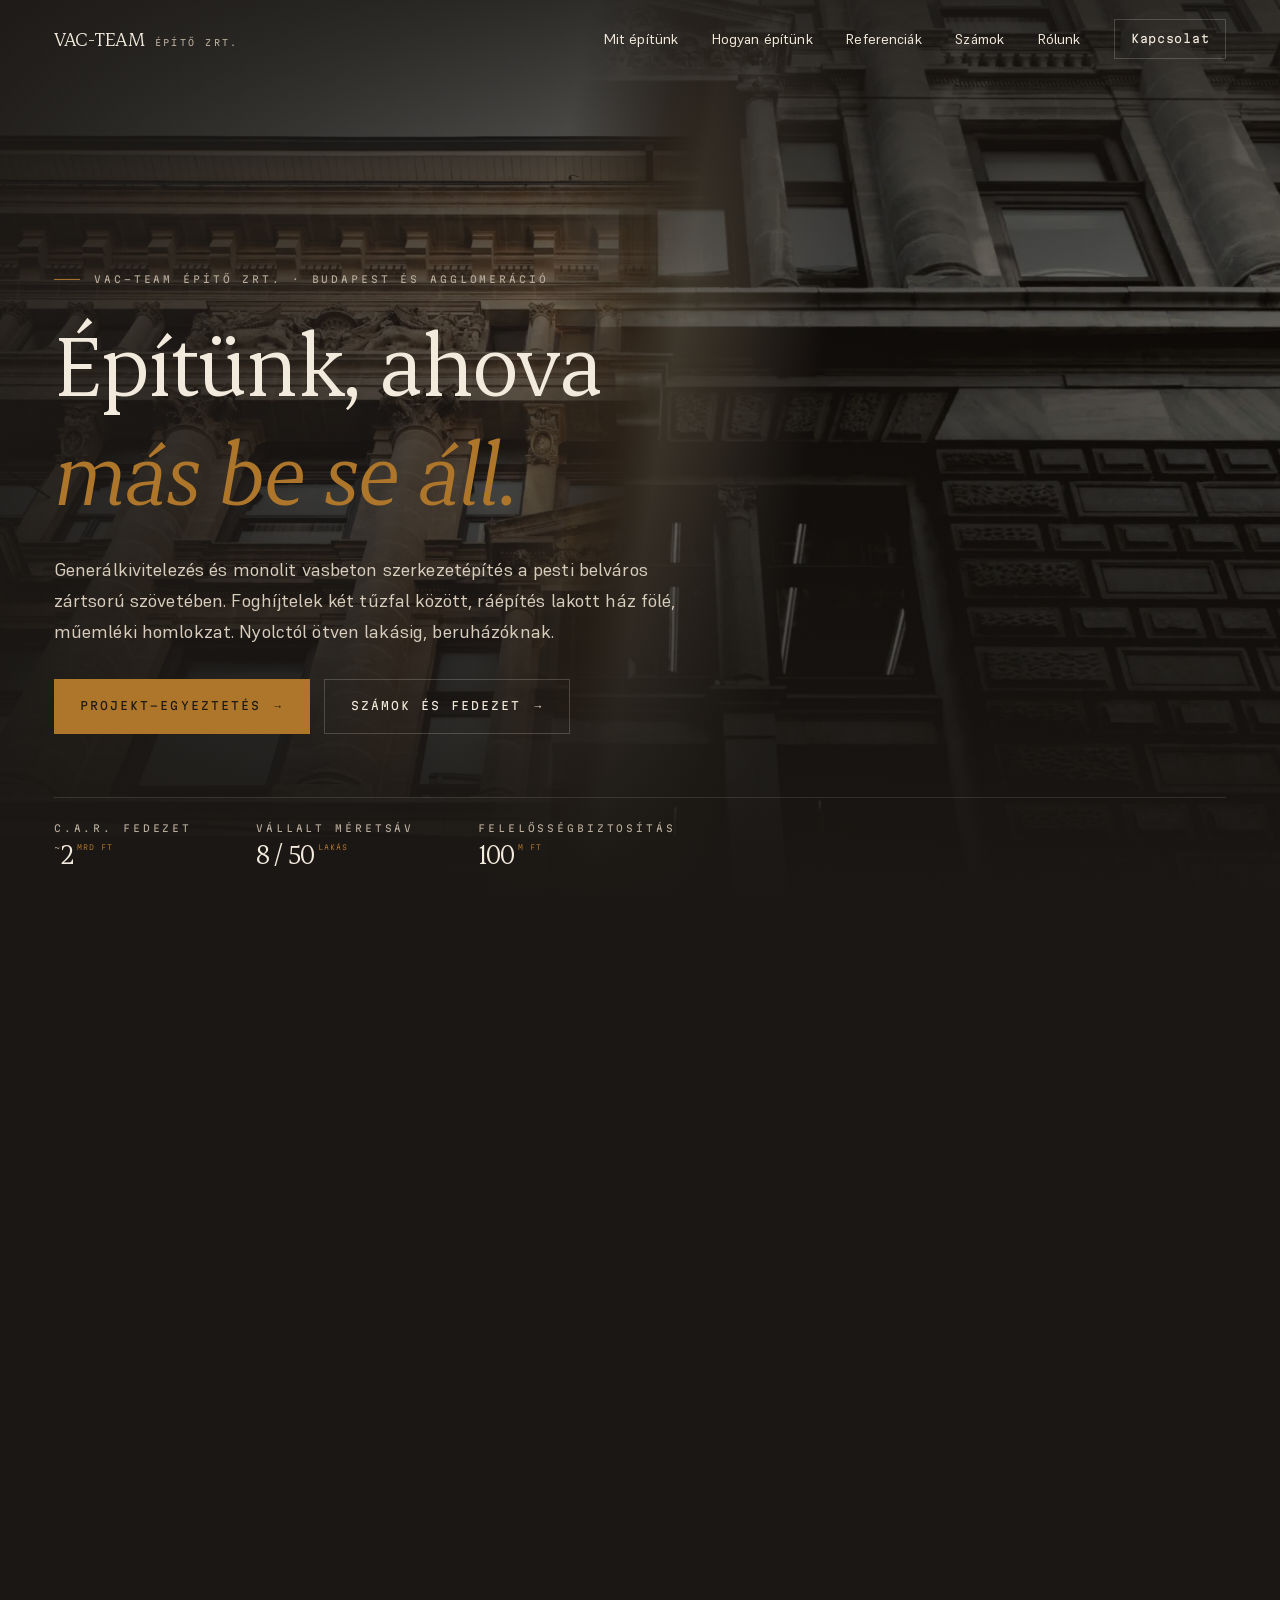
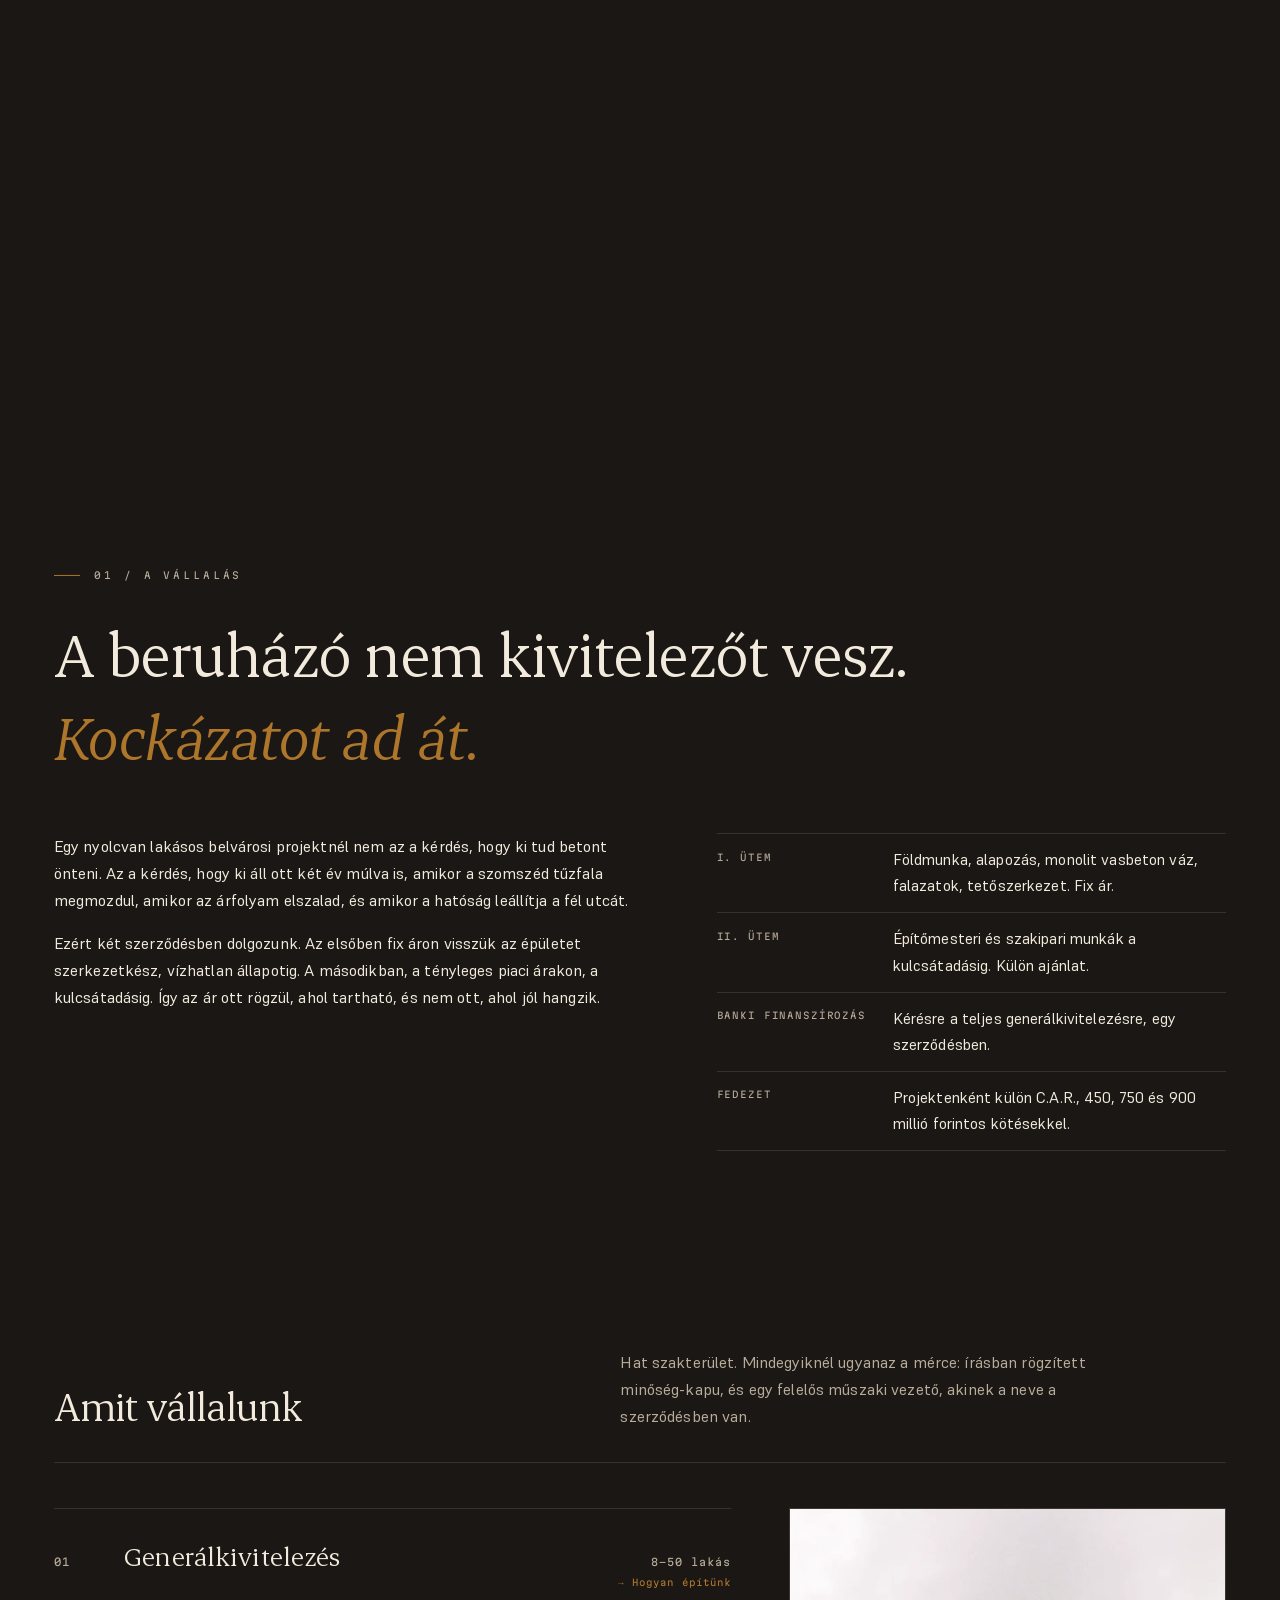
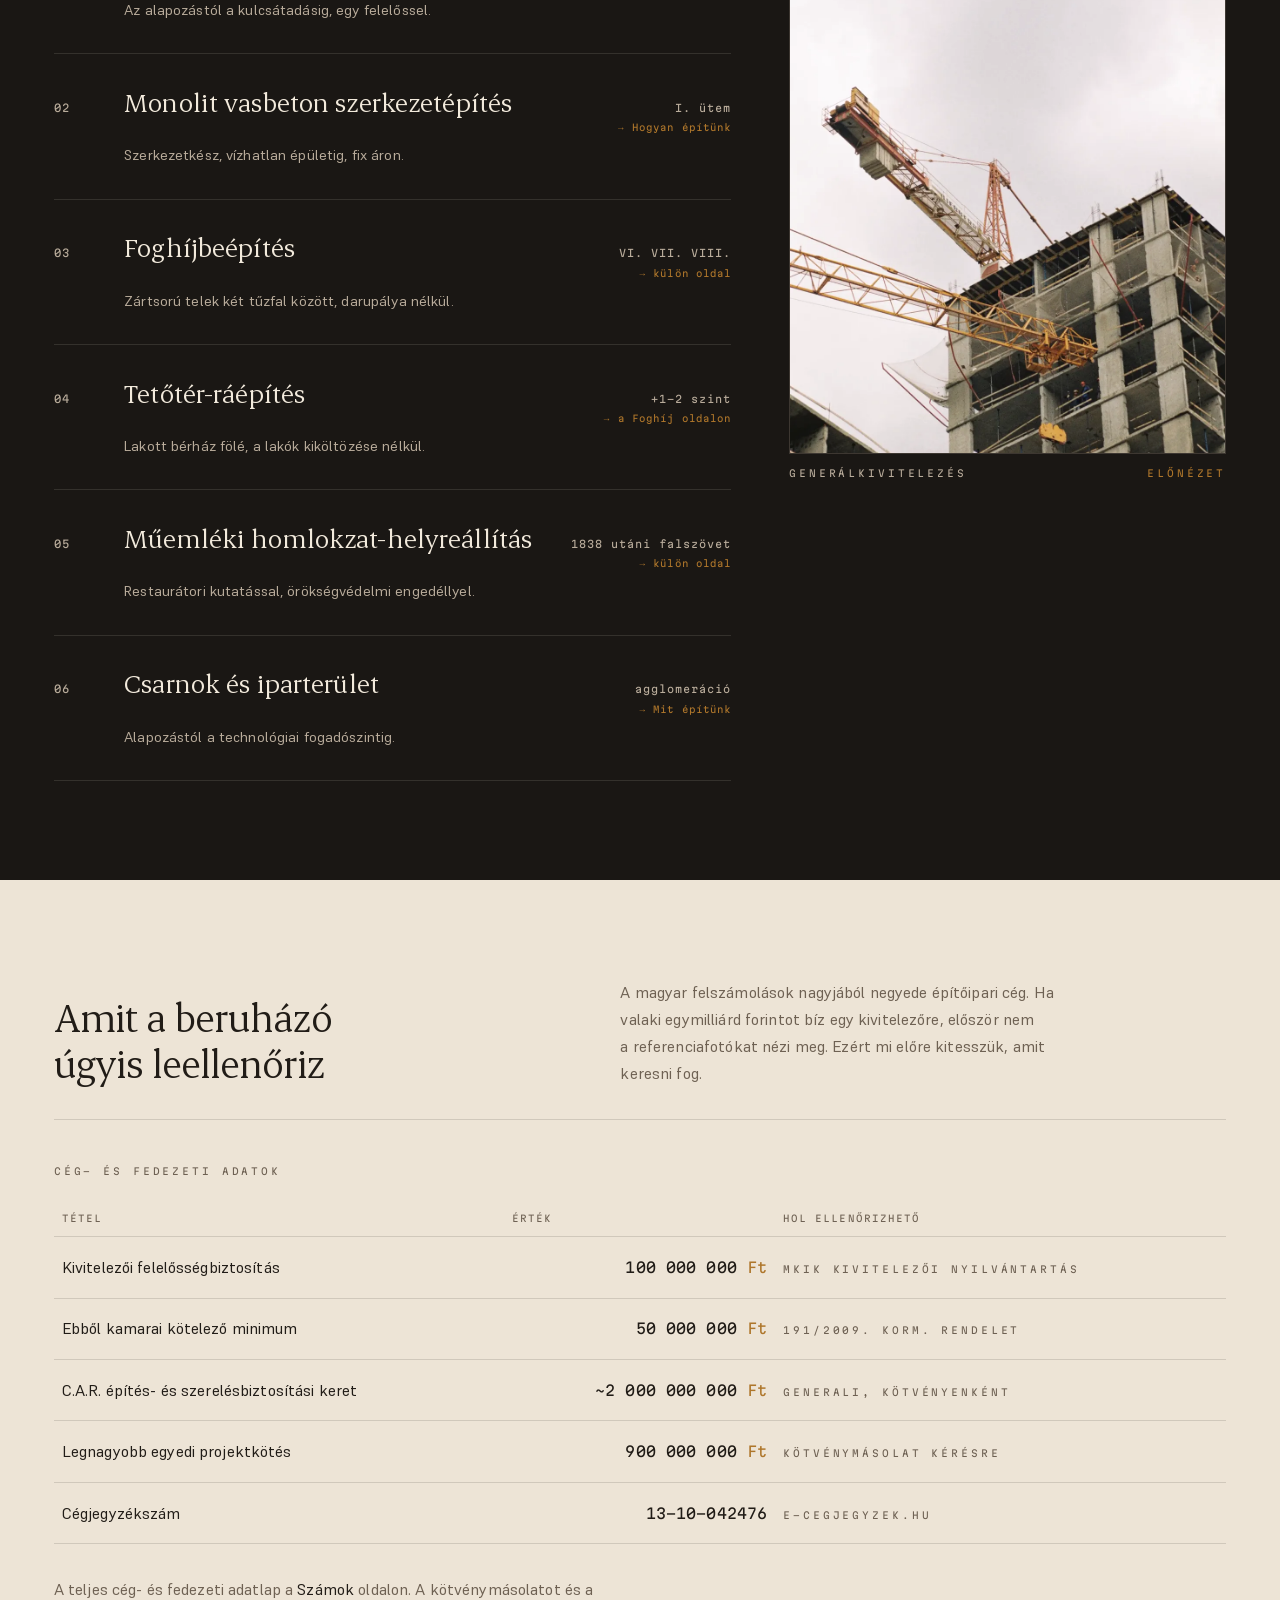
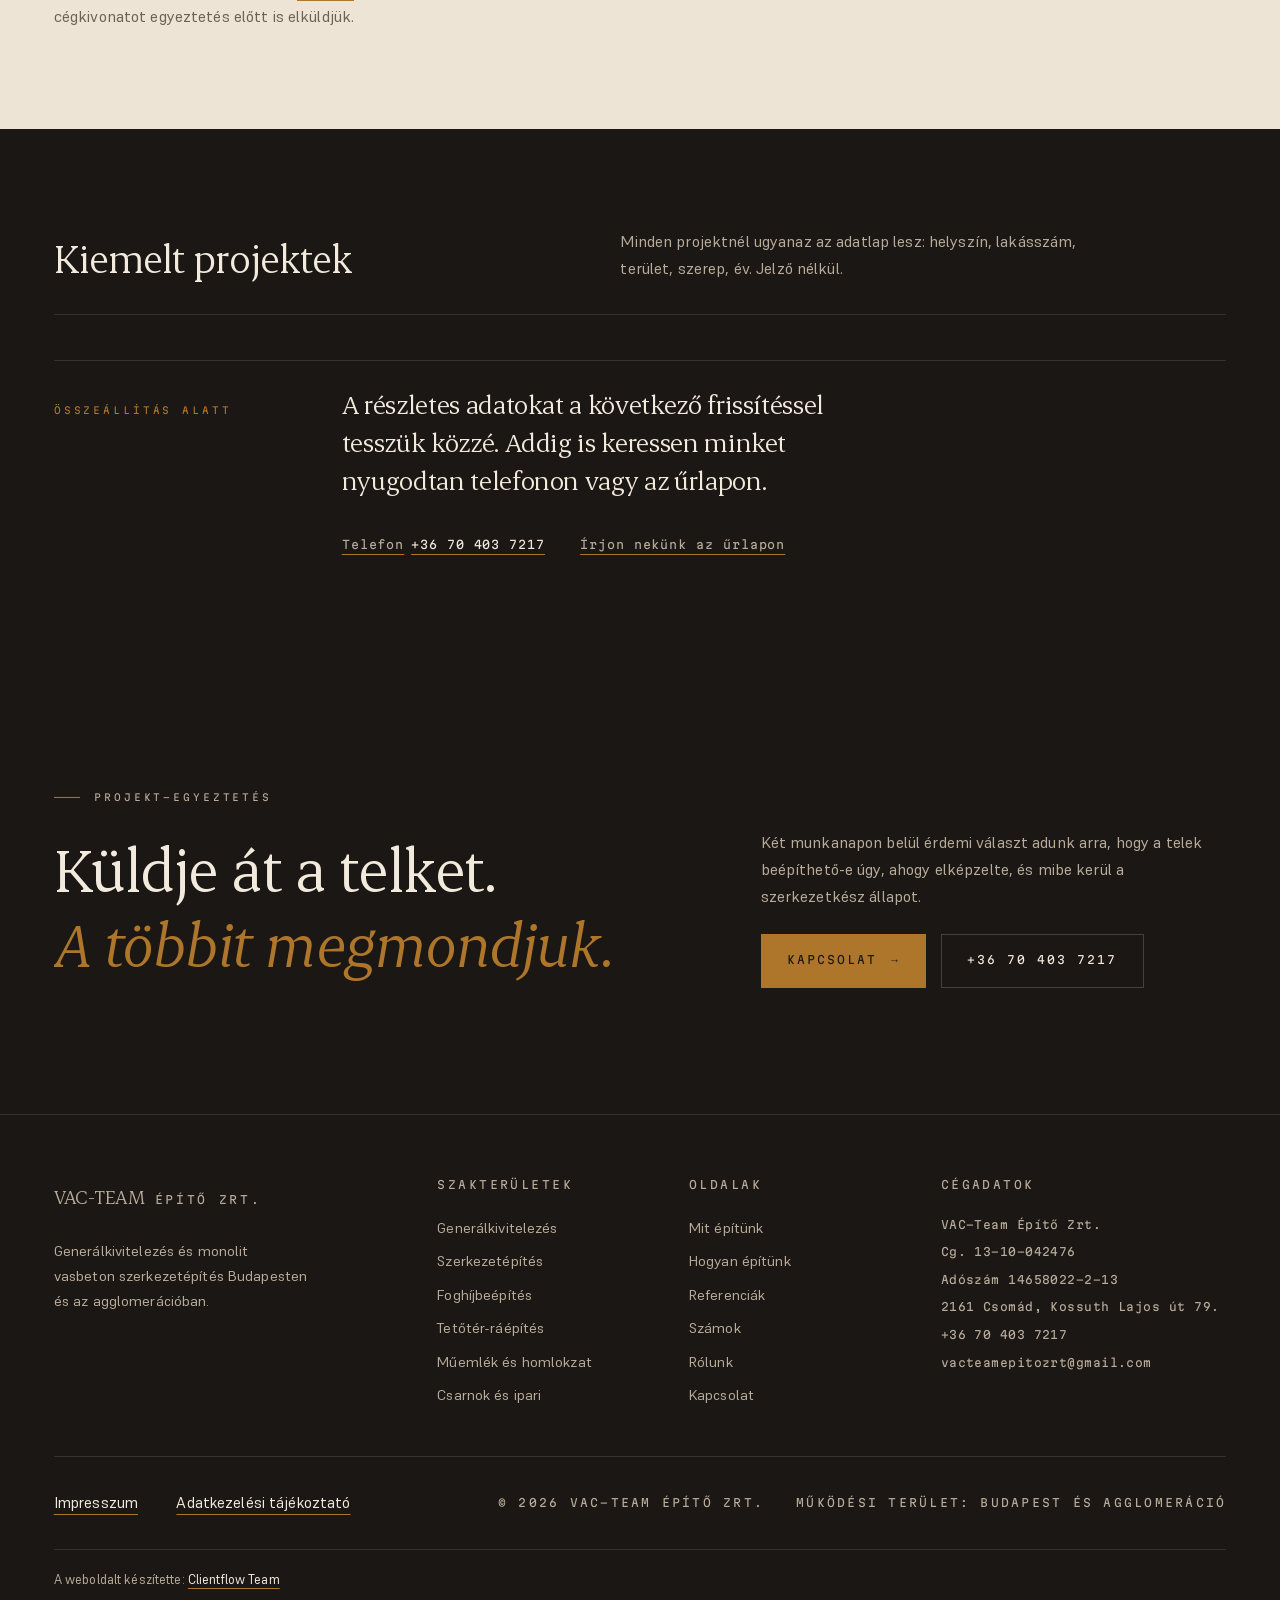
==== index.html @ aec678ba "Impresszum a tájékoztató nyelvén sötét alapon, készítő: Clientflow Team, lábléc készítői sor, CSS/JS" ====
<!DOCTYPE html>
<html lang="hu">
<head>
<meta charset="UTF-8">
<meta name="viewport" content="width=device-width, initial-scale=1.0">
<script>document.documentElement.className += ' js';</script>
<title>Generálkivitelezés és szerkezetépítés Budapesten · VAC-Team</title>
<meta name="description" content="Generálkivitelezés és monolit vasbeton szerkezetépítés a pesti belvárosban: foghíjbeépítés, ráépítés, műemléki homlokzat, 8-50 lakásig.">
<link rel="canonical" href="https://vacteam.hu/">
<link rel="alternate" hreflang="hu" href="https://vacteam.hu/">
<link rel="alternate" hreflang="x-default" href="https://vacteam.hu/">
<meta name="geo.region" content="HU-PE">
<meta name="geo.placename" content="Csomád">
<meta property="og:type" content="website">
<meta property="og:site_name" content="VAC-Team Építő Zrt.">
<meta property="og:locale" content="hu_HU">
<meta property="og:title" content="Generálkivitelezés és szerkezetépítés Budapesten · VAC-Team Építő Zrt.">
<meta property="og:description" content="Építünk, ahova más be se áll. Foghíjtelek, ráépítés, műemléki homlokzat a pesti belvárosban, beruházóknak.">
<meta property="og:url" content="https://vacteam.hu/">
<meta property="og:image" content="https://vacteam.hu/media/og-kep.jpg">
<meta property="og:image:width" content="1200">
<meta property="og:image:height" content="630">
<meta property="og:image:alt" content="VAC-Team Építő Zrt., generálkivitelezés és szerkezetépítés a pesti belvárosban">
<meta name="twitter:card" content="summary_large_image">
<meta name="twitter:title" content="Generálkivitelezés és szerkezetépítés Budapesten · VAC-Team Építő Zrt.">
<meta name="twitter:description" content="Építünk, ahova más be se áll. Foghíjtelek, ráépítés, műemléki homlokzat a pesti belvárosban, beruházóknak.">
<meta name="twitter:image" content="https://vacteam.hu/media/og-kep.jpg">
<meta name="theme-color" content="#1A1714">
<link rel="icon" href="favicon.ico" sizes="32x32">
<link rel="icon" type="image/svg+xml" href="media/favicon.svg">
<link rel="apple-touch-icon" href="media/apple-touch-icon.png">
<link rel="manifest" href="site.webmanifest">
<link rel="stylesheet" href="css/style.css?v=20261014">
<script type="application/ld+json">
{
 "@context": "https://schema.org",
 "@graph": [
  {
   "@type": "GeneralContractor",
   "@id": "https://vacteam.hu/#ceg",
   "name": "VAC-Team Építő Zrt.",
   "legalName": "VAC-Team Építő Zártkörűen Működő Részvénytársaság",
   "url": "https://vacteam.hu/",
   "logo": {
    "@type": "ImageObject",
    "@id": "https://vacteam.hu/#logo",
    "url": "https://vacteam.hu/media/logo-512.png",
    "width": 512,
    "height": 512
   },
   "image": "https://vacteam.hu/media/og-kep.jpg",
   "telephone": "+36 70 403 7217",
   "email": "vacteamepitozrt@gmail.com",
   "vatID": "14658022-2-13",
   "taxID": "14658022-2-13",
   "identifier": {
    "@type": "PropertyValue",
    "propertyID": "Cégjegyzékszám",
    "value": "13-10-042476"
   },
   "foundingDate": "2009",
   "address": {
    "@type": "PostalAddress",
    "streetAddress": "Kossuth Lajos út 79.",
    "addressLocality": "Csomád",
    "postalCode": "2161",
    "addressRegion": "Pest vármegye",
    "addressCountry": "HU"
   },
   "areaServed": [
    {
     "@type": "City",
     "name": "Budapest"
    },
    {
     "@type": "AdministrativeArea",
     "name": "Budapesti agglomeráció"
    }
   ],
   "employee": {
    "@type": "Person",
    "name": "Antal-Köz Csaba",
    "jobTitle": "vezérigazgató"
   },
   "knowsAbout": [
    "generálkivitelezés",
    "monolit vasbeton szerkezetépítés",
    "foghíjbeépítés",
    "tetőtér-ráépítés",
    "műemléki homlokzat-helyreállítás",
    "csarnoképítés"
   ],
   "hasOfferCatalog": {
    "@type": "OfferCatalog",
    "name": "Kivitelezési szakterületek",
    "itemListElement": [
     {
      "@type": "Offer",
      "itemOffered": {
       "@type": "Service",
       "name": "Generálkivitelezés"
      }
     },
     {
      "@type": "Offer",
      "itemOffered": {
       "@type": "Service",
       "name": "Monolit vasbeton szerkezetépítés"
      }
     },
     {
      "@type": "Offer",
      "itemOffered": {
       "@type": "Service",
       "name": "Foghíjbeépítés"
      }
     },
     {
      "@type": "Offer",
      "itemOffered": {
       "@type": "Service",
       "name": "Tetőtér-ráépítés"
      }
     },
     {
      "@type": "Offer",
      "itemOffered": {
       "@type": "Service",
       "name": "Műemléki homlokzat-helyreállítás"
      }
     },
     {
      "@type": "Offer",
      "itemOffered": {
       "@type": "Service",
       "name": "Csarnok és iparterület"
      }
     }
    ]
   }
  },
  {
   "@type": "WebSite",
   "@id": "https://vacteam.hu/#web",
   "url": "https://vacteam.hu/",
   "name": "VAC-Team Építő Zrt.",
   "alternateName": "VAC-Team",
   "inLanguage": "hu",
   "publisher": {
    "@type": "GeneralContractor",
    "@id": "https://vacteam.hu/#ceg",
    "name": "VAC-Team Építő Zrt."
   }
  },
  {
   "@type": "WebPage",
   "@id": "https://vacteam.hu/#oldal",
   "url": "https://vacteam.hu/",
   "name": "Generálkivitelezés és szerkezetépítés Budapesten · VAC-Team",
   "description": "Generálkivitelezés és monolit vasbeton szerkezetépítés a pesti belvárosban: foghíjbeépítés, ráépítés, műemléki homlokzat, 8-50 lakásig.",
   "inLanguage": "hu",
   "isPartOf": {
    "@id": "https://vacteam.hu/#web"
   },
   "about": {
    "@type": "GeneralContractor",
    "@id": "https://vacteam.hu/#ceg",
    "name": "VAC-Team Építő Zrt."
   },
   "dateModified": "2026-10-13"
  }
 ]
}
</script>
</head>
<body class="p-index">

<!-- CHROME:NAV:start -->
<nav class="nav">
  <div class="nav__in">
    <a href="./" class="brand"><b>VAC-TEAM</b><span>Építő Zrt.</span></a>
    <div class="nav__links">
      <a href="mit-epitunk" class="nav__a">Mit építünk</a>
      <a href="hogyan-epitunk" class="nav__a">Hogyan építünk</a>
      <a href="referenciak" class="nav__a">Referenciák</a>
      <a href="szamok" class="nav__a">Számok</a>
      <a href="rolunk" class="nav__a">Rólunk</a>
      <a href="kapcsolat" class="nav__tel">Kapcsolat<b> &middot; +36 70 403 7217</b></a>
    </div>
    <button class="burger" type="button" aria-expanded="false" aria-label="Menü"><i></i><i></i></button>
  </div>
</nav>
<div class="mob">
  <p class="lab">Oldalak</p>
  <a href="./">Főoldal</a>
  <a href="mit-epitunk">Mit építünk</a>
  <a href="foghij" class="mob__sub">Foghíjbeépítés</a>
  <a href="muemlek" class="mob__sub">Műemlék és homlokzat</a>
  <a href="hogyan-epitunk">Hogyan építünk</a>
  <a href="referenciak">Referenciák</a>
  <a href="szamok">Számok</a>
  <a href="rolunk">Rólunk</a>
  <a href="kapcsolat">Kapcsolat</a>
  <p class="lab">Elérhetőség</p>
  <a href="tel:+36704037217">+36 70 403 7217</a>
</div>
<!-- CHROME:NAV:end -->

<!-- ======================= HERO: SÚROLÓFÉNY (pinnelt pálya) ======================= -->
<div class="herotrack" data-rake-track>
<header class="hero">
  <div class="hero__bg">
    <div class="rake" data-rake data-rake-start="0.06">
      <div class="rake__layer">
        <img width="1600" height="2400" src="media/projektek/ba-homlokzat-elotte.webp" srcset="media/projektek/ba-homlokzat-elotte-m.webp 800w, media/projektek/ba-homlokzat-elotte.webp 1600w" sizes="100vw" alt="Eklektikus pesti homlokzat a helyreállítás előtti, megfakult állapotában" fetchpriority="high">
      </div>
      <div class="rake__after">
        <img fetchpriority="high" width="1600" height="2400" src="media/projektek/ba-homlokzat-utana.webp" srcset="media/projektek/ba-homlokzat-utana-m.webp 800w, media/projektek/ba-homlokzat-utana.webp 1600w" sizes="100vw" alt="Ugyanaz a homlokzat a helyreállítás után, esti aranyfényben">
      </div>
      <div class="rake__beam" aria-hidden="true"></div>
    </div>
  </div>
  <div class="hero__veil" aria-hidden="true"></div>

  <div class="wrap hero__in">
    <p class="lab lab-rule" data-in>VAC-Team Építő Zrt. · Budapest és agglomeráció</p>
    <h1 class="hero__t mask">
      <span class="ln"><span>Építünk, ahova</span></span>
      <span class="ln"><span><em>más be se áll.</em></span></span>
    </h1>
    <p class="hero__sub" data-in data-d="1">Generálkivitelezés és monolit vasbeton szerkezetépítés a pesti belváros
      zártsorú szövetében. Foghíjtelek két tűzfal között, ráépítés lakott ház fölé, műemléki homlokzat.
      Nyolctól ötven lakásig, beruházóknak.</p>
    <div class="hero__cta" data-in data-d="2">
      <a class="btn btn--solid" href="kapcsolat">Projekt-egyeztetés <i>&rarr;</i></a>
      <a class="btn" href="szamok">Számok és fedezet <i>&rarr;</i></a>
    </div>

    <div class="hero__foot">
      <div class="hero__stat">
        <span class="lab">C.A.R. fedezet</span>
        <span class="fig"><span class="fig__pre">~</span>2<span class="fig__unit">Mrd Ft</span></span>
      </div>
      <div class="hero__stat">
        <span class="lab">Vállalt méretsáv</span>
        <span class="fig">8&thinsp;/&thinsp;50<span class="fig__unit">lakás</span></span>
      </div>
      <div class="hero__stat">
        <span class="lab">Felelősségbiztosítás</span>
        <span class="fig">100<span class="fig__unit">M Ft</span></span>
      </div>
    </div>
  </div>
</header>
</div>

<!-- ======================= 01 · MANIFESZTUM ======================= -->
<section class="sect wrap s-manifest">
  <p class="lab lab-rule" data-in>01 / A vállalás</p>
  <blockquote class="quote mask">
    <span class="ln"><span>A beruházó nem kivitelezőt vesz.</span></span>
    <span class="ln"><span><em>Kockázatot ad át.</em></span></span>
  </blockquote>
  <div class="s-manifest__cols">
    <div data-in data-d="1">
      <p>Egy nyolcvan lakásos belvárosi projektnél nem az a kérdés, hogy ki tud betont önteni. Az a kérdés,
        hogy ki áll ott két év múlva is, amikor a szomszéd tűzfala megmozdul, amikor az árfolyam elszalad,
        és amikor a hatóság leállítja a fél utcát.</p>
      <p>Ezért két szerződésben dolgozunk. Az elsőben fix áron visszük az épületet szerkezetkész,
        vízhatlan állapotig. A másodikban, a tényleges piaci árakon, a kulcsátadásig. Így az ár ott
        rögzül, ahol tartható, és nem ott, ahol jól hangzik.</p>
    </div>
    <dl class="spec" data-in data-d="2">
      <div><dt>I. ütem</dt><dd>Földmunka, alapozás, monolit vasbeton váz, falazatok, tetőszerkezet. Fix ár.</dd></div>
      <div><dt>II. ütem</dt><dd>Építőmesteri és szakipari munkák a kulcsátadásig. Külön ajánlat.</dd></div>
      <div><dt>Banki finanszírozás</dt><dd>Kérésre a teljes generálkivitelezésre, egy szerződésben.</dd></div>
      <div><dt>Fedezet</dt><dd>Projektenként külön C.A.R., 450, 750 és 900 millió forintos kötésekkel.</dd></div>
    </dl>
  </div>
</section>

<!-- ======================= 02 · AMIT VÁLLALUNK (index + peek) ======================= -->
<section class="sect wrap">
  <div class="shd">
    <h2 class="shd__t" data-in>Amit vállalunk</h2>
    <p class="shd__x" data-in data-d="1">Hat szakterület. Mindegyiknél ugyanaz a mérce: írásban rögzített
      minőség-kapu, és egy felelős műszaki vezető, akinek a neve a szerződésben van.</p>
    <div class="shd__rule"></div>
  </div>

  <div class="idxwrap">
  <div class="idx" data-in>
    <a class="idx__row" href="hogyan-epitunk#general" data-peek="media/szolgaltatasok/vasbeton-vaz.webp">
      <span class="idx__n">01</span>
      <span class="idx__t">Generálkivitelezés</span>
      <span class="idx__x">Az alapozástól a kulcsátadásig, egy felelőssel.</span>
      <span class="idx__m">8-50 lakás<br><span class="idx__go">&rarr; Hogyan építünk</span></span>
    </a>
    <a class="idx__row" href="hogyan-epitunk#szerkezet" data-peek="media/szolgaltatasok/zsalu.webp">
      <span class="idx__n">02</span>
      <span class="idx__t">Monolit vasbeton szerkezetépítés</span>
      <span class="idx__x">Szerkezetkész, vízhatlan épületig, fix áron.</span>
      <span class="idx__m">I. ütem<br><span class="idx__go">&rarr; Hogyan építünk</span></span>
    </a>
    <a class="idx__row" href="foghij" data-peek="media/szolgaltatasok/foghij-tuzfal.webp">
      <span class="idx__n">03</span>
      <span class="idx__t">Foghíjbeépítés</span>
      <span class="idx__x">Zártsorú telek két tűzfal között, darupálya nélkül.</span>
      <span class="idx__m">VI. VII. VIII.<br><span class="idx__go">&rarr; külön oldal</span></span>
    </a>
    <a class="idx__row" href="foghij#tetoter" data-peek="media/projektek/p2.webp">
      <span class="idx__n">04</span>
      <span class="idx__t">Tetőtér-ráépítés</span>
      <span class="idx__x">Lakott bérház fölé, a lakók kiköltözése nélkül.</span>
      <span class="idx__m">+1-2 szint<br><span class="idx__go">&rarr; a Foghíj oldalon</span></span>
    </a>
    <a class="idx__row" href="muemlek" data-peek="media/szolgaltatasok/homlokzat-klasszikus.webp">
      <span class="idx__n">05</span>
      <span class="idx__t">Műemléki homlokzat-helyreállítás</span>
      <span class="idx__x">Restaurátori kutatással, örökségvédelmi engedéllyel.</span>
      <span class="idx__m">1838 utáni falszövet<br><span class="idx__go">&rarr; külön oldal</span></span>
    </a>
    <a class="idx__row" href="mit-epitunk#csarnok" data-peek="media/szolgaltatasok/csarnok.webp">
      <span class="idx__n">06</span>
      <span class="idx__t">Csarnok és iparterület</span>
      <span class="idx__x">Alapozástól a technológiai fogadószintig.</span>
      <span class="idx__m">agglomeráció<br><span class="idx__go">&rarr; Mit építünk</span></span>
    </a>
  </div>
  <aside class="idxview" aria-hidden="true">
    <div class="idxview__frame">
      <img width="1600" height="2352" src="media/szolgaltatasok/vasbeton-vaz.webp" srcset="media/szolgaltatasok/vasbeton-vaz-t.webp 1000w, media/szolgaltatasok/vasbeton-vaz.webp 1600w" sizes="(max-width:860px) 92vw, 46vw" alt="" class="on" loading="lazy">
      <img width="1600" height="1068" src="media/szolgaltatasok/zsalu.webp" srcset="media/szolgaltatasok/zsalu-t.webp 1000w, media/szolgaltatasok/zsalu.webp 1600w" sizes="(max-width:860px) 92vw, 46vw" alt="" loading="lazy">
      <img width="1600" height="1200" src="media/szolgaltatasok/foghij-tuzfal.webp" srcset="media/szolgaltatasok/foghij-tuzfal-t.webp 1000w, media/szolgaltatasok/foghij-tuzfal.webp 1600w" sizes="(max-width:860px) 92vw, 46vw" alt="" loading="lazy">
      <img width="1600" height="1064" src="media/projektek/p2.webp" srcset="media/projektek/p2-t.webp 1000w, media/projektek/p2.webp 1600w" sizes="(max-width:860px) 92vw, 46vw" alt="" loading="lazy">
      <img width="1600" height="2400" src="media/szolgaltatasok/homlokzat-klasszikus.webp" srcset="media/szolgaltatasok/homlokzat-klasszikus-t.webp 1000w, media/szolgaltatasok/homlokzat-klasszikus.webp 1600w" sizes="(max-width:860px) 92vw, 46vw" alt="" loading="lazy">
      <img width="1600" height="2844" src="media/szolgaltatasok/csarnok.webp" srcset="media/szolgaltatasok/csarnok-t.webp 1000w, media/szolgaltatasok/csarnok.webp 1600w" sizes="(max-width:860px) 92vw, 46vw" alt="" loading="lazy">
    </div>
    <p class="lab idxview__cap"><span data-cap>Generálkivitelezés</span><span class="lab--ok">Előnézet</span></p>
  </aside>
  </div>
</section>

<!-- ======================= 03 · A SZÁMOK (világos világ) ======================= -->
<section class="sect light s-num">
  <div class="wrap">
    <div class="shd">
      <h2 class="shd__t" data-in>Amit a beruházó úgyis leellenőriz</h2>
      <p class="shd__x" data-in data-d="1">A magyar felszámolások nagyjából negyede építőipari cég. Ha valaki
        egymilliárd forintot bíz egy kivitelezőre, először nem a referenciafotókat nézi meg. Ezért mi
        előre kitesszük, amit keresni fog.</p>
      <div class="shd__rule"></div>
    </div>

    <table class="dat" data-in>
      <caption class="lab">Cég- és fedezeti adatok</caption>
      <thead>
        <tr><th scope="col">Tétel</th><th scope="col">Érték</th><th scope="col">Hol ellenőrizhető</th></tr>
      </thead>
      <tbody>
        <tr><th scope="row">Kivitelezői felelősségbiztosítás</th>
          <td class="num">100 000 000 <b>Ft</b></td><td class="lab">MKIK kivitelezői nyilvántartás</td></tr>
        <tr><th scope="row">Ebből kamarai kötelező minimum</th>
          <td class="num">50 000 000 <b>Ft</b></td><td class="lab">191/2009. Korm. rendelet</td></tr>
        <tr><th scope="row">C.A.R. építés- és szerelésbiztosítási keret</th>
          <td class="num">~2 000 000 000 <b>Ft</b></td><td class="lab">Generali, kötvényenként</td></tr>
        <tr><th scope="row">Legnagyobb egyedi projektkötés</th>
          <td class="num">900 000 000 <b>Ft</b></td><td class="lab">kötvénymásolat kérésre</td></tr>
        <tr><th scope="row">Cégjegyzékszám</th>
          <td class="num">13-10-042476</td><td class="lab">e-cegjegyzek.hu</td></tr>
      </tbody>
    </table>

    <p class="s-num__foot" data-in data-d="1">A teljes cég- és fedezeti adatlap a <a href="szamok">Számok</a>
      oldalon. A kötvénymásolatot és a cégkivonatot egyeztetés előtt is elküldjük.</p>
  </div>
</section>

<!-- ======================= 04 · KIEMELT PROJEKTEK ======================= -->
<section class="sect wrap s-proj">
  <div class="shd">
    <h2 class="shd__t" data-in>Kiemelt projektek</h2>
    <p class="shd__x" data-in data-d="1">Minden projektnél ugyanaz az adatlap lesz: helyszín, lakásszám,
      terület, szerep, év. Jelző nélkül.</p>
    <div class="shd__rule"></div>
  </div>

  <div class="soon" data-in>
    <p class="lab lab--ok">Összeállítás alatt</p>
    <div>
      <p class="soon__t">A részletes adatokat a következő frissítéssel tesszük közzé. Addig is keressen minket nyugodtan telefonon vagy az űrlapon.</p>
      <p class="soon__ways"><a href="tel:+36704037217">Telefon<b>+36 70 403 7217</b></a><a href="kapcsolat#k-form">Írjon nekünk az űrlapon</a></p>
    </div>
  </div>
</section>

<!-- ======================= 05 · ZÁRÁS ======================= -->
<section class="sect wrap s-cta">
  <p class="lab lab-rule" data-in>Projekt-egyeztetés</p>
  <div class="s-cta__row">
  <h2 class="s-cta__t mask">
    <span class="ln"><span>Küldje át a telket.</span></span>
    <span class="ln"><span><em>A többit megmondjuk.</em></span></span>
  </h2>
  <div>
  <p class="s-cta__x" data-in data-d="1">Két munkanapon belül érdemi választ adunk arra, hogy a telek
    beépíthető-e úgy, ahogy elképzelte, és mibe kerül a szerkezetkész állapot.</p>
  <div class="hero__cta" data-in data-d="2">
    <a class="btn btn--solid" href="kapcsolat">Kapcsolat <i>&rarr;</i></a>
    <a class="btn" href="tel:+36704037217">+36 70 403 7217</a>
  </div>
  </div>
  </div>
</section>

<!-- CHROME:FOOTER:start -->
<footer class="foot">
  <div class="wrap">
    <div class="foot__grid">
      <div class="foot__col">
        <a href="./" class="brand"><b>VAC-TEAM</b><span>Építő Zrt.</span></a>
        <p class="muted foot__about">Generálkivitelezés és monolit vasbeton
          szerkezetépítés Budapesten és az agglomerációban.</p>
      </div>
      <div class="foot__col">
        <h4>Szakterületek</h4>
        <a href="hogyan-epitunk#general">Generálkivitelezés</a>
        <a href="hogyan-epitunk#szerkezet">Szerkezetépítés</a>
        <a href="foghij">Foghíjbeépítés</a>
        <a href="foghij#tetoter">Tetőtér-ráépítés</a>
        <a href="muemlek">Műemlék és homlokzat</a>
        <a href="mit-epitunk#csarnok">Csarnok és ipari</a>
      </div>
      <div class="foot__col">
        <h4>Oldalak</h4>
        <a href="mit-epitunk">Mit építünk</a>
        <a href="hogyan-epitunk">Hogyan építünk</a>
        <a href="referenciak">Referenciák</a>
        <a href="szamok">Számok</a>
        <a href="rolunk">Rólunk</a>
        <a href="kapcsolat">Kapcsolat</a>
      </div>
      <div class="foot__col">
        <h4>Cégadatok</h4>
        <span class="foot__mono">VAC-Team Építő Zrt.</span>
        <span class="foot__mono">Cg. 13-10-042476</span>
        <span class="foot__mono">Adószám 14658022-2-13</span>
        <span class="foot__mono">2161 Csomád, Kossuth Lajos út 79.</span>
        <a class="foot__mono" href="tel:+36704037217">+36 70 403 7217</a>
        <a class="foot__mono" href="mailto:vacteamepitozrt@gmail.com">vacteamepitozrt@gmail.com</a>
      </div>
    </div>
    <div class="foot__bar">
      <nav class="foot__legals" aria-label="Jogi tájékoztatók">
        <a class="foot__legal" href="impresszum">Impresszum</a>
        <a class="foot__legal" href="adatvedelem">Adatkezelési tájékoztató</a>
      </nav>
      <p class="foot__copy">
        <span class="lab">© 2026 VAC-Team Építő Zrt.</span>
        <span class="lab">Működési terület: Budapest és agglomeráció</span>
      </p>
      <p class="foot__made">A weboldalt készítette: <a href="https://clientflow.team" rel="noopener" target="_blank">Clientflow Team</a></p>
    </div>
  </div>
</footer>
<!-- CHROME:FOOTER:end -->

<script src="js/vendor/gsap.min.js" defer></script>
<script src="js/vendor/ScrollTrigger.min.js" defer></script>
<script src="js/vendor/lenis.min.js" defer></script>
<script src="js/app.js?v=20261014" defer></script>
</body>
</html>
---- css/style.css ----
/* ==========================================================================
   VAC-TEAM ÉPÍTŐ ZRT. — „ARANYÓRA" (koncepció 2)
   --------------------------------------------------------------------------
   Az alapszín NEM tervezői ötlet, hanem mérés: a cég saját fotóinak árnyéka
   #1E1C1A (30° meleg), ezért a ground is meleg majdnem-fekete. Az accent a
   képeken már ott lévő budapesti szecessziós okker, nem munkavédelmi sárga.
   Anyagnevek a token-nevekben (kova, vakolat, okker, terrakotta, patina).
   Alfa-értékek előre kevert tokenek, nem opacity a rétegen.
   ZÉRÓ rajzolt SVG. A vizuál: fotó + tipográfia + fény.
   ========================================================================== */

/* Helyi betűk (2026-10-13). Külső betű-kérés nincs.
   Erode, Supreme: Fontshare, ITF Free Font License 2.0, 01. pont: saját weboldalon
   self-host engedélyezett, a fájl változatlan (subset és konverzió nélkül).
   Martian Mono: SIL Open Font License, Google Fonts, változó súly (300-400), latin + latin-ext. */
@font-face{font-family:'Erode';src:url('../fonts/erode-400.woff2') format('woff2');font-weight:400;font-style:normal;font-display:swap}
@font-face{font-family:'Erode';src:url('../fonts/erode-400i.woff2') format('woff2');font-weight:400;font-style:italic;font-display:swap}
@font-face{font-family:'Erode';src:url('../fonts/erode-500.woff2') format('woff2');font-weight:500;font-style:normal;font-display:swap}
@font-face{font-family:'Erode';src:url('../fonts/erode-700.woff2') format('woff2');font-weight:700;font-style:normal;font-display:swap}
@font-face{font-family:'Supreme';src:url('../fonts/supreme-400.woff2') format('woff2');font-weight:400;font-style:normal;font-display:swap}
@font-face{font-family:'Supreme';src:url('../fonts/supreme-400i.woff2') format('woff2');font-weight:400;font-style:italic;font-display:swap}
@font-face{font-family:'Supreme';src:url('../fonts/supreme-500.woff2') format('woff2');font-weight:500;font-style:normal;font-display:swap}
@font-face{font-family:'Martian Mono';src:url('../fonts/martian-mono-latin-ext.woff2') format('woff2');font-weight:300 400;font-style:normal;font-display:swap;unicode-range:U+0100-02BA,U+02BD-02C5,U+02C7-02CC,U+02CE-02D7,U+02DD-02FF,U+0304,U+0308,U+0329,U+1D00-1DBF,U+1E00-1E9F,U+1EF2-1EFF,U+2020,U+20A0-20AB,U+20AD-20C4,U+2113,U+2C60-2C7F,U+A720-A7FF}
@font-face{font-family:'Martian Mono';src:url('../fonts/martian-mono-latin.woff2') format('woff2');font-weight:300 400;font-style:normal;font-display:swap;unicode-range:U+0000-00FF,U+0131,U+0152-0153,U+02BB-02BC,U+02C6,U+02DA,U+02DC,U+0304,U+0308,U+0329,U+2000-206F,U+20AC,U+2122,U+2191,U+2193,U+2212,U+2215,U+FEFF,U+FFFD}

/* ---------- 1. TOKENEK ---------- */
:root{
  /* anyag-alapok */
  --kova:#1A1714;            /* ground: meleg majdnem-fekete, a fotók árnyéka */
  --kova-2:#231E19;          /* emelt felület */
  --kova-3:#2E2721;          /* második emelés */
  --vakolat:#EDE4D6;         /* világos „vakolat" világ */
  --vakolat-2:#E3D8C7;
  --meszko:#D6C9B4;

  /* tinta */
  --ink:#F2EADC;             /* szöveg sötéten */
  --ink-2:#B9AC9B;           /* másodlagos sötéten (meleg, sosem semleges szürke) */
  --ink-dark:#211C17;        /* szöveg világoson */
  --ink-dark-2:#6E6153;

  /* EGY accent + egy vonal-kiegészítő */
  --okker:#AE762B;           /* budapesti szecessziós okker */
  --terrakotta:#BF8764;

  /* előre kevert alfák (nem opacity!) */
  --line:#F2EADC1F;
  --line-2:#F2EADC33;
  --line-dark:#211C1724;
  --line-dark-2:#211C1747;
  --okker-a:#AE762B2E;
  --okker-a2:#AE762B14;
  --scrim:#1A1714D9;

  /* tipó */
  --display:'Erode','Iowan Old Style','Palatino Linotype',Georgia,serif;
  --sans:'Supreme','Helvetica Neue',Helvetica,Arial,sans-serif;
  --mono:'Martian Mono',ui-monospace,'Cascadia Mono',Consolas,monospace;

  /* skála: 1.28 arány, korlátos clamp (max ≈ 2.5× min) */
  --t--2:.7rem;
  --t--1:.8125rem;
  --t-0:1rem;
  --t-1:1.16rem;
  --t-2:clamp(1.35rem,1.1rem + .9vw,1.85rem);
  --t-3:clamp(1.75rem,1.3rem + 1.8vw,2.9rem);
  --t-4:clamp(2.3rem,1.5rem + 3.4vw,4.4rem);
  --t-5:clamp(3rem,1.6rem + 5.6vw,6rem);   /* hero plafon 6rem */

  /* ritmus: minden függőleges érték 8px többszöröse */
  --sp-1:.5rem;  --sp-2:1rem;  --sp-3:1.5rem; --sp-4:2rem;
  --sp-5:3rem;   --sp-6:4rem;  --sp-7:6rem;   --sp-8:9rem;
  --gut:clamp(1.25rem,4.2vw,5rem);
  --maxw:1420px;
  --nav-h:78px;

  /* motion: exponenciális kifutás, nulla pattogás */
  --e-out:cubic-bezier(.16,1,.3,1);
  --e-quart:cubic-bezier(.25,1,.5,1);
  --e-soft:cubic-bezier(.17,.84,.44,1);
}

/* ---------- 2. ALAP ---------- */
*{margin:0;padding:0;box-sizing:border-box}
html{-webkit-font-smoothing:antialiased;text-rendering:optimizeLegibility;
  scroll-behavior:auto;overflow-x:clip}
body{background:var(--kova);color:var(--ink);font-family:var(--sans);
  font-size:var(--t-0);line-height:1.68;letter-spacing:.008em;font-weight:400;
  overflow-x:clip}
/* Lenis hivatalos szabályok */
html.lenis,html.lenis body{height:auto}
.lenis:not(.lenis-autoToggle).lenis-stopped{overflow:clip}
.lenis [data-lenis-prevent]{overscroll-behavior:contain}
.lenis.lenis-smooth iframe{pointer-events:none}

h1,h2,h3,h4{font-family:var(--display);font-weight:400;letter-spacing:-.022em;
  line-height:1.06;text-wrap:balance;color:var(--ink)}
a{color:inherit;text-decoration:none}
img{display:block;max-width:100%;height:auto}
button{font:inherit;color:inherit;background:none;border:0;cursor:pointer}
ul,ol{list-style:none}
p{text-wrap:pretty;max-width:68ch}
::selection{background:var(--okker);color:#1A1714}
:focus-visible{outline:2px solid var(--okker);outline-offset:3px}

.wrap{width:100%;max-width:var(--maxw);margin-inline:auto;padding-inline:var(--gut)}
.sect{padding-block:clamp(4.5rem,11vh,9rem)}
.sr-only{position:absolute;width:1px;height:1px;margin:-1px;padding:0;overflow:hidden;
  clip:rect(0 0 0 0);white-space:nowrap;border:0}

/* világos világ */
.light{background:var(--vakolat);color:var(--ink-dark)}
.light h1,.light h2,.light h3,.light h4{color:var(--ink-dark)}
.light .muted{color:var(--ink-dark-2)}
.muted{color:var(--ink-2)}

/* ---------- 3. MIKRO-TIPOGRÁFIA ---------- */
/* mono címke: kicsi, tágan tördelt, a „mérnöki hitelesség" hordozója */
/* max-width:none kell: a p{max-width:68ch} különben tördeli a mono címkéket */
.lab{font-family:var(--mono);font-size:.6rem;font-weight:400;letter-spacing:.3em;
  text-transform:uppercase;color:var(--ink-2);line-height:1.4;max-width:none;text-wrap:wrap}
.light .lab{color:var(--ink-dark-2)}
.lab--ok{color:var(--okker)}
.lab-rule{display:flex;align-items:baseline;gap:.9rem}
.lab-rule::before{content:'';width:26px;height:1px;background:var(--okker);flex:0 0 auto;
  transform:translateY(-.32em)}

/* szám-tipográfia: saját arc, könnyű súly, külön egység, megtartott jelek */
.fig{font-family:var(--display);font-weight:400;line-height:.9;letter-spacing:-.03em;
  font-variant-numeric:tabular-nums;color:var(--ink)}
.light .fig{color:var(--ink-dark)}
/* a vertical-align em-je a SAJÁT kis fontméretre vonatkozik, ezért nagy szorzó kell */
.fig__pre{font-family:var(--mono);font-size:.3em;font-weight:300;letter-spacing:0;
  vertical-align:1.55em;color:var(--ink-2);margin-right:.18em}
.light .fig__pre{color:var(--ink-dark-2)}
.fig__unit{font-family:var(--mono);font-size:.24em;font-weight:300;letter-spacing:.14em;
  text-transform:uppercase;color:var(--okker);margin-left:.55em;vertical-align:2.05em}

/* ---------- 4. NAV ---------- */
.nav{position:fixed;top:0;left:0;width:100%;z-index:80;
  transition:transform .5s var(--e-out),background-color .4s ease,border-color .4s ease;
  border-bottom:1px solid transparent}
.nav.is-solid{background:#1A1714F2;border-bottom-color:var(--line);
  -webkit-backdrop-filter:saturate(140%) blur(14px);backdrop-filter:saturate(140%) blur(14px)}
@supports not ((backdrop-filter:blur(4px)) or (-webkit-backdrop-filter:blur(4px))){
  .nav.is-solid{background:#1A1714FA}
}
.nav--up{transform:translateY(-102%)}
.nav__in{max-width:var(--maxw);margin-inline:auto;padding-inline:var(--gut);height:var(--nav-h);
  display:flex;align-items:center;justify-content:space-between;gap:var(--sp-4)}
.brand{display:flex;align-items:baseline;gap:.6rem}
.brand b{font-family:var(--display);font-weight:400;font-size:1.32rem;letter-spacing:-.01em}
.brand span{font-family:var(--mono);font-size:.54rem;letter-spacing:.28em;
  text-transform:uppercase;color:var(--ink-2)}
.nav__links{display:flex;align-items:center;gap:2.1rem}
.nav__a{font-size:.9rem;position:relative;padding-block:.3rem;color:var(--ink);
  transition:color .3s ease}
.nav__a::after{content:'';position:absolute;left:0;bottom:0;width:100%;height:1px;
  background:var(--okker);transform:scaleX(0);transform-origin:left;
  transition:transform .55s var(--e-soft) .1s}
.nav__a:hover{color:var(--okker)}
.nav__a:hover::after,.nav__a[aria-current="page"]::after{transform:scaleX(1)}
/* mélyoldalon a szülő-szekció halvány jelölést kap: látszik, hol jár a látogató */
.nav__a--sect::after{transform:scaleX(1);opacity:.4}
.nav__tel{font-family:var(--mono);font-size:.72rem;letter-spacing:.06em;
  padding:.6rem 1rem;border:1px solid var(--line-2);transition:border-color .35s,color .35s;
  white-space:nowrap}
.nav__tel b{font-weight:400;color:var(--ink-2);transition:color .35s}
.nav__tel:hover{border-color:var(--okker);color:var(--okker)}
.nav__tel:hover b{color:var(--okker)}
@media(max-width:1280px){.nav__tel b{display:none}}
.burger{display:none;width:46px;height:46px;position:relative;margin-right:-8px}
.burger i{position:absolute;left:11px;right:11px;height:1px;background:var(--ink);
  transition:transform .45s var(--e-out),opacity .3s}
.burger i:nth-child(1){top:19px}
.burger i:nth-child(2){top:26px}
.burger[aria-expanded="true"] i:nth-child(1){transform:translateY(3.5px) rotate(45deg)}
.burger[aria-expanded="true"] i:nth-child(2){transform:translateY(-3.5px) rotate(-45deg)}
.mob{position:fixed;inset:0;z-index:79;background:var(--kova);
  padding:calc(var(--nav-h) + 5vh) var(--gut) 5vh;overflow-y:auto;
  opacity:0;visibility:hidden;transition:opacity .45s ease,visibility .45s}
.mob.open{opacity:1;visibility:visible}
.mob a{display:block;font-family:var(--display);font-size:clamp(1.7rem,7.5vw,2.6rem);
  padding-block:.62rem;border-bottom:1px solid var(--line)}
/* aloldal a Mit építünk alatt: behúzva, kisebben, hogy a hierarchia látsszon */
.mob a.mob__sub{font-size:clamp(1.15rem,5vw,1.6rem);padding-left:1.6rem;color:var(--ink-2)}
.mob a.mob__sub::before{content:'\2192\00a0';color:var(--okker)}
.mob a[aria-current="page"]{color:var(--okker)}
.mob .lab{margin:2rem 0 .6rem}
@media(max-width:1000px){.nav__links{display:none}.burger{display:block}}

/* ---------- 5. GOMB ---------- */
.btn{display:inline-flex;align-items:center;gap:.85rem;font-family:var(--mono);
  font-size:.7rem;letter-spacing:.18em;text-transform:uppercase;
  padding:1.05rem 1.6rem;border:1px solid var(--line-2);position:relative;overflow:hidden;
  transition:color .4s var(--e-quart),border-color .4s var(--e-quart),transform .16s var(--e-quart);
  isolation:isolate}
.btn::before{content:'';position:absolute;inset:0;background:var(--okker);z-index:-1;
  transform:translateY(101%);transition:transform .55s var(--e-out)}
.btn:hover{color:#1A1714;border-color:var(--okker)}
.btn:hover::before{transform:translateY(0)}
.btn:active{transform:scale(.978)}
.btn i{font-style:normal;transition:transform .45s var(--e-out)}
.btn:hover i{transform:translateX(4px)}
.btn--solid{background:var(--okker);color:#1A1714;border-color:var(--okker)}
.btn--solid::before{background:var(--ink)}
.light .btn{border-color:var(--line-dark-2);color:var(--ink-dark)}
.light .btn:hover{color:#1A1714}

/* ---------- 6. BELÉPŐ ANIMÁCIÓ (végállapot az alap!) ---------- */
/* Az alapértelmezés a KÉSZ állapot. A rejtett kezdet csak .js alatt él,
   így JS nélkül és reduced-motion alatt semmi nem tűnik el. */
.js [data-in]{opacity:0;transform:translateY(22px)}
.js [data-in].on{opacity:1;transform:none;
  transition:opacity .9s var(--e-quart),transform .9s var(--e-out)}
.js [data-in][data-d="1"].on{transition-delay:.08s}
.js [data-in][data-d="2"].on{transition-delay:.16s}
.js [data-in][data-d="3"].on{transition-delay:.24s}
.js [data-in][data-d="4"].on{transition-delay:.32s}
/* soronkénti maszk-felfedés */
.ln{display:block;overflow:hidden;padding-bottom:.06em}
.ln>span{display:block}
.js .mask .ln>span{transform:translateY(106%)}
.js .mask.on .ln>span{transform:translateY(0);transition:transform 1.05s var(--e-out)}
.js .mask.on .ln:nth-child(2)>span{transition-delay:.09s}
.js .mask.on .ln:nth-child(3)>span{transition-delay:.18s}

/* ---------- 7. A SIGNATURE: SÚROLÓFÉNY ---------- */
/* Két fotó egymáson. A felső (utána) maszkja görgetésre söpör végig, és a
   söprés élén egy meleg fénysáv fut. Rajz nincs, csak fény és két valódi kép. */
.rake{position:relative;width:100%;overflow:clip;background:var(--kova-2);
  --sweep:100%}                          /* alap = KÉSZ állapot (végállapot) */
.rake__layer{position:relative;display:block;width:100%}
.rake__layer img{width:100%;height:100%;object-fit:cover;display:block}
.rake__after{position:absolute;inset:0;
  -webkit-mask-image:linear-gradient(100deg,#000 calc(var(--sweep) - 9%),#0000 var(--sweep));
  mask-image:linear-gradient(100deg,#000 calc(var(--sweep) - 9%),#0000 var(--sweep));
  -webkit-mask-repeat:no-repeat;mask-repeat:no-repeat;
  -webkit-mask-size:100% 100%;mask-size:100% 100%}
@supports not (mask-image:linear-gradient(#000,#0000)){
  .rake__after{-webkit-mask-image:none;mask-image:none}   /* maszk nélkül a KÉSZ kép látszik */
}
.rake__beam{position:absolute;top:-12%;bottom:-12%;left:0;width:26vw;max-width:340px;
  pointer-events:none;transform:translateX(-50%) skewX(-9deg);
  background:linear-gradient(90deg,#AE762B00 0%,#D9A05C40 42%,#F0D8A860 55%,#AE762B00 100%);
  mix-blend-mode:screen;opacity:0;transition:opacity .5s ease}
.rake.is-live .rake__beam{opacity:1}
.rake__cap{position:absolute;left:0;right:0;bottom:0;display:flex;
  justify-content:space-between;gap:1rem;padding:1rem var(--gut);
  background:linear-gradient(180deg,#1A171400,#1A1714CC)}
.rake__cap span{font-family:var(--mono);font-size:.6rem;letter-spacing:.22em;
  text-transform:uppercase;color:var(--ink)}

/* ---------- 8. HERO ---------- */
/* Pinnelt pálya: a hero addig áll, amíg a súrolófény végigsöpör. A pálya csak
   .js alatt magas; JS nélkül és reduced-motion alatt sima, egy képernyős hero. */
.js .herotrack{position:relative;height:230svh}
.js .herotrack .hero{position:sticky;top:0;height:100svh;min-height:0}
@media (max-height:600px){
  .js .herotrack{height:auto}
  .js .herotrack .hero{position:relative;height:auto;min-height:100svh}
}
.hero{position:relative;min-height:100svh;display:flex;flex-direction:column;
  justify-content:flex-end;padding-top:calc(var(--nav-h) + 6vh);padding-bottom:var(--sp-4);
  overflow:clip;isolation:isolate}
.hero__bg{position:absolute;inset:0;z-index:-2}
.hero__bg .rake{height:100%}
.hero__bg .rake__layer,.hero__bg .rake__after,.hero__bg .rake__layer img{height:100%}
.hero__veil{position:absolute;inset:0;z-index:-1;background:
  linear-gradient(180deg,#1A1714CC 0%,#1A171438 34%,#1A171499 72%,#1A1714 100%),
  linear-gradient(95deg,#1A1714E0 0%,#1A171459 46%,#1A171400 96%)}
.hero__in{position:relative;width:100%}
.hero__t{font-size:var(--t-5);line-height:1.08;letter-spacing:-.028em;margin-top:var(--sp-3)}
.hero__t em{font-style:italic;color:var(--okker)}
.hero__sub{margin-top:var(--sp-3);max-width:52ch;font-size:var(--t-1);color:#D8CDBD}
.hero__cta{display:flex;flex-wrap:wrap;gap:.9rem;margin-top:var(--sp-4)}
.hero__foot{position:relative;width:100%;margin-top:clamp(2.5rem,7vh,4.5rem);
  padding-top:var(--sp-3);border-top:1px solid var(--line);
  display:flex;flex-wrap:wrap;gap:var(--sp-4) var(--sp-6);align-items:flex-end}
.hero__stat{display:flex;flex-direction:column;gap:.4rem}
.hero__stat .fig{font-size:1.85rem}
@media(max-width:720px){.hero{min-height:94svh}}
/* álló telefonon a pinnelt hero tömörebb, hogy a teljes tartalom beférjen a 100svh-ba */
@media(max-width:700px){
  .hero{padding-top:calc(var(--nav-h) + 1.5vh);padding-bottom:var(--sp-3)}
  .hero__t{margin-top:var(--sp-2)}
  .hero__sub{margin-top:var(--sp-2);font-size:var(--t-0);line-height:1.6}
  .hero__cta{margin-top:var(--sp-3);gap:.6rem}
  .hero__cta .btn{padding:.9rem 1.2rem}
  .hero__foot{margin-top:var(--sp-3);padding-top:var(--sp-2);gap:var(--sp-2) var(--sp-4)}
  .hero__stat .fig{font-size:1.5rem}
}
/* ha a tartalom így sem fér be (alacsony telefon), a JS .is-tall-t tesz a pályára:
   nincs ragadás, a hero sima, görgethető képernyő, a söprés a hero görgetésén fut */
.js .herotrack.is-tall{height:auto}
.js .herotrack.is-tall .hero{position:relative;height:auto;min-height:100svh}

/* ---------- 9. SZEKCIÓ-FEJ ---------- */
.shd{display:grid;gap:var(--sp-2);margin-bottom:clamp(2.2rem,5vh,3.6rem);
  grid-template-columns:minmax(0,1fr) minmax(0,1.1fr);align-items:end}
.shd__t{font-size:var(--t-3)}
.shd__x{max-width:54ch;color:var(--ink-2)}
.light .shd__x{color:var(--ink-dark-2)}
.shd__rule{grid-column:1/-1;height:1px;background:var(--line);margin-top:var(--sp-2)}
.light .shd__rule{background:var(--line-dark)}
@media(max-width:820px){.shd{grid-template-columns:1fr}}

/* ---------- 10. TIPOGRÁFIAI INDEX + KURZOR-ELŐNÉZET ---------- */
.idx{border-top:1px solid var(--line)}
.light .idx{border-color:var(--line-dark)}
.idx__row{display:grid;grid-template-columns:3.6rem minmax(0,1.25fr) minmax(0,1fr) minmax(0,13rem);
  gap:var(--sp-3);align-items:baseline;padding-block:clamp(1.3rem,3.4vh,2.1rem);
  border-bottom:1px solid var(--line);position:relative;isolation:isolate;
  transition:padding-left .6s var(--e-soft),color .4s ease}
.light .idx__row{border-color:var(--line-dark)}
@media (hover:hover) and (pointer:fine){
  .idx__row:hover{padding-left:1.1rem}
  .idx__row:hover .idx__n{color:var(--okker)}
  .idx__row:hover .idx__t{color:var(--okker)}
}
.idx__n{font-family:var(--mono);font-size:.66rem;letter-spacing:.16em;color:var(--ink-2);
  transition:color .4s ease}
.light .idx__n{color:var(--ink-dark-2)}
.idx__t{font-family:var(--display);font-size:var(--t-2);line-height:1.14;
  transition:color .4s ease}
.idx__x{font-size:.92rem;color:var(--ink-2)}
.light .idx__x{color:var(--ink-dark-2)}
.idx__m{font-family:var(--mono);font-size:.64rem;letter-spacing:.1em;color:var(--ink-2);
  text-align:right;line-height:1.9}
/* cél-címke: megmutatja, hova visz a sor. A "mi hol van" tisztázása */
.idx__go{color:var(--okker);font-size:.58rem;letter-spacing:.12em}
.light .idx__m{color:var(--ink-dark-2)}
@media(max-width:900px){
  .idx__row{grid-template-columns:3rem 1fr;gap:.4rem var(--sp-2)}
  .idx__x,.idx__m{grid-column:2;text-align:left}
}
/* dokkolt előnézet: a lista mellett ragadó képkeret, nem takar szöveget.
   JS nélkül is komponált: az első kép alapból .on osztállyal áll benne. */
.idxwrap{display:grid;grid-template-columns:minmax(0,1.55fr) minmax(0,1fr);
  gap:clamp(2rem,4.5vw,4.5rem);align-items:start}
.idxview{position:sticky;top:calc(var(--nav-h) + 1.2rem)}
/* a keret + felirat mindig beférjen a képernyőre: a max-height cap-eli az
   aspect-ratio-ból jövő magasságot, a kép cover-rel tölti ki */
.idxview__frame{position:relative;aspect-ratio:4/5;overflow:clip;
  max-height:calc(100svh - var(--nav-h) - 5rem);
  background:var(--kova-2);border:1px solid var(--line)}
.idxview__frame img{position:absolute;inset:0;width:100%;height:100%;object-fit:cover;
  opacity:0;transform:scale(1.045);
  transition:opacity .55s var(--e-quart),transform 1.1s var(--e-out);
  filter:saturate(.92) contrast(1.04)}
.idxview__frame img.on{opacity:1;transform:scale(1)}
.idxview__cap{margin-top:.8rem;display:flex;justify-content:space-between;gap:1rem}
/* szűkebb listaoszlop: a leírás a cím alá kerül, a meta jobbra marad */
.idxwrap .idx__row{grid-template-columns:2.9rem minmax(0,1fr) auto;
  gap:.35rem var(--sp-3);align-items:baseline}
.idxwrap .idx__x{grid-column:2}
.idxwrap .idx__m{grid-row:1;grid-column:3;text-align:right}
@media(max-width:980px){
  .idxwrap{grid-template-columns:1fr}
  .idxview{display:none}
}
@media(max-width:640px){
  .idxwrap .idx__row{grid-template-columns:2.9rem 1fr}
  .idxwrap .idx__m{grid-row:auto;grid-column:2;text-align:left}
}

/* ---------- 11. FOTÓ-KEZELÉS ---------- */
.shot{position:relative;overflow:clip;background:var(--kova-2)}
.shot img{width:100%;height:auto;display:block;
  filter:saturate(.86) contrast(1.05);transition:filter 1s ease,transform 1.2s var(--e-soft)}
.shot.on img{filter:saturate(1) contrast(1.02)}
@media (hover:hover){.shot:hover img{transform:scale(1.035)}}
.shot--full img{width:100%;height:100%;object-fit:cover}
.shot__cap{margin-top:.85rem}

/* ---------- 12. ADAT-TÁBLA (dossziéh hangnem) ---------- */
.dat{width:100%;border-collapse:collapse;font-variant-numeric:tabular-nums}
.dat caption{text-align:left;padding-bottom:var(--sp-2)}
.dat th,.dat td{text-align:left;padding:1.05rem .5rem;border-bottom:1px solid var(--line);
  vertical-align:baseline}
.light .dat th,.light .dat td{border-color:var(--line-dark)}
.dat thead th{font-family:var(--mono);font-size:.58rem;font-weight:400;letter-spacing:.22em;
  text-transform:uppercase;color:var(--ink-2);padding-bottom:.6rem}
.light .dat thead th{color:var(--ink-dark-2)}
.dat tbody th{font-weight:400;font-size:var(--t-0)}
.dat .num{font-family:var(--mono);font-size:.9rem;text-align:right;white-space:nowrap;
  color:var(--ink)}
.light .dat .num{color:var(--ink-dark)}
.dat .num b{font-weight:400;color:var(--okker)}
@media(max-width:640px){
  .dat thead{position:absolute;width:1px;height:1px;overflow:hidden;clip:rect(0 0 0 0)}
  .dat tbody tr{display:grid;grid-template-columns:1fr auto;gap:.2rem .8rem;
    padding-block:.9rem;border-bottom:1px solid var(--line)}
  .dat th,.dat td{border:0;padding:0}
  .dat .num{text-align:right}
}

/* spec-lista (projekt adatlap) */
.spec{display:grid;gap:0;border-top:1px solid var(--line)}
.light .spec{border-color:var(--line-dark)}
.spec>div{display:grid;grid-template-columns:minmax(0,10rem) minmax(0,1fr);gap:1rem;
  padding-block:.8rem;border-bottom:1px solid var(--line)}
.light .spec>div{border-color:var(--line-dark)}
.spec dt{font-family:var(--mono);font-size:.58rem;letter-spacing:.2em;text-transform:uppercase;
  color:var(--ink-2);padding-top:.28em}
.light .spec dt{color:var(--ink-dark-2)}
.spec dd{font-size:.98rem}

/* ---------- 13. SÁVOK, IDÉZET, LÉPCSŐ ---------- */
.quote{font-family:var(--display);font-size:var(--t-4);line-height:1.16;letter-spacing:-.022em;
  max-width:34ch}
.quote em{font-style:italic;color:var(--okker)}

.stack{display:grid;gap:1px;background:var(--line);border:1px solid var(--line)}
.light .stack{background:var(--line-dark);border-color:var(--line-dark)}
.stack__i{background:var(--kova);padding:clamp(1.4rem,3vw,2.2rem);display:flex;
  flex-direction:column;gap:.9rem}
.light .stack__i{background:var(--vakolat)}
.stack__i h3{font-size:var(--t-2)}
@media(min-width:820px){.stack{grid-template-columns:repeat(auto-fit,minmax(240px,1fr))}}

/* ---------- 13/b. ALOLDALI HERO ---------- */
.phero{padding-top:calc(var(--nav-h) + clamp(4rem,11vh,8rem));padding-bottom:clamp(2.5rem,7vh,5rem)}
.phero__crumb{display:flex;flex-wrap:wrap;gap:.6rem;margin-bottom:var(--sp-3)}
.phero__crumb i{font-style:normal;color:var(--okker)}
.phero__crumb a:hover{color:var(--okker)}
.phero__t{font-size:var(--t-4);max-width:20ch}
.phero__t em{font-style:italic;color:var(--okker)}
.phero__x{margin-top:var(--sp-3);max-width:58ch;font-size:var(--t-1);color:var(--ink-2)}
.light .phero__x{color:var(--ink-dark-2)}
.phero__rule{margin-top:clamp(2rem,5vh,3.5rem);height:1px;background:var(--line)}
.light .phero__rule{background:var(--line-dark)}

/* ---------- 13/c. VÍZSZINTES FOLYOSÓ ---------- */
.corr{position:relative;overflow-x:auto;scrollbar-width:none;-ms-overflow-style:none}
.corr::-webkit-scrollbar{display:none}
.corr__track{display:flex;gap:clamp(1rem,2.4vw,2.2rem);width:max-content;
  padding:clamp(2rem,6vh,4rem) var(--gut);align-items:stretch}
.corr__p{flex:0 0 min(78vw,520px);display:flex;flex-direction:column;gap:var(--sp-2);
  border:1px solid var(--line);padding-bottom:var(--sp-3)}
.light .corr__p{border-color:var(--line-dark)}
/* min-height:0 KELL: flex-elemként a shot min-height:auto-t kap, és az álló kép
   intrinsic magassága felülírná az aspect-ratio-t (panelenként eltérő magasság) */
.corr__p .shot{aspect-ratio:4/3;min-height:0;flex:0 0 auto}
.corr__p .shot img{width:100%;height:100%;object-fit:cover}
.corr__p h3{font-size:var(--t-2);padding-inline:var(--sp-3)}
.corr__p p,.corr__p .spec{padding-inline:var(--sp-3)}
.corr__p .lab{padding-inline:var(--sp-3)}
@media(max-width:900px){.corr__p{flex:0 0 82vw}}

/* ---------- 13/d. STICKY FEJEZET-INDEX ---------- */
.chapx{display:grid;grid-template-columns:minmax(0,15rem) minmax(0,1fr);
  gap:clamp(2rem,6vw,6rem);align-items:start}
.chapx__nav{position:sticky;top:calc(var(--nav-h) + 2rem);display:flex;flex-direction:column;gap:.85rem}
.chapx__nav a{font-family:var(--mono);font-size:.66rem;letter-spacing:.14em;text-transform:uppercase;
  color:var(--ink-2);transition:color .35s ease;display:flex;gap:.7rem}
.chapx__nav a:hover,.chapx__nav a.on{color:var(--okker)}
.chap{padding-block:clamp(2.5rem,7vh,5rem);border-bottom:1px solid var(--line);scroll-margin-top:6rem}
.chap:last-child{border-bottom:0}
.chap h2{font-size:var(--t-3);margin-bottom:var(--sp-2)}
.chap__lead{font-size:var(--t-1);color:var(--ink-2);margin-bottom:var(--sp-3)}
.chap .shot{margin-block:var(--sp-3)}
@media(max-width:900px){
  .chapx{grid-template-columns:1fr}
  .chapx__nav{position:static;flex-direction:row;flex-wrap:wrap;gap:.6rem 1.2rem;
    padding-bottom:var(--sp-3);border-bottom:1px solid var(--line)}
}

/* ---------- 13/e. SZŰRŐ CHIPEK (referenciák) ---------- */
.filt{display:flex;flex-wrap:wrap;gap:.5rem;align-items:center;
  padding-block:var(--sp-3);border-bottom:1px solid var(--line)}
.filt__lab{margin-right:.6rem}
.chip{font-family:var(--mono);font-size:.64rem;letter-spacing:.14em;text-transform:uppercase;
  padding:.52rem .9rem;border:1px solid var(--line-2);color:var(--ink-2);
  transition:color .3s,border-color .3s}
.chip:hover{border-color:var(--okker);color:var(--okker)}
.chip.on{border-color:var(--okker);color:var(--okker)}
.chip.on::before{content:'▪ '}
/* szűrt sor: display felülírás kell, mert a sor grid-elem */
.idx__row.is-hidden{display:none}

/* ---------- 13/f. SÚROLÓFÉNY-PÁLYA (pinnelés nélkül, sticky) ---------- */
.raketrack{position:relative}
/* a pálya csak .js alatt magas; reduced-motion alatt egy képernyő, a KÉSZ homlokzat áll */
.js .raketrack{height:230svh}
.raketrack__stick{position:sticky;top:0;height:100svh;overflow:clip;display:flex;align-items:flex-end}
.raketrack__stick .rake{position:absolute;inset:0}
.raketrack__stick .rake__layer,.raketrack__stick .rake__after,
.raketrack__stick .rake__layer img{height:100%}
.raketrack__cap{position:relative;width:100%;padding:var(--sp-4) 0;
  background:linear-gradient(180deg,#1A171400,#1A1714E6)}

/* ---------- 14. LÁBLÉC ---------- */
.foot{border-top:1px solid var(--line);padding-block:var(--sp-6) var(--sp-4)}
.foot__grid{display:grid;grid-template-columns:1.6fr 1fr 1fr 1.3fr;gap:var(--sp-4)}
.foot__grid h4{font-family:var(--mono);font-size:.7rem;font-weight:400;letter-spacing:.22em;
  text-transform:uppercase;color:var(--ink-2);margin-bottom:var(--sp-2)}
.foot__col{display:flex;flex-direction:column;gap:.55rem;font-size:.92rem}
.foot__col a{color:var(--ink-2);transition:color .3s}
.foot__col a:hover{color:var(--okker)}
.foot__mono{font-family:var(--mono);font-size:.7rem;letter-spacing:.04em;color:var(--ink-2)}
.foot__about{margin-top:1rem;max-width:32ch}
/* lábléc: a legkisebb betű is legalább .7rem (11,2 px), a mono címke-stílus marad */
.foot .brand span{font-size:.7rem;letter-spacing:.24em}
.foot__bar .lab{font-size:.7rem;letter-spacing:.2em}
/* jogi sáv (2026-10-14): a két jogi link saját sor, olvasható méretű, aláhúzott link,
   elválasztva a © sortól. A © és a működési terület csendes mono címke alatta. */
.foot__bar{margin-top:var(--sp-5);padding-top:var(--sp-3);border-top:1px solid var(--line);
  display:flex;flex-wrap:wrap;align-items:center;justify-content:space-between;gap:var(--sp-2) var(--sp-4)}
.foot__legals{display:flex;flex-wrap:wrap;gap:.2rem clamp(1.5rem,3vw,2.75rem)}
.foot__legal{display:inline-flex;align-items:center;min-height:44px;font-size:.95rem;color:var(--ink);
  text-decoration:underline;text-decoration-color:var(--okker);text-decoration-thickness:1px;
  text-underline-offset:.4em;transition:color .3s ease,text-decoration-thickness .3s ease}
.foot__legal:hover{color:var(--okker);text-decoration-thickness:2px}
.foot__legal[aria-current="page"]{color:var(--okker)}
.foot__copy{display:flex;flex-wrap:wrap;gap:.4rem var(--sp-4);max-width:none}
/* készítői sor (2026-10-14): saját harmadik réteg a jogi sáv alatt. Folyó betű, nem mono
   (a © sortól elválik), kisebb és halkabb a jogi linkeknél (azoktól is elválik). */
.foot__made{flex:1 0 100%;max-width:none;margin-top:var(--sp-1);padding-top:var(--sp-1);
  border-top:1px solid var(--line);font-size:.8rem;line-height:1.5;color:var(--ink-2)}
.foot__made a{display:inline-flex;align-items:center;min-height:44px;color:var(--ink);
  text-decoration:underline;text-decoration-color:var(--okker);text-decoration-thickness:1px;
  text-underline-offset:.35em;transition:color .3s ease}
.foot__made a:hover{color:var(--okker)}
@media(max-width:640px){
  .foot__bar{flex-direction:column;align-items:flex-start}
  .foot__legals{flex-direction:column;gap:0}
  .foot__copy{flex-direction:column;gap:.35rem}
  .foot__bar{gap:var(--sp-3)}
  .foot__made{flex:none;align-self:stretch;margin-top:0}
}
@media(max-width:900px){.foot__grid{grid-template-columns:1fr 1fr}}
@media(max-width:560px){.foot__grid{grid-template-columns:1fr}}

/* ---------- 14/b. FŐOLDAL SZEKCIÓK ---------- */
.s-manifest .quote{margin-top:var(--sp-4)}
.s-manifest__cols{display:grid;grid-template-columns:minmax(0,1.15fr) minmax(0,1fr);
  gap:var(--sp-4) clamp(2rem,6vw,6rem);margin-top:clamp(2.5rem,6vh,4.5rem);align-items:start}
.s-manifest__cols p + p{margin-top:var(--sp-2)}
@media(max-width:900px){.s-manifest__cols{grid-template-columns:1fr}}

.s-num__foot{margin-top:var(--sp-4);max-width:62ch;color:var(--ink-dark-2)}
.s-num__foot a{color:var(--ink-dark);border-bottom:1px solid var(--okker);padding-bottom:1px}
.s-num__foot a:hover{color:var(--okker)}

/* projekt-tábla: aszimmetrikus, nem kártyarács */
.plate{display:grid;grid-template-columns:minmax(0,1.35fr) minmax(0,1fr);
  gap:clamp(1.5rem,4vw,4rem);align-items:center;margin-bottom:clamp(3rem,8vh,6rem)}
.plate--rev .plate__img{order:2}
.plate__img{overflow:clip;aspect-ratio:4/3}
.plate__img img{width:100%;height:112%;object-fit:cover}
.plate__body{display:flex;flex-direction:column;gap:var(--sp-2);align-items:flex-start}
.plate__t{font-size:var(--t-3);line-height:1.08}
.plate__t a{transition:color .35s ease}
.plate__t a:hover{color:var(--okker)}
.plate__body .spec{width:100%;margin-top:.4rem}
.plate__body .btn{margin-top:.6rem}
.s-proj__more{margin-top:var(--sp-2)}
@media(max-width:860px){
  .plate{grid-template-columns:1fr}
  .plate--rev .plate__img{order:0}
}

.s-cta{padding-block:clamp(5rem,14vh,11rem)}
.s-cta__t{font-size:var(--t-4);margin-top:var(--sp-3)}
.s-cta__t em{font-style:italic;color:var(--okker)}
.s-cta__x{margin-top:var(--sp-3);max-width:54ch;color:var(--ink-2)}
/* záró CTA két hasábban: cím balra, szöveg + gombok jobbra. Nincs üres jobb fél */
.s-cta__row{display:grid;grid-template-columns:minmax(0,1.15fr) minmax(0,.85fr);
  gap:var(--sp-4) clamp(2.5rem,6vw,6rem);align-items:center;margin-top:var(--sp-3)}
.s-cta__row .s-cta__t{margin-top:0}
.s-cta__row .s-cta__x{margin-top:0}
.s-cta__row .hero__cta{margin-top:var(--sp-3)}
@media(max-width:900px){.s-cta__row{grid-template-columns:1fr}}

/* ---------- 14/c. ÖSSZEÁLLÍTÁS ALATT (ahol még nincs valós adat) ----------
   Egy szöveg mindenhol, alatta két csendes kapcsolati út szövegként, nem
   gombsorként. Hajszálvonal fent, okker címke, a mondat a display arccal. */
.soon{display:grid;grid-template-columns:minmax(0,14rem) minmax(0,1fr);
  gap:var(--sp-2) clamp(2rem,5vw,5rem);padding-top:var(--sp-3);
  border-top:1px solid var(--line);align-items:baseline}
.light .soon{border-color:var(--line-dark)}
.soon__t{font-family:var(--display);font-size:var(--t-2);line-height:1.3;
  letter-spacing:-.012em;max-width:34ch;color:var(--ink)}
.light .soon__t{color:var(--ink-dark)}
.soon__ways{display:flex;flex-wrap:wrap;gap:.2rem 2.2rem;margin-top:var(--sp-3)}
.soon__ways a{display:inline-flex;align-items:center;min-height:44px;
  font-family:var(--mono);font-size:.72rem;letter-spacing:.08em;color:var(--ink-2);
  text-decoration:underline;text-decoration-color:var(--okker);text-underline-offset:.45em;
  text-decoration-thickness:1px;transition:color .3s ease}
.soon__ways a:hover{color:var(--okker)}
.light .soon__ways a{color:var(--ink-dark-2)}
.light .soon__ways a:hover{color:var(--okker)}
.soon__ways b{font-weight:400;color:var(--ink);margin-left:.6em}
.light .soon__ways b{color:var(--ink-dark)}
@media(max-width:760px){.soon{grid-template-columns:1fr}}
/* az összeállítás alatt blokk közvetlenül az oldal-fej vonala alatt ül: a fej már adott térközt */
.sect--soon{padding-top:0;padding-bottom:clamp(3.5rem,9vh,6.5rem)}
.sect--soon .soon{border-top:0;padding-top:0}
.p-soon .phero{padding-bottom:clamp(2rem,5vh,3rem)}
/* saját helyszíni fotók sora: a 443 px-es FB-képek sosem nőnek nagyobbra */
.own{display:grid;grid-template-columns:repeat(auto-fill,minmax(min(100%,13rem),1fr));
  gap:var(--sp-3);margin-top:var(--sp-5)}
.own figure{max-width:440px}
.own .shot img{aspect-ratio:3/4;object-fit:cover}

/* ---------- 14/e. JOGI OLDALAK (impresszum, adatkezelési tájékoztató) ----------
   A szöveget a Claude tesztelés\vacteam-jogi-beepites-2026-10-13\jogi-build.py írja
   a JOGI markerek közé, szó szerint Aphelios .md-jéből. Kézzel ne szerkeszd.
   Két különböző szerkezet (2026-10-14):
   - impresszum (2026-10-14 óta) = a tájékoztató szerkezete, kisebb: ragadó
     tartalomjegyzék, számozott pontok, okker mono címke | világos érték sorok;
   - tájékoztató = ragadó tartalomjegyzék balra, olvasóhasáb jobbra, pontonként
     tagolva: alpontok saját felületen, jogok és címzettek listaként, a rövid
     pontok kiemelt állításként. */
.lg-head__row{display:grid;grid-template-columns:minmax(0,1.1fr) minmax(0,1fr);
  gap:var(--sp-4) clamp(2rem,6vw,6rem);align-items:end}
.lg-head__row .phero__t{max-width:none}
.lg-head .lg-meta{font-size:.72rem;letter-spacing:.2em}
.lg-head .lg-lead{margin-top:var(--sp-2);font-size:var(--t-1);line-height:1.6;max-width:42ch}
@media(max-width:900px){.lg-head__row,.lg-head--imp .lg-head__row{grid-template-columns:1fr;align-items:start}}

.lg-body{font-size:1rem;line-height:1.72;color:var(--ink)}
.lg-body>*+*{margin-top:var(--sp-2)}
.lg-body p{max-width:34em}
.lg-body a{text-decoration:underline;text-decoration-color:var(--okker);text-decoration-thickness:1px;
  text-underline-offset:.28em;overflow-wrap:anywhere;transition:color .3s ease}
.lg-body a:hover{color:var(--okker)}
.lg-dl{display:grid;border-top:1px solid var(--line);max-width:44em}
.lg-dl>div{display:grid;grid-template-columns:minmax(0,9rem) minmax(0,1fr);gap:.3rem 1.4rem;
  padding-block:.9rem;border-bottom:1px solid var(--line)}
.lg-dl dt{font-family:var(--mono);font-size:.7rem;letter-spacing:.16em;text-transform:uppercase;
  color:var(--okker);padding-top:.32em;line-height:1.5}
@media(max-width:560px){.lg-dl>div{grid-template-columns:1fr}}

/* ===== impresszum: a tájékoztató nyelvén (2026-10-14, t_9f961d85) =====
   Ugyanaz a ragadó tartalomjegyzék + számozott pontok, mint a tájékoztatóban, sötét
   kova alapon. Világos lap NINCS: élesben a cache-ből jövő régi CSS mellett a krém
   szöveg krém lapra került (1,05:1). Az impresszum minden szövege kova alapon ül. */
.lg-adat--imp .lg-dl{max-width:50em}
.lg-adat--imp .lg-dl>div{grid-template-columns:minmax(0,19.5rem) minmax(0,1fr)}
/* azonosítók: mono, táblázatos számjegy, egy kattintással kijelölhető (másolásra) */
.lg-id{font-family:var(--mono);font-size:.95rem;letter-spacing:.03em;font-variant-numeric:tabular-nums;
  user-select:all;-webkit-user-select:all}
@media(max-width:560px){.lg-adat--imp .lg-dl>div{grid-template-columns:1fr}}

/* ===== tájékoztató: ragadó tartalomjegyzék + tagolt olvasóhasáb ===== */
.lg-adat{display:grid;grid-template-columns:minmax(0,15rem) minmax(0,1fr);
  gap:var(--sp-4) clamp(2.5rem,6vw,6.5rem);align-items:start;padding-bottom:clamp(4rem,10vh,7.5rem)}
.lg-toc{position:sticky;top:calc(var(--nav-h) + 1.5rem);
  max-height:calc(100svh - var(--nav-h) - 3rem);overflow:auto;overscroll-behavior:contain;
  padding-top:clamp(2.5rem,6vh,4rem)}
.lg-toc .lab{font-size:.7rem;letter-spacing:.24em;margin-bottom:.4rem}
.lg-toc .lg-toc__list{position:static;display:block;gap:0;padding:0;border:0}
.lg-toc .lg-toc__list a{display:flex;gap:.8rem;align-items:center;min-height:42px;
  font-family:var(--sans);font-size:.9rem;letter-spacing:0;text-transform:none;line-height:1.3;
  color:var(--ink-2);border-bottom:1px solid var(--line);transition:color .3s ease}
.lg-toc .lg-toc__list a:hover,.lg-toc .lg-toc__list a.on{color:var(--ink)}
.lg-toc .lg-toc__list a.on i{color:var(--okker)}
.lg-toc i{font-style:normal;font-family:var(--mono);font-size:.7rem;color:var(--ink-2);
  flex:0 0 1.6rem;transition:color .3s ease}
.lg-toc .lg-toc__list a:hover i{color:var(--okker)}

.lg-sec{padding-block:clamp(2.5rem,6vh,4rem);border-bottom:1px solid var(--line);
  scroll-margin-top:calc(var(--nav-h) + 1rem)}
.lg-sec:last-child{border-bottom:0}
/* cím: a szám a margóban, a cím mellette egy alapvonalon */
.lg-sec h2{display:grid;grid-template-columns:3.6rem minmax(0,1fr);align-items:baseline;
  font-size:var(--t-3);line-height:1.12}
.lg-sec h2 .lg-num{font-size:var(--t-3);letter-spacing:-.03em;color:var(--okker);
  font-variant-numeric:tabular-nums}
.lg-sec h2 .lg-ttl{max-width:24ch}
.lg-sec .lg-body{margin-top:var(--sp-3);padding-left:3.6rem}
.lg-ent{font-family:var(--display);font-size:var(--t-2);line-height:1.25;letter-spacing:-.012em}
.lg-ent+.lg-dl{margin-top:var(--sp-2)}

/* rövid, egybekezdéses pont: kiemelt állítás a display arccal */
.lg-sec--stmt .lg-body p{font-family:var(--display);font-size:clamp(1.18rem,1rem + .55vw,1.5rem);
  line-height:1.45;letter-spacing:-.008em;max-width:34em}

/* alpont: saját, kissé emelt felület, tömör adatlappal */
.lg-subblk{background:var(--kova-2);padding:clamp(1.25rem,3vw,2.25rem)}
.lg-subblk+.lg-subblk{margin-top:var(--sp-2)}
.lg-subblk>*+*{margin-top:var(--sp-2)}
.lg-subblk h3{display:grid;grid-template-columns:auto minmax(0,1fr);gap:.9rem;align-items:baseline;
  font-size:var(--t-2);line-height:1.22;max-width:none;scroll-margin-top:calc(var(--nav-h) + 1rem)}
.lg-sub{font-family:var(--mono);font-size:.78rem;letter-spacing:.06em;color:var(--okker)}
.lg-subblk .lg-dl{max-width:none;border-top-color:var(--line-2)}
.lg-subblk .lg-dl>div{border-bottom-color:var(--line-2)}
.lg-subblk .lg-dl>div:last-child{border-bottom:0;padding-bottom:0}
.lg-subblk>p:last-child{color:var(--ink-2)}

/* felsorolás */
.lg-ul{display:grid;gap:.75rem;max-width:36em}
.lg-ul li{position:relative;padding-left:1.6rem}
.lg-ul li::before{content:'';position:absolute;left:0;top:.86em;width:.75rem;height:1px;
  background:var(--okker)}
/* címzettek: név félkövéren saját sorban, alatta a leírás */
.lg-ul .lg-whoitem{padding-left:0;padding-block:1rem;border-top:1px solid var(--line)}
.lg-ul .lg-whoitem::before{display:none}
.lg-ul:has(.lg-whoitem){gap:0}
/* a címzett-lista zárósora (név és leírás nélkül) ugyanabban a ritmusban */
.lg-ul:has(.lg-whoitem)>li:not(.lg-whoitem){padding-left:0;padding-block:1rem;border-top:1px solid var(--line);
  font-family:var(--display);font-size:var(--t-1);font-weight:500;line-height:1.35}
.lg-ul:has(.lg-whoitem)>li:not(.lg-whoitem)::before{display:none}
.lg-who{display:block;font-family:var(--display);font-size:var(--t-1);font-weight:500;line-height:1.35;
  margin-bottom:.35rem}
.lg-what{display:block;color:var(--ink-2)}
/* jogok: a jog megnevezése és cikke mono jegyzetként a mondat alatt */
.lg-ul--rights{gap:1.1rem}
.lg-right__t{display:block}
.lg-right__k{display:block;margin-top:.2rem;font-family:var(--mono);font-size:.74rem;letter-spacing:.04em;
  color:var(--okker)}
.lg-right__p{color:var(--ink-2)}

@media(max-width:1000px){
  .lg-adat{grid-template-columns:1fr;gap:0}
  .lg-toc{position:static;max-height:none;overflow:visible;padding-top:0;padding-bottom:var(--sp-4);
    border-bottom:1px solid var(--line)}
  .lg-toc .lg-toc__list{columns:2;column-gap:var(--sp-4)}
  .lg-toc .lg-toc__list li{break-inside:avoid}
}
@media(max-width:640px){
  .lg-toc .lg-toc__list{columns:1}
  .lg-sec h2{grid-template-columns:2.6rem minmax(0,1fr)}
  .lg-sec h2 .lg-num{font-size:var(--t-2)}
  .lg-sec .lg-body{padding-left:0}
  .lg-subblk{margin-inline:calc(var(--gut) * -.5)}
}

/* ---------- 14/d. ÉRINTŐS ESZKÖZ: olvasható címke, 44 px-es érintési cél ----------
   Csak durva mutatón (telefon, tablet) él, az asztali kompozíció változatlan. */
@media (pointer:coarse){
  .lab{font-size:.68rem;letter-spacing:.24em}
  .spec dt{font-size:.64rem}
  .dat thead th{font-size:.64rem}
  .foot__col a,.phero__crumb a,.chapx__nav a,.k-mail{
    display:inline-flex;align-items:center;min-height:44px}
  .foot__col{gap:0}
  .chapx__nav{gap:0 1.2rem}
  .brand span{font-size:.64rem}
  .idx__go{font-size:.66rem}
  .fig__unit{font-size:.3em}
}

/* ---------- 15. REDUCED MOTION: MINDIG KOMPONÁLT VÉGÁLLAPOT ---------- */
@media (prefers-reduced-motion:reduce){
  .js [data-in]{opacity:1;transform:none;transition:none}
  .js .mask .ln>span{transform:none;transition:none}
  .rake{--sweep:100%}
  .rake__beam{display:none}
  .js .raketrack{height:auto}
  .shot img{filter:saturate(1) contrast(1.02);transition:none}
  .js .herotrack{height:auto}
  .js .herotrack .hero{position:relative;height:auto;min-height:100svh}
  .idxview__frame img{transition:none}
  *{scroll-behavior:auto!important}
}
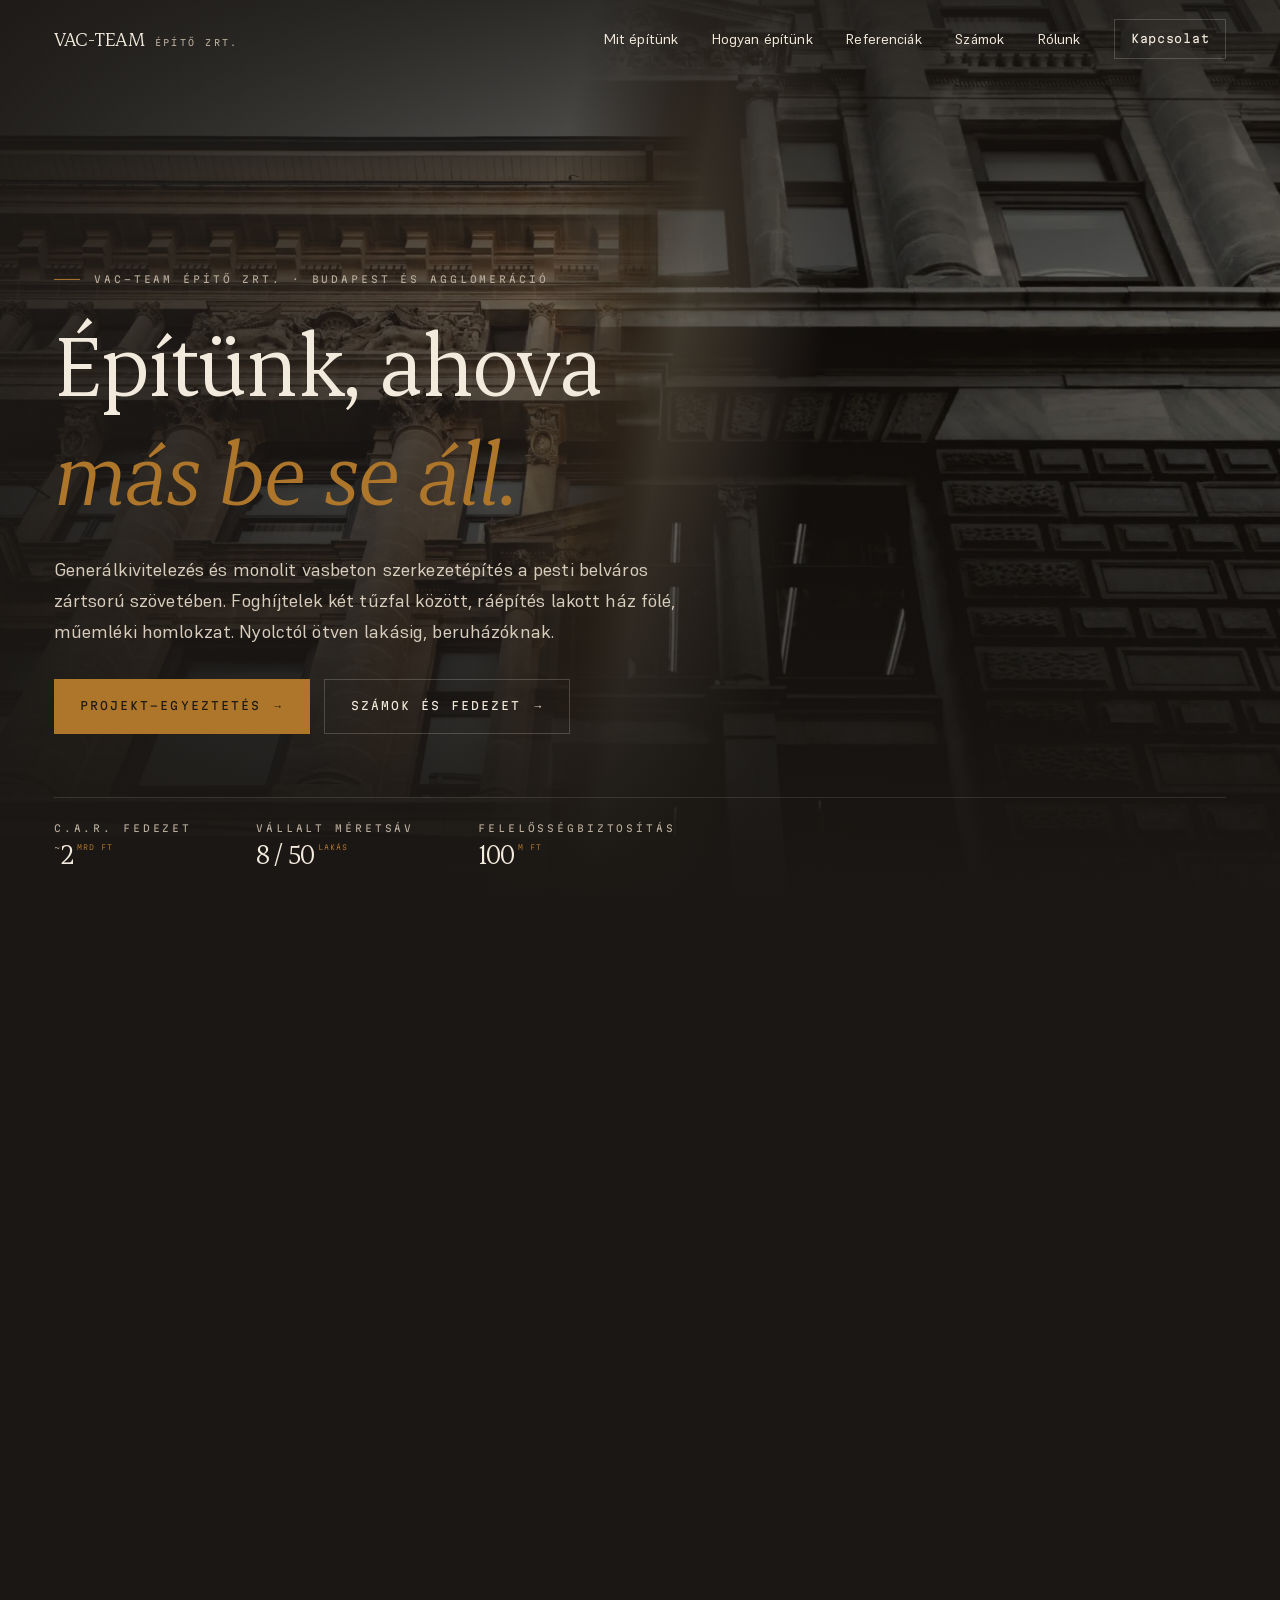
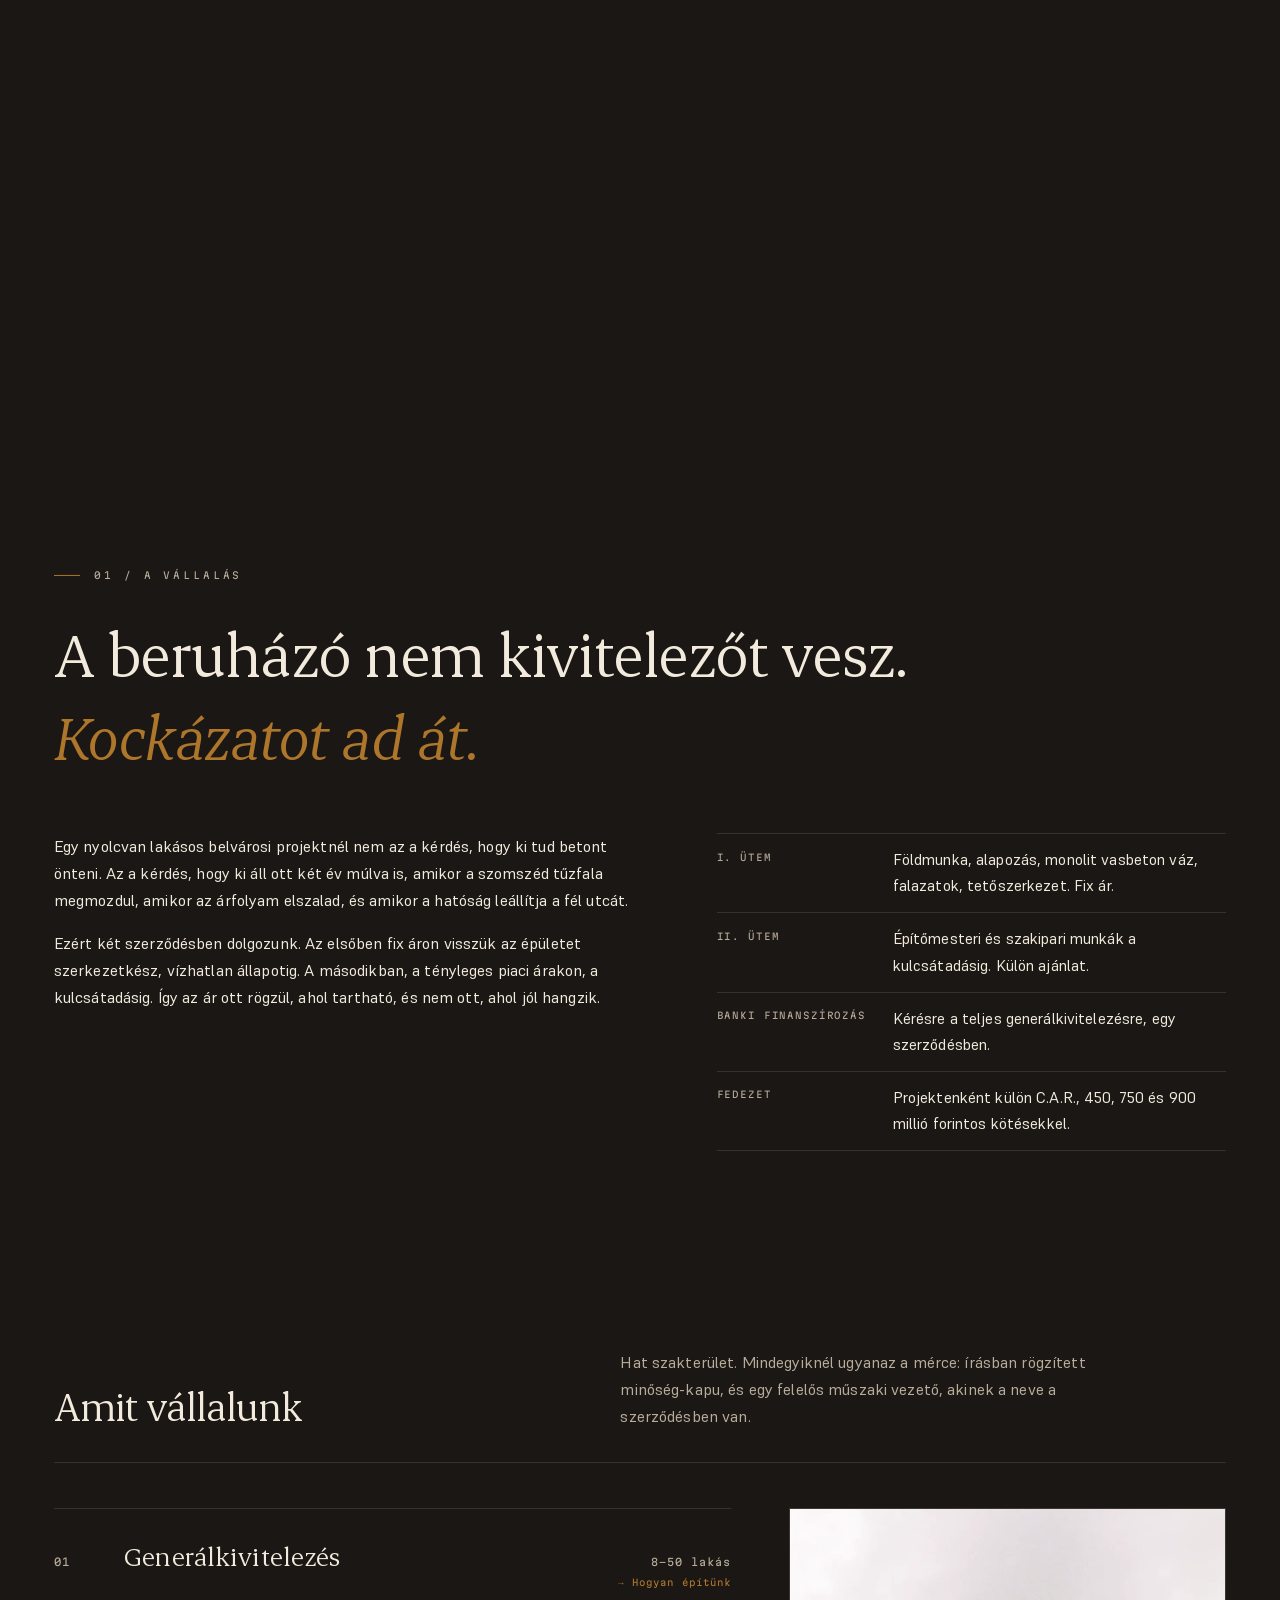
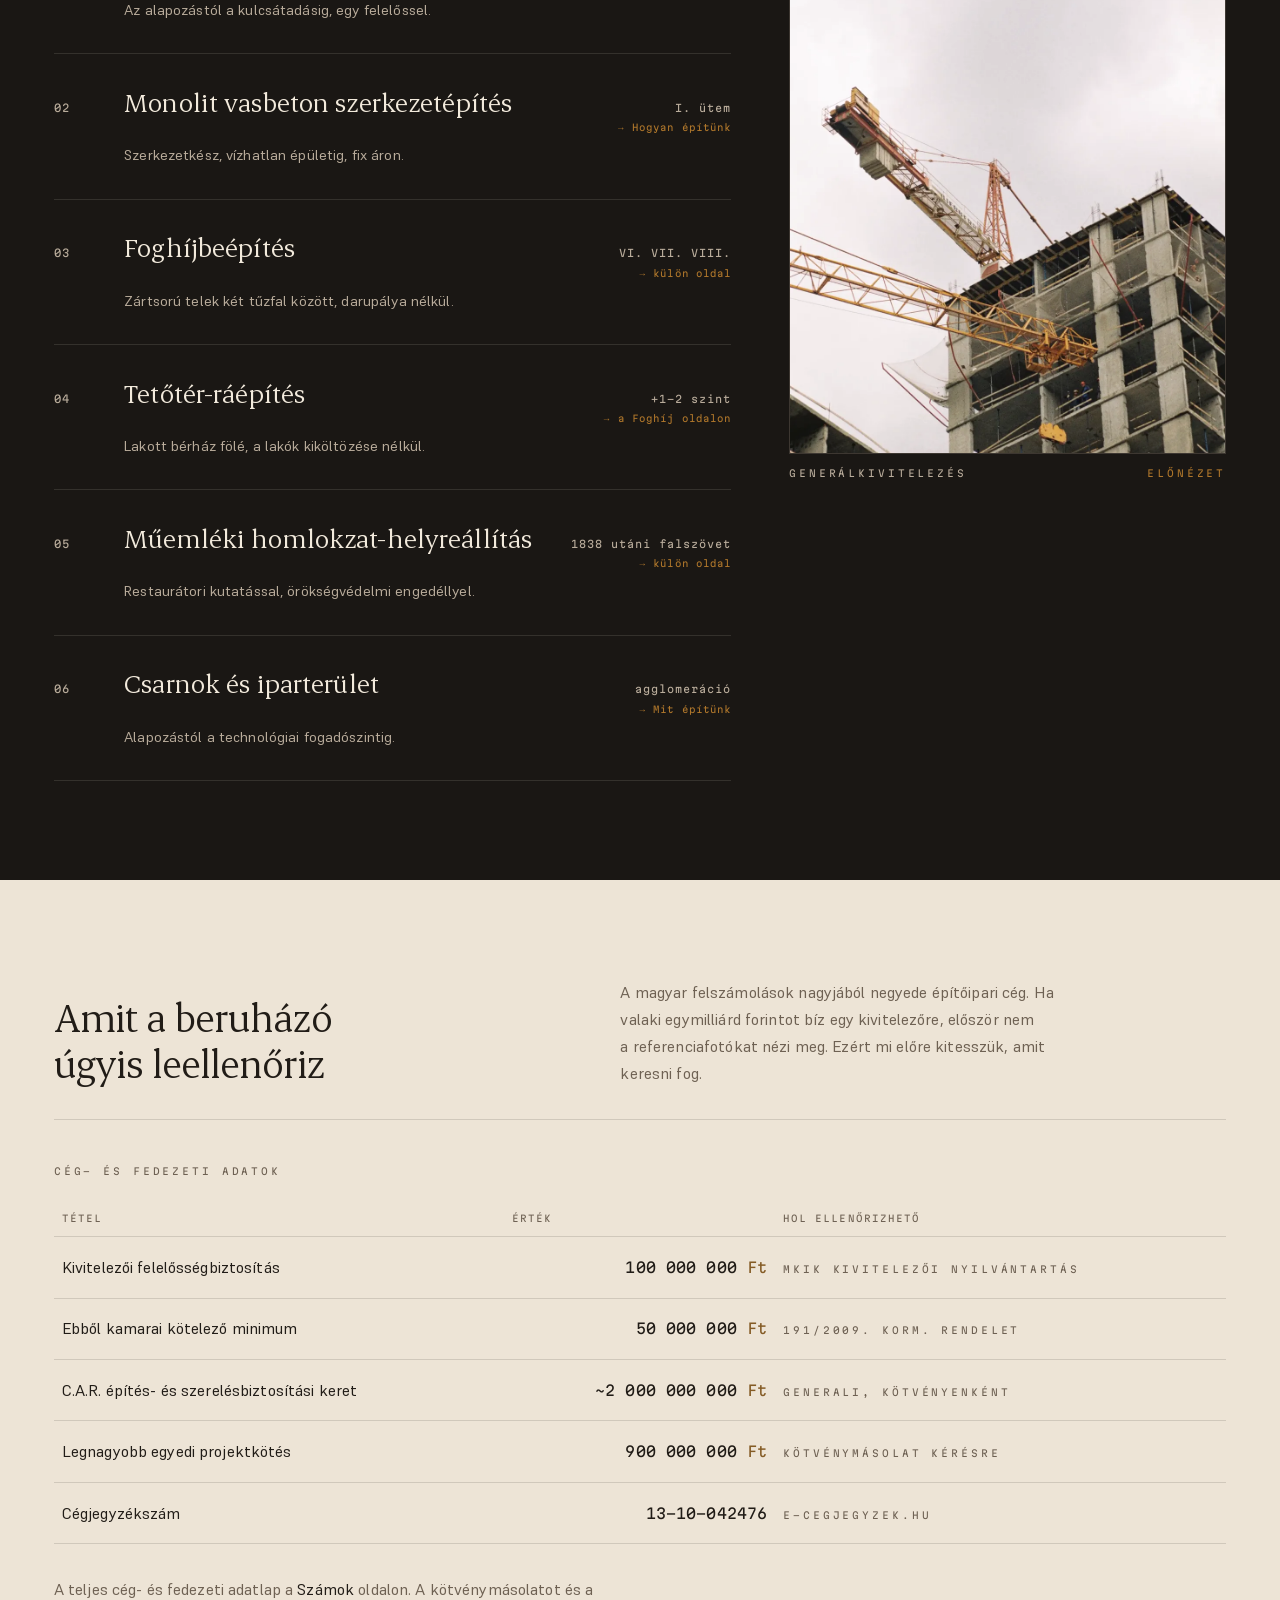
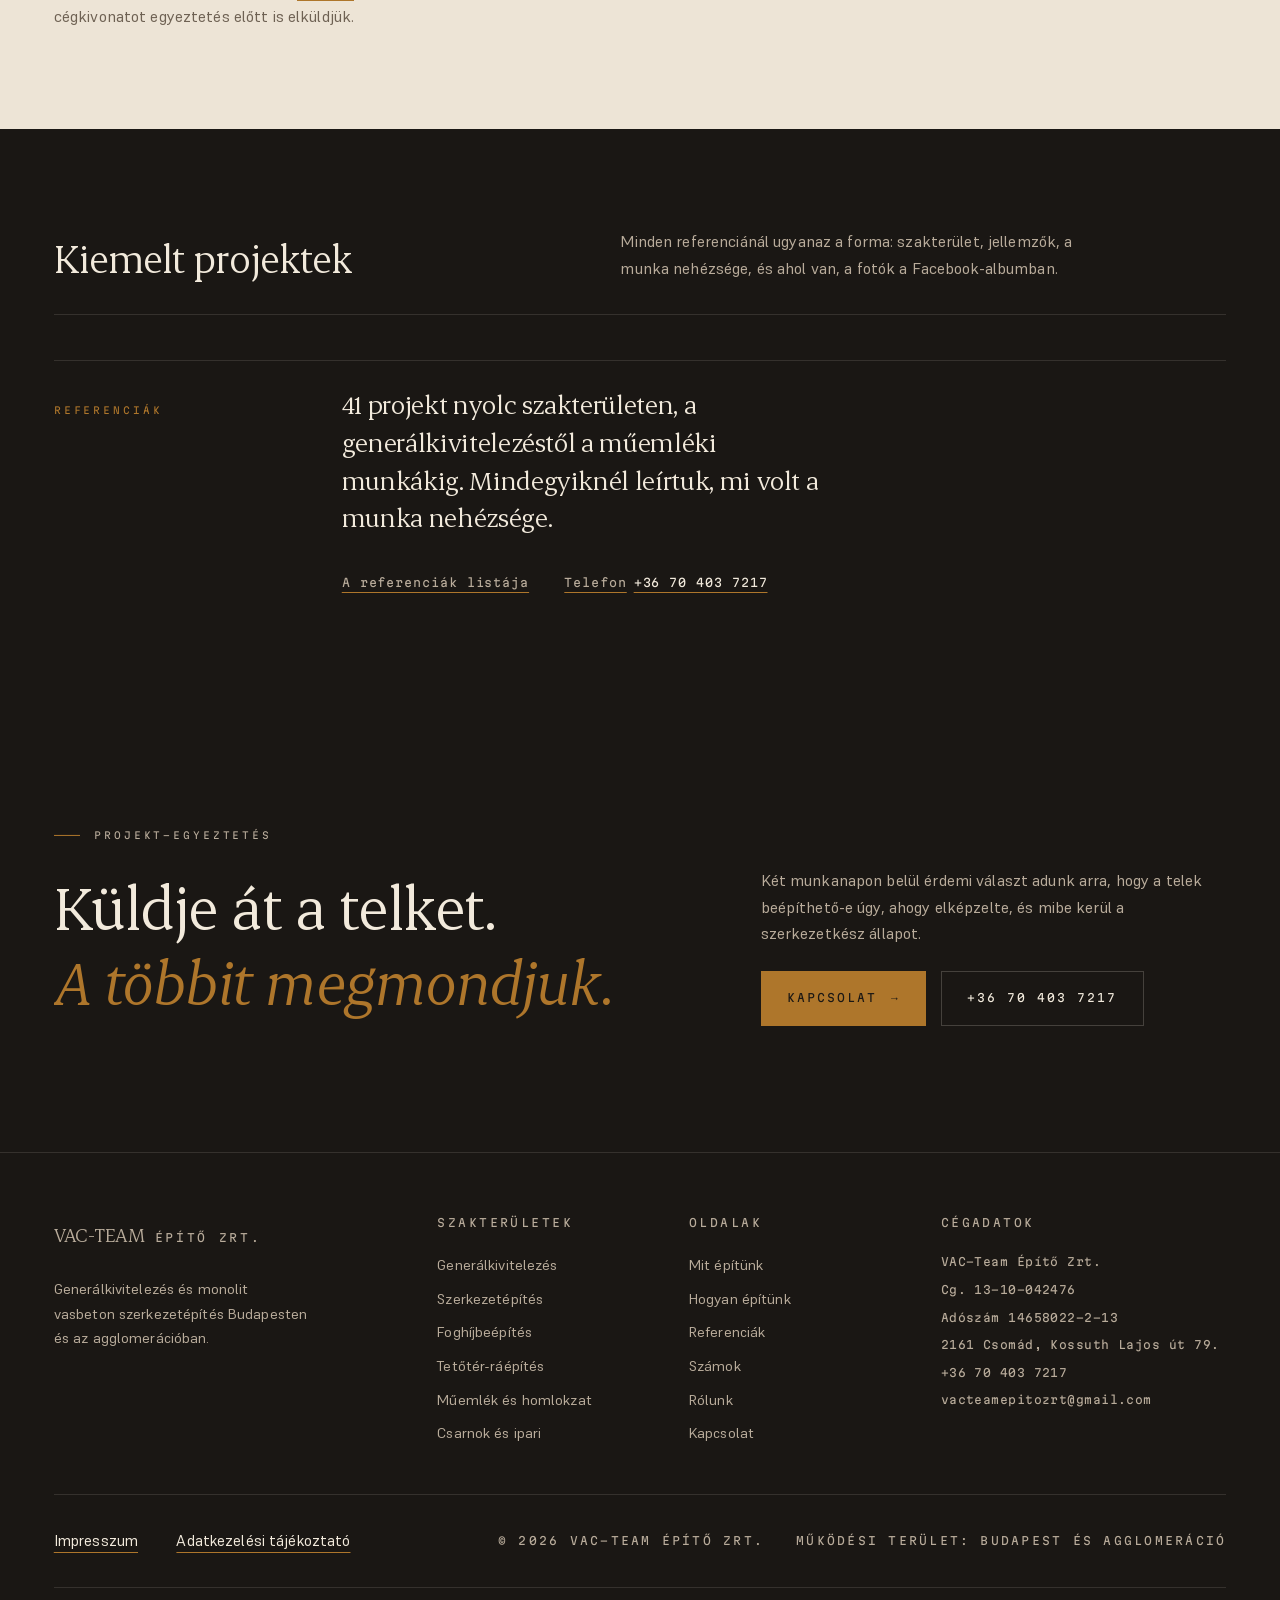
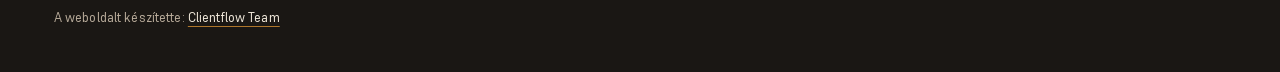
==== commit a18f12ee: "Referenciák: Csaba 41 valódi referenciája 8 szakterületen, chip és legördülő szűrők, Facebook-album " ====
--- a/index.html
+++ b/index.html
@@ -30,7 +30,7 @@
 <link rel="icon" type="image/svg+xml" href="media/favicon.svg">
 <link rel="apple-touch-icon" href="media/apple-touch-icon.png">
 <link rel="manifest" href="site.webmanifest">
-<link rel="stylesheet" href="css/style.css?v=20261014">
+<link rel="stylesheet" href="css/style.css?v=20261102">
 <script type="application/ld+json">
 {
  "@context": "https://schema.org",
@@ -380,17 +380,19 @@
 <section class="sect wrap s-proj">
   <div class="shd">
     <h2 class="shd__t" data-in>Kiemelt projektek</h2>
-    <p class="shd__x" data-in data-d="1">Minden projektnél ugyanaz az adatlap lesz: helyszín, lakásszám,
-      terület, szerep, év. Jelző nélkül.</p>
+    <p class="shd__x" data-in data-d="1">Minden referenciánál ugyanaz a forma: szakterület, jellemzők,
+      a munka nehézsége, és ahol van, a fotók a Facebook-albumban.</p>
     <div class="shd__rule"></div>
   </div>
 
   <div class="soon" data-in>
-    <p class="lab lab--ok">Összeállítás alatt</p>
+<!-- REF:BLOKK:start -->
+    <p class="lab lab--ok">Referenciák</p>
     <div>
-      <p class="soon__t">A részletes adatokat a következő frissítéssel tesszük közzé. Addig is keressen minket nyugodtan telefonon vagy az űrlapon.</p>
-      <p class="soon__ways"><a href="tel:+36704037217">Telefon<b>+36 70 403 7217</b></a><a href="kapcsolat#k-form">Írjon nekünk az űrlapon</a></p>
-    </div>
+      <p class="soon__t">41 projekt nyolc szakterületen, a generálkivitelezéstől a műemléki munkákig. Mindegyiknél leírtuk, mi volt a munka nehézsége.</p>
+      <p class="soon__ways"><a href="referenciak#lista">A referenciák listája</a><a href="tel:+36704037217">Telefon<b>+36 70 403 7217</b></a></p>
+    </div>
+<!-- REF:BLOKK:end -->
   </div>
 </section>
 
@@ -468,6 +470,6 @@
 <script src="js/vendor/gsap.min.js" defer></script>
 <script src="js/vendor/ScrollTrigger.min.js" defer></script>
 <script src="js/vendor/lenis.min.js" defer></script>
-<script src="js/app.js?v=20261014" defer></script>
+<script src="js/app.js?v=20261102" defer></script>
 </body>
 </html>
--- a/css/style.css
+++ b/css/style.css
@@ -387,6 +387,8 @@
   color:var(--ink)}
 .light .dat .num{color:var(--ink-dark)}
 .dat .num b{font-weight:400;color:var(--okker)}
+/* világos alapon az okker egység 3:1 alatt marad: a tinta felé sötétített okker 4,7:1 */
+.light .dat .num b{color:var(--ink-dark-2);color:color-mix(in srgb,var(--okker) 70%,var(--ink-dark))}
 @media(max-width:640px){
   .dat thead{position:absolute;width:1px;height:1px;overflow:hidden;clip:rect(0 0 0 0)}
   .dat tbody tr{display:grid;grid-template-columns:1fr auto;gap:.2rem .8rem;
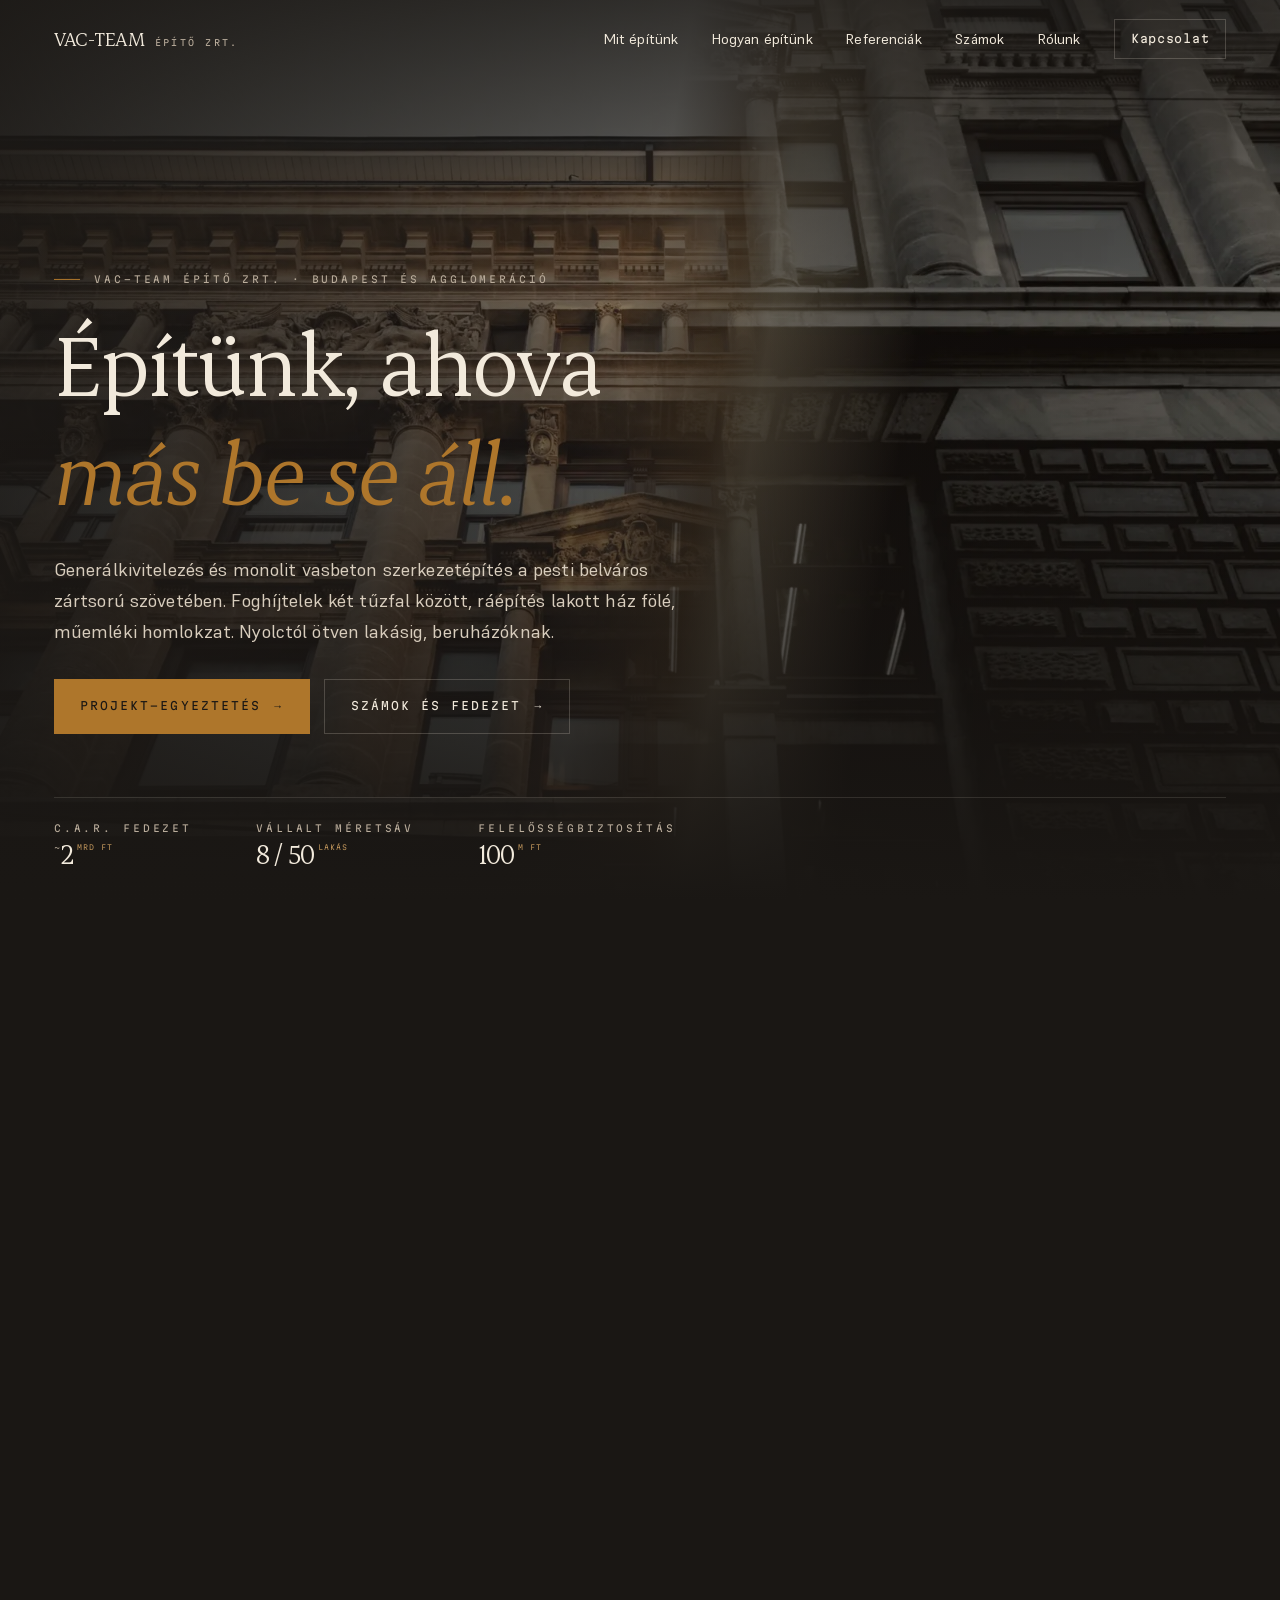
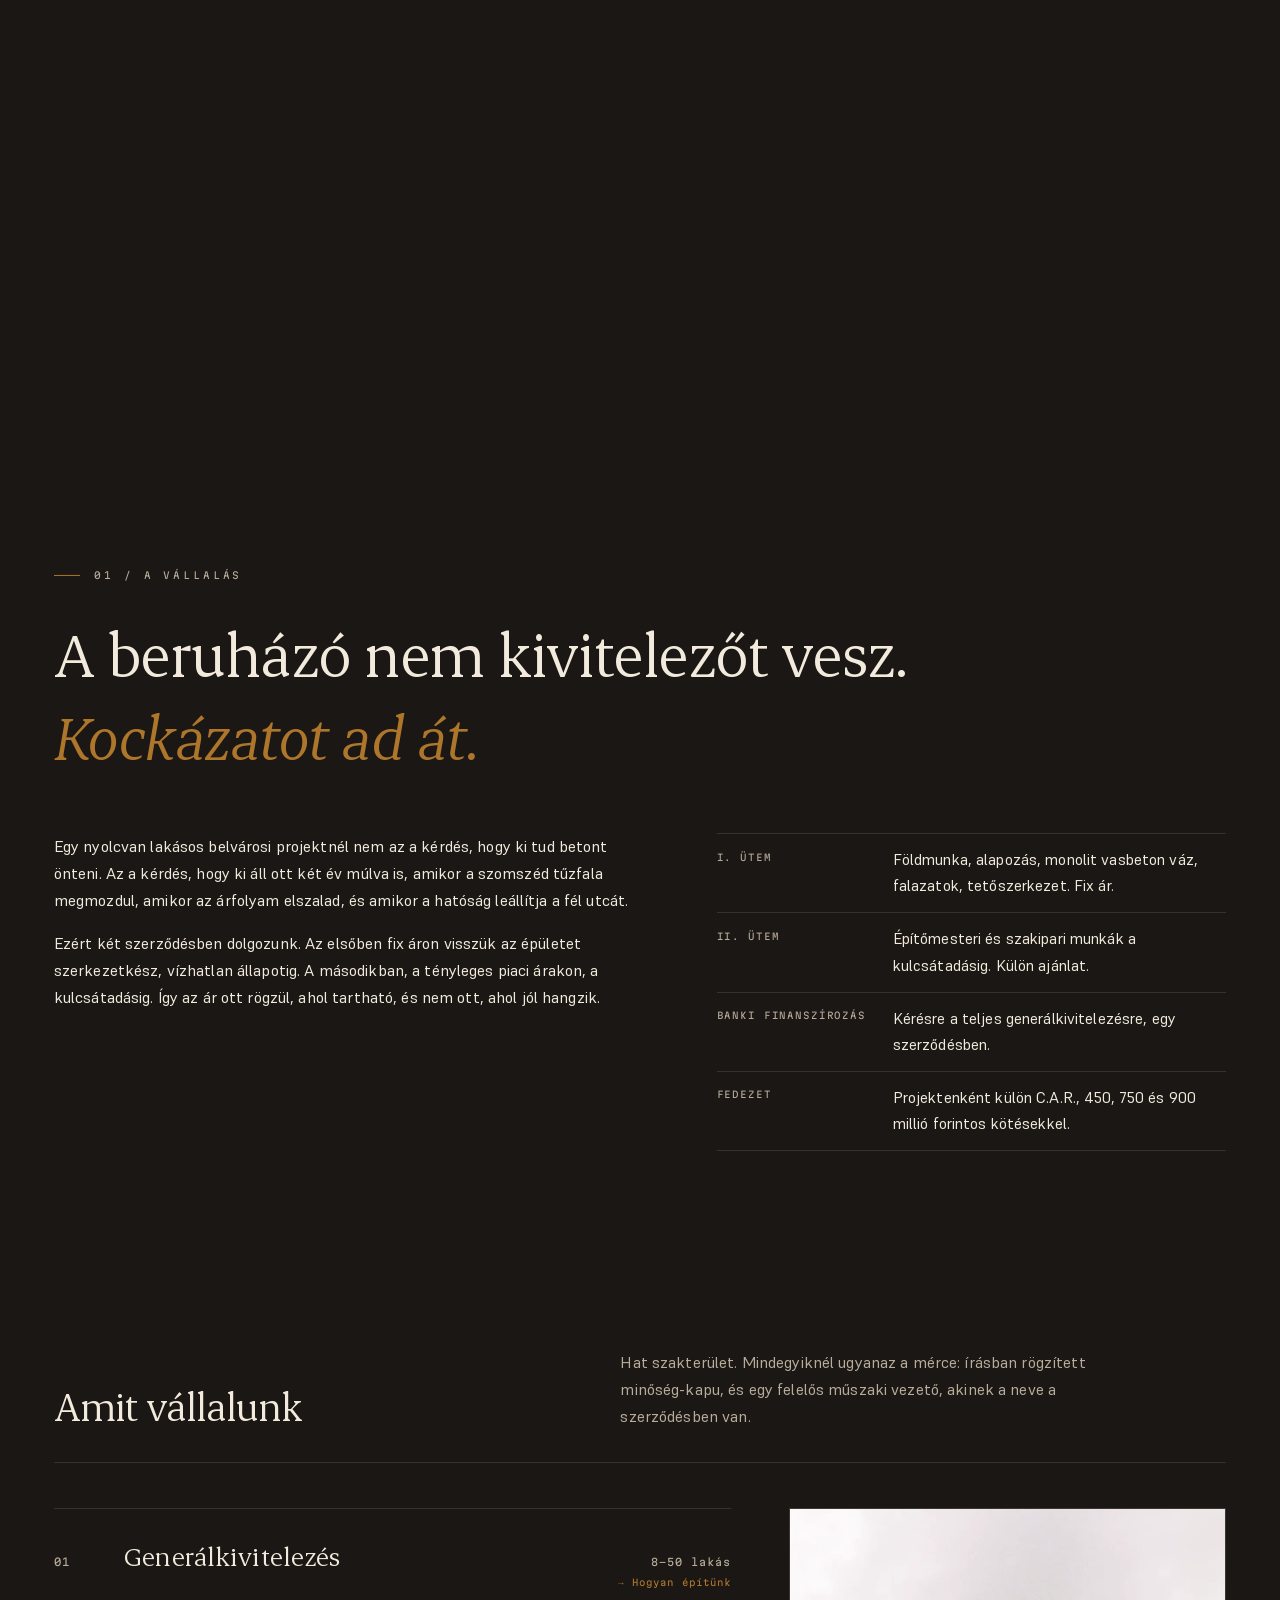
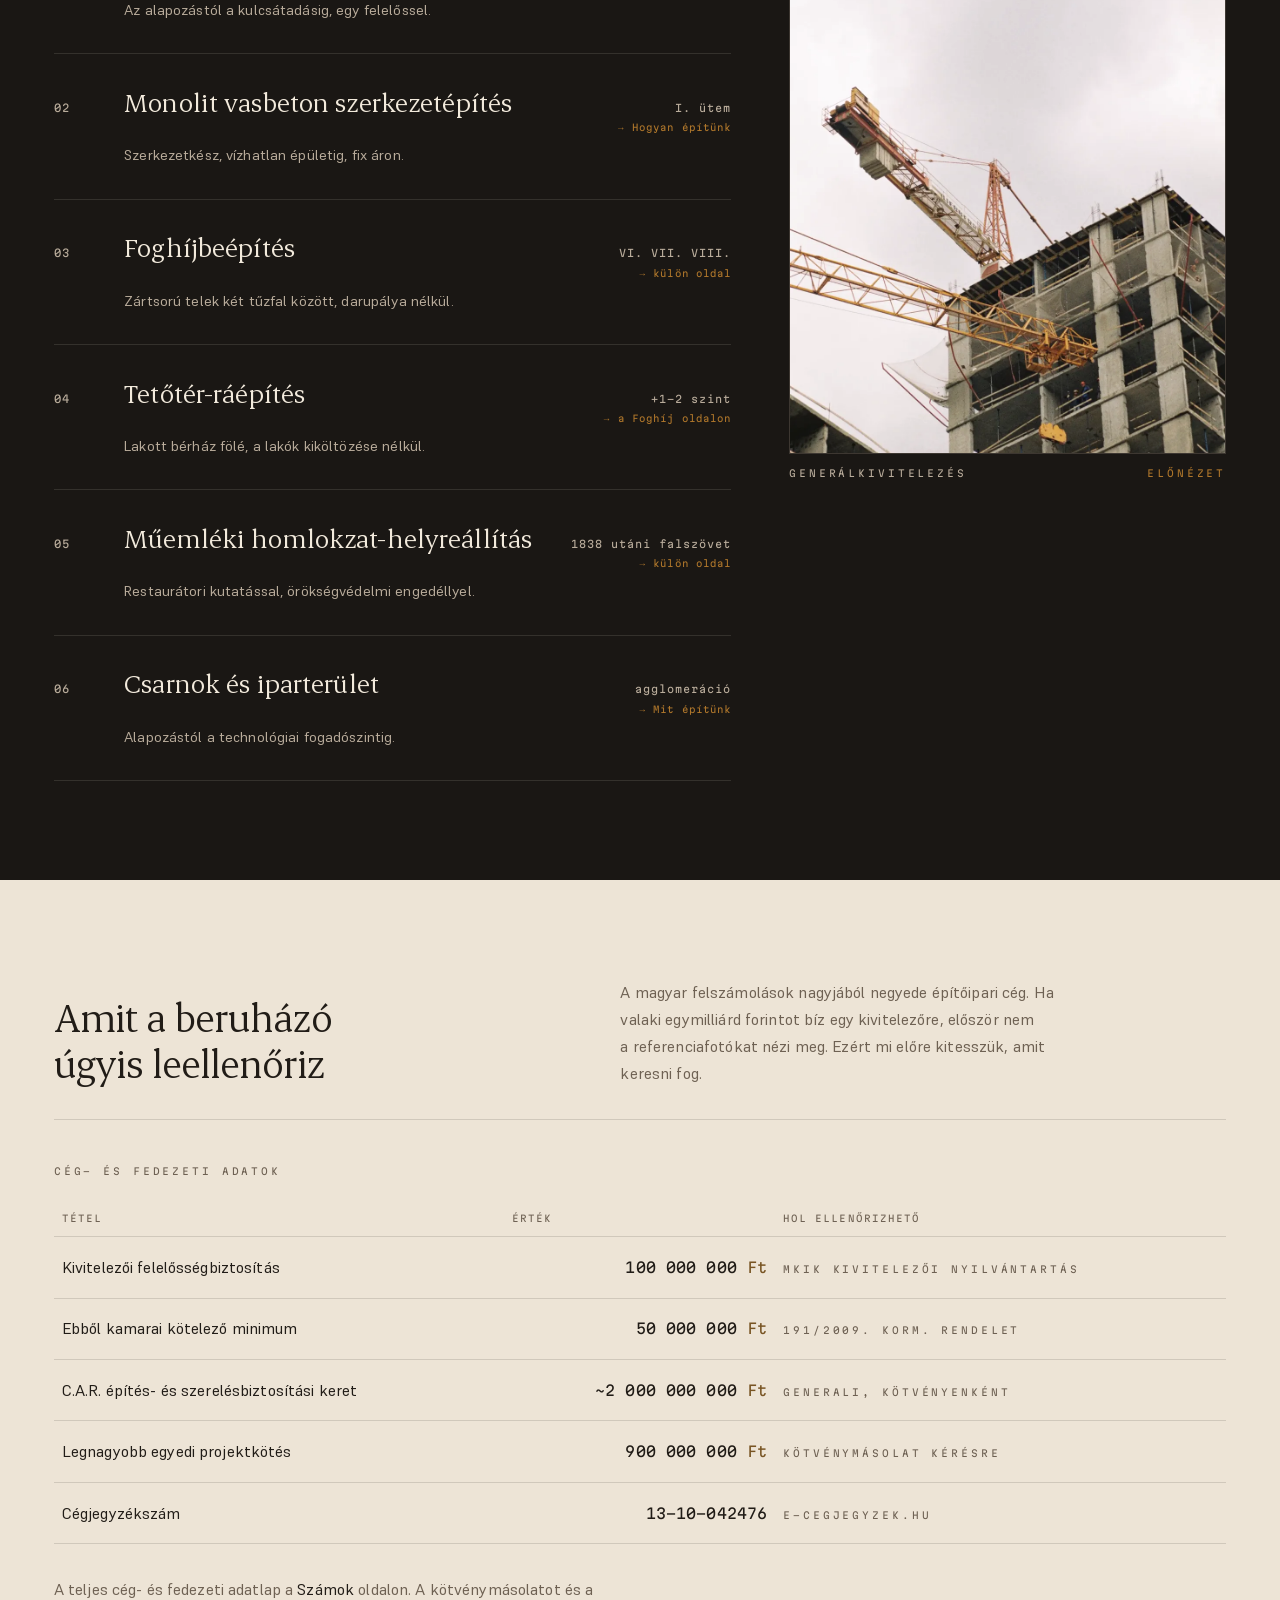
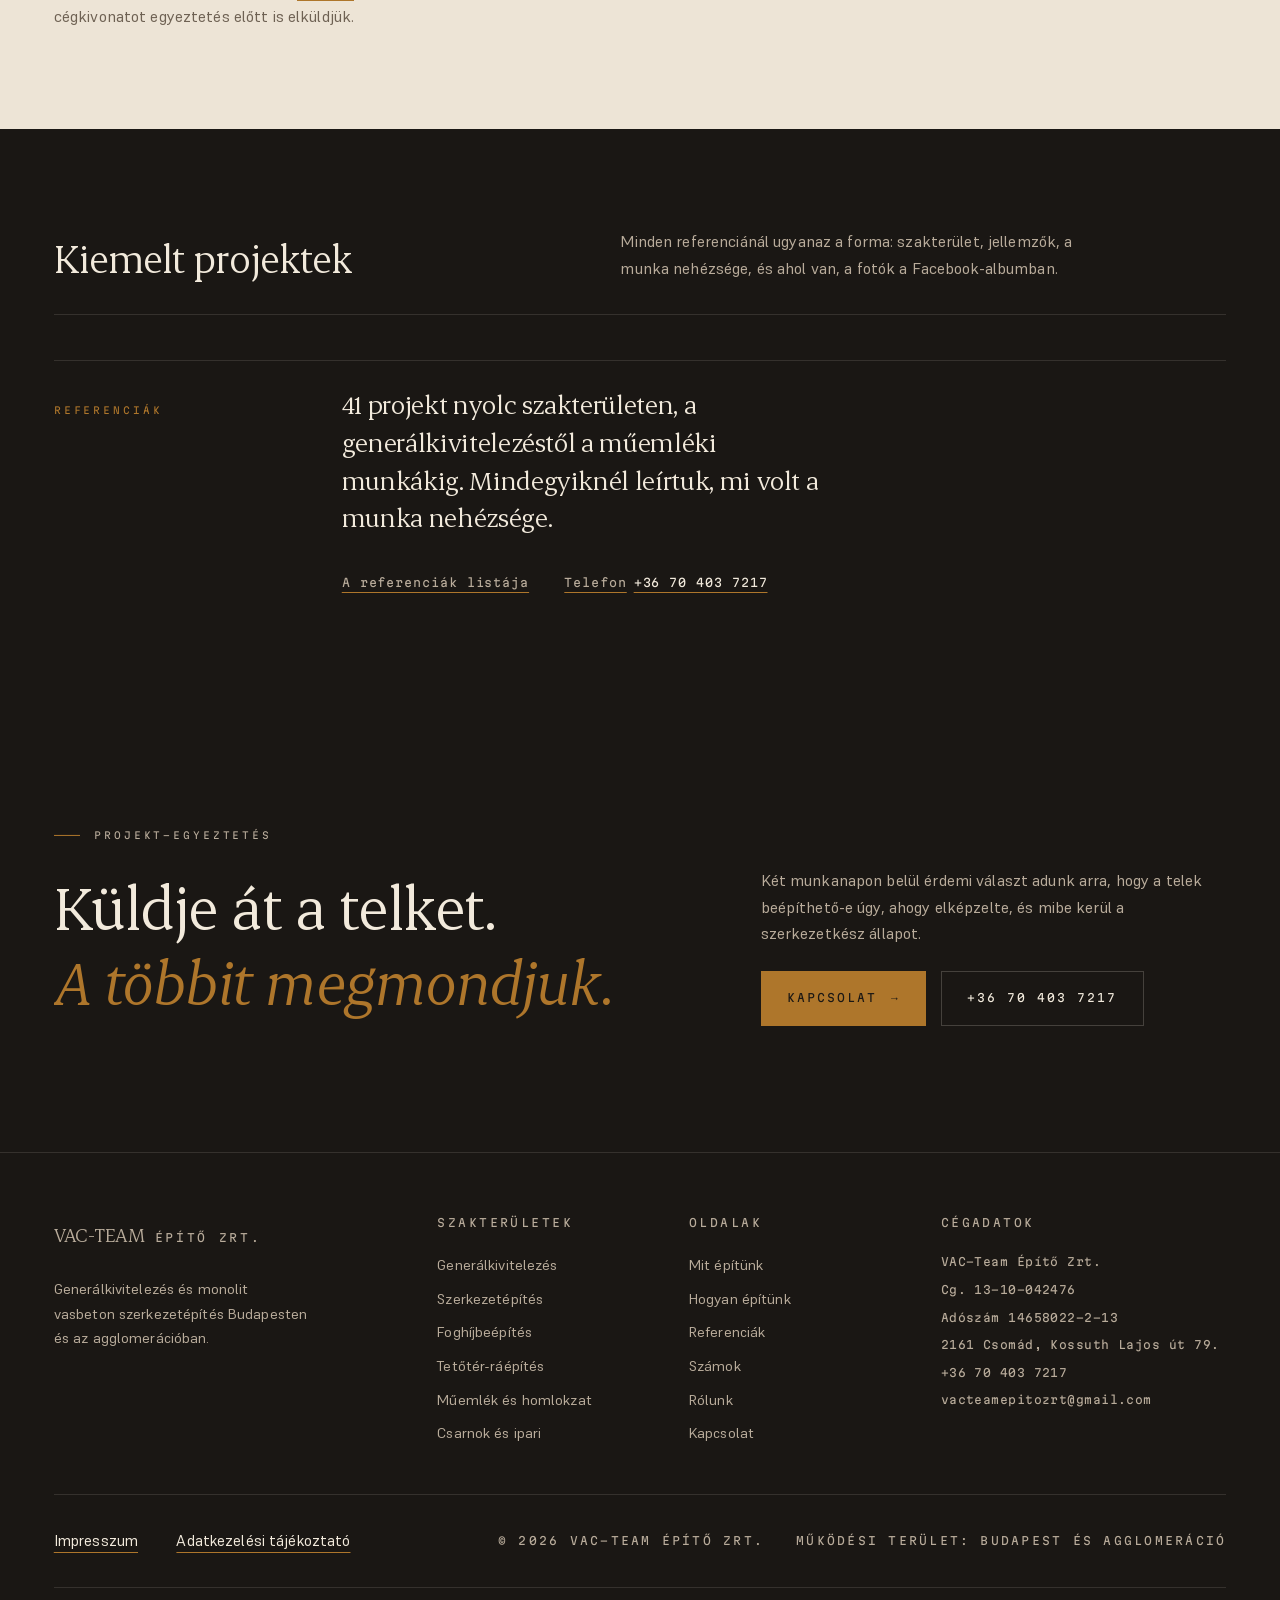
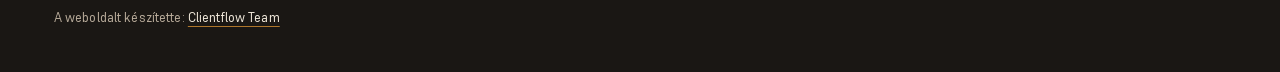
==== commit 87e79ff8: "Referenciák: nagyobb előnézet, a projekt neve és képe is az albumra visz, saját lenyíló lista a mező" ====
--- a/index.html
+++ b/index.html
@@ -30,7 +30,7 @@
 <link rel="icon" type="image/svg+xml" href="media/favicon.svg">
 <link rel="apple-touch-icon" href="media/apple-touch-icon.png">
 <link rel="manifest" href="site.webmanifest">
-<link rel="stylesheet" href="css/style.css?v=20261102">
+<link rel="stylesheet" href="css/style.css?v=20261102e">
 <script type="application/ld+json">
 {
  "@context": "https://schema.org",
@@ -470,6 +470,6 @@
 <script src="js/vendor/gsap.min.js" defer></script>
 <script src="js/vendor/ScrollTrigger.min.js" defer></script>
 <script src="js/vendor/lenis.min.js" defer></script>
-<script src="js/app.js?v=20261102" defer></script>
+<script src="js/app.js?v=20261102c" defer></script>
 </body>
 </html>
--- a/css/style.css
+++ b/css/style.css
@@ -9,7 +9,7 @@
    ZÉRÓ rajzolt SVG. A vizuál: fotó + tipográfia + fény.
    ========================================================================== */
 
-/* Helyi betűk (2026-10-13). Külső betű-kérés nincs.
+/* Helyi betűk. Külső betű-kérés nincs.
    Erode, Supreme: Fontshare, ITF Free Font License 2.0, 01. pont: saját weboldalon
    self-host engedélyezett, a fájl változatlan (subset és konverzió nélkül).
    Martian Mono: SIL Open Font License, Google Fonts, változó súly (300-400), latin + latin-ext. */
@@ -133,6 +133,7 @@
 .fig__pre{font-family:var(--mono);font-size:.3em;font-weight:300;letter-spacing:0;
   vertical-align:1.55em;color:var(--ink-2);margin-right:.18em}
 .light .fig__pre{color:var(--ink-dark-2)}
+.light .fig__unit{color:#785423}
 .fig__unit{font-family:var(--mono);font-size:.24em;font-weight:300;letter-spacing:.14em;
   text-transform:uppercase;color:var(--okker);margin-left:.55em;vertical-align:2.05em}
 
@@ -165,7 +166,7 @@
 .nav__tel{font-family:var(--mono);font-size:.72rem;letter-spacing:.06em;
   padding:.6rem 1rem;border:1px solid var(--line-2);transition:border-color .35s,color .35s;
   white-space:nowrap}
-.nav__tel b{font-weight:400;color:var(--ink-2);transition:color .35s}
+.nav__tel b{font-weight:400;color:#E7DECF;transition:color .35s}
 .nav__tel:hover{border-color:var(--okker);color:var(--okker)}
 .nav__tel:hover b{color:var(--okker)}
 @media(max-width:1280px){.nav__tel b{display:none}}
@@ -279,6 +280,7 @@
   display:flex;flex-wrap:wrap;gap:var(--sp-4) var(--sp-6);align-items:flex-end}
 .hero__stat{display:flex;flex-direction:column;gap:.4rem}
 .hero__stat .fig{font-size:1.85rem}
+.hero__stat .fig__unit{color:#C69A5E}
 @media(max-width:720px){.hero{min-height:94svh}}
 /* álló telefonon a pinnelt hero tömörebb, hogy a teljes tartalom beférjen a 100svh-ba */
 @media(max-width:700px){
@@ -294,6 +296,17 @@
    nincs ragadás, a hero sima, görgethető képernyő, a söprés a hero görgetésén fut */
 .js .herotrack.is-tall{height:auto}
 .js .herotrack.is-tall .hero{position:relative;height:auto;min-height:100svh}
+/* alacsony ablak: a JS .is-pin-low-t tesz rá, a hero az alján ragad, amíg a söprés végigér */
+.js .herotrack.is-tall.is-pin-low{height:calc(var(--hero-h) + 130svh)}
+.js .herotrack.is-tall.is-pin-low .hero{position:sticky;top:calc(100svh - var(--hero-h));height:var(--hero-h);min-height:0}
+/* alacsony asztali ablak (laptop böngészősávval): tömörebb hero, hogy befférjen, és betöltéstől ragadjon */
+@media (min-width:701px) and (max-height:820px){
+  .hero{padding-top:calc(var(--nav-h) + 2.5vh);padding-bottom:var(--sp-3)}
+  .hero__t{margin-top:var(--sp-2)}
+  .hero__sub{margin-top:var(--sp-2)}
+  .hero__cta{margin-top:var(--sp-3)}
+  .hero__foot{margin-top:var(--sp-3);padding-top:var(--sp-2)}
+}
 
 /* ---------- 9. SZEKCIÓ-FEJ ---------- */
 .shd{display:grid;gap:var(--sp-2);margin-bottom:clamp(2.2rem,5vh,3.6rem);
@@ -388,7 +401,7 @@
 .light .dat .num{color:var(--ink-dark)}
 .dat .num b{font-weight:400;color:var(--okker)}
 /* világos alapon az okker egység 3:1 alatt marad: a tinta felé sötétített okker 4,7:1 */
-.light .dat .num b{color:var(--ink-dark-2);color:color-mix(in srgb,var(--okker) 70%,var(--ink-dark))}
+.light .dat .num b{color:var(--ink-dark-2);color:#785423}
 @media(max-width:640px){
   .dat thead{position:absolute;width:1px;height:1px;overflow:hidden;clip:rect(0 0 0 0)}
   .dat tbody tr{display:grid;grid-template-columns:1fr auto;gap:.2rem .8rem;
@@ -490,7 +503,7 @@
 .raketrack__stick .rake__layer,.raketrack__stick .rake__after,
 .raketrack__stick .rake__layer img{height:100%}
 .raketrack__cap{position:relative;width:100%;padding:var(--sp-4) 0;
-  background:linear-gradient(180deg,#1A171400,#1A1714E6)}
+  background:linear-gradient(180deg,#1A171400,#1A1714C4 38%,#1A1714F2)}
 
 /* ---------- 14. LÁBLÉC ---------- */
 .foot{border-top:1px solid var(--line);padding-block:var(--sp-6) var(--sp-4)}
@@ -505,7 +518,7 @@
 /* lábléc: a legkisebb betű is legalább .7rem (11,2 px), a mono címke-stílus marad */
 .foot .brand span{font-size:.7rem;letter-spacing:.24em}
 .foot__bar .lab{font-size:.7rem;letter-spacing:.2em}
-/* jogi sáv (2026-10-14): a két jogi link saját sor, olvasható méretű, aláhúzott link,
+/* jogi sáv: a két jogi link saját sor, olvasható méretű, aláhúzott link,
    elválasztva a © sortól. A © és a működési terület csendes mono címke alatta. */
 .foot__bar{margin-top:var(--sp-5);padding-top:var(--sp-3);border-top:1px solid var(--line);
   display:flex;flex-wrap:wrap;align-items:center;justify-content:space-between;gap:var(--sp-2) var(--sp-4)}
@@ -516,7 +529,7 @@
 .foot__legal:hover{color:var(--okker);text-decoration-thickness:2px}
 .foot__legal[aria-current="page"]{color:var(--okker)}
 .foot__copy{display:flex;flex-wrap:wrap;gap:.4rem var(--sp-4);max-width:none}
-/* készítői sor (2026-10-14): saját harmadik réteg a jogi sáv alatt. Folyó betű, nem mono
+/* készítői sor: saját harmadik réteg a jogi sáv alatt. Folyó betű, nem mono
    (a © sortól elválik), kisebb és halkabb a jogi linkeknél (azoktól is elválik). */
 .foot__made{flex:1 0 100%;max-width:none;margin-top:var(--sp-1);padding-top:var(--sp-1);
   border-top:1px solid var(--line);font-size:.8rem;line-height:1.5;color:var(--ink-2)}
@@ -606,15 +619,7 @@
 .own figure{max-width:440px}
 .own .shot img{aspect-ratio:3/4;object-fit:cover}
 
-/* ---------- 14/e. JOGI OLDALAK (impresszum, adatkezelési tájékoztató) ----------
-   A szöveget a Claude tesztelés\vacteam-jogi-beepites-2026-10-13\jogi-build.py írja
-   a JOGI markerek közé, szó szerint Aphelios .md-jéből. Kézzel ne szerkeszd.
-   Két különböző szerkezet (2026-10-14):
-   - impresszum (2026-10-14 óta) = a tájékoztató szerkezete, kisebb: ragadó
-     tartalomjegyzék, számozott pontok, okker mono címke | világos érték sorok;
-   - tájékoztató = ragadó tartalomjegyzék balra, olvasóhasáb jobbra, pontonként
-     tagolva: alpontok saját felületen, jogok és címzettek listaként, a rövid
-     pontok kiemelt állításként. */
+/* ---------- 14/e. JOGI OLDALAK (impresszum, adatkezelési tájékoztató) ---------- */
 .lg-head__row{display:grid;grid-template-columns:minmax(0,1.1fr) minmax(0,1fr);
   gap:var(--sp-4) clamp(2rem,6vw,6rem);align-items:end}
 .lg-head__row .phero__t{max-width:none}
@@ -632,13 +637,10 @@
 .lg-dl>div{display:grid;grid-template-columns:minmax(0,9rem) minmax(0,1fr);gap:.3rem 1.4rem;
   padding-block:.9rem;border-bottom:1px solid var(--line)}
 .lg-dl dt{font-family:var(--mono);font-size:.7rem;letter-spacing:.16em;text-transform:uppercase;
-  color:var(--okker);padding-top:.32em;line-height:1.5}
+  color:#BA8B4B;padding-top:.32em;line-height:1.5}
 @media(max-width:560px){.lg-dl>div{grid-template-columns:1fr}}
 
-/* ===== impresszum: a tájékoztató nyelvén (2026-10-14, t_9f961d85) =====
-   Ugyanaz a ragadó tartalomjegyzék + számozott pontok, mint a tájékoztatóban, sötét
-   kova alapon. Világos lap NINCS: élesben a cache-ből jövő régi CSS mellett a krém
-   szöveg krém lapra került (1,05:1). Az impresszum minden szövege kova alapon ül. */
+/* ===== impresszum: sötét alapon, ragadó tartalomjegyzékkel ===== */
 .lg-adat--imp .lg-dl{max-width:50em}
 .lg-adat--imp .lg-dl>div{grid-template-columns:minmax(0,19.5rem) minmax(0,1fr)}
 /* azonosítók: mono, táblázatos számjegy, egy kattintással kijelölhető (másolásra) */
@@ -686,7 +688,7 @@
 .lg-subblk>*+*{margin-top:var(--sp-2)}
 .lg-subblk h3{display:grid;grid-template-columns:auto minmax(0,1fr);gap:.9rem;align-items:baseline;
   font-size:var(--t-2);line-height:1.22;max-width:none;scroll-margin-top:calc(var(--nav-h) + 1rem)}
-.lg-sub{font-family:var(--mono);font-size:.78rem;letter-spacing:.06em;color:var(--okker)}
+.lg-sub{font-family:var(--mono);font-size:.78rem;letter-spacing:.06em;color:#BA8B4B}
 .lg-subblk .lg-dl{max-width:none;border-top-color:var(--line-2)}
 .lg-subblk .lg-dl>div{border-bottom-color:var(--line-2)}
 .lg-subblk .lg-dl>div:last-child{border-bottom:0;padding-bottom:0}
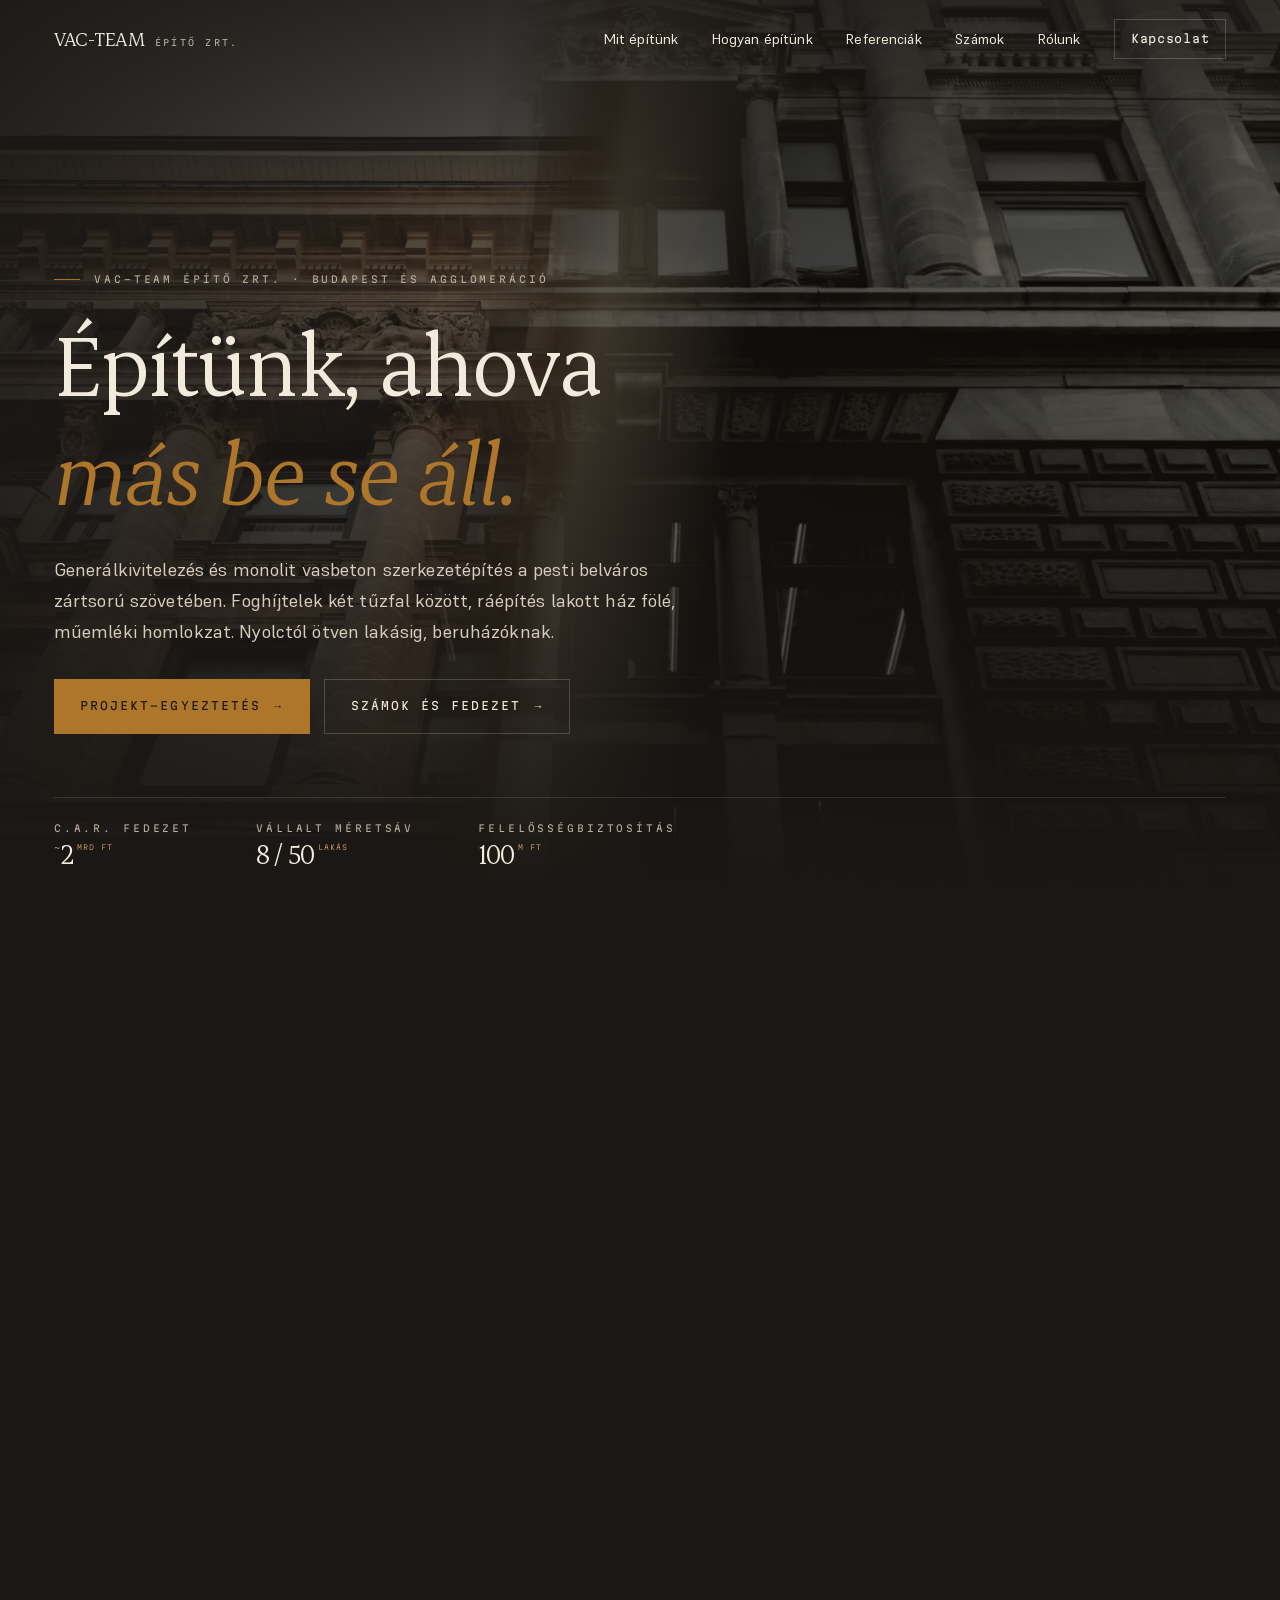
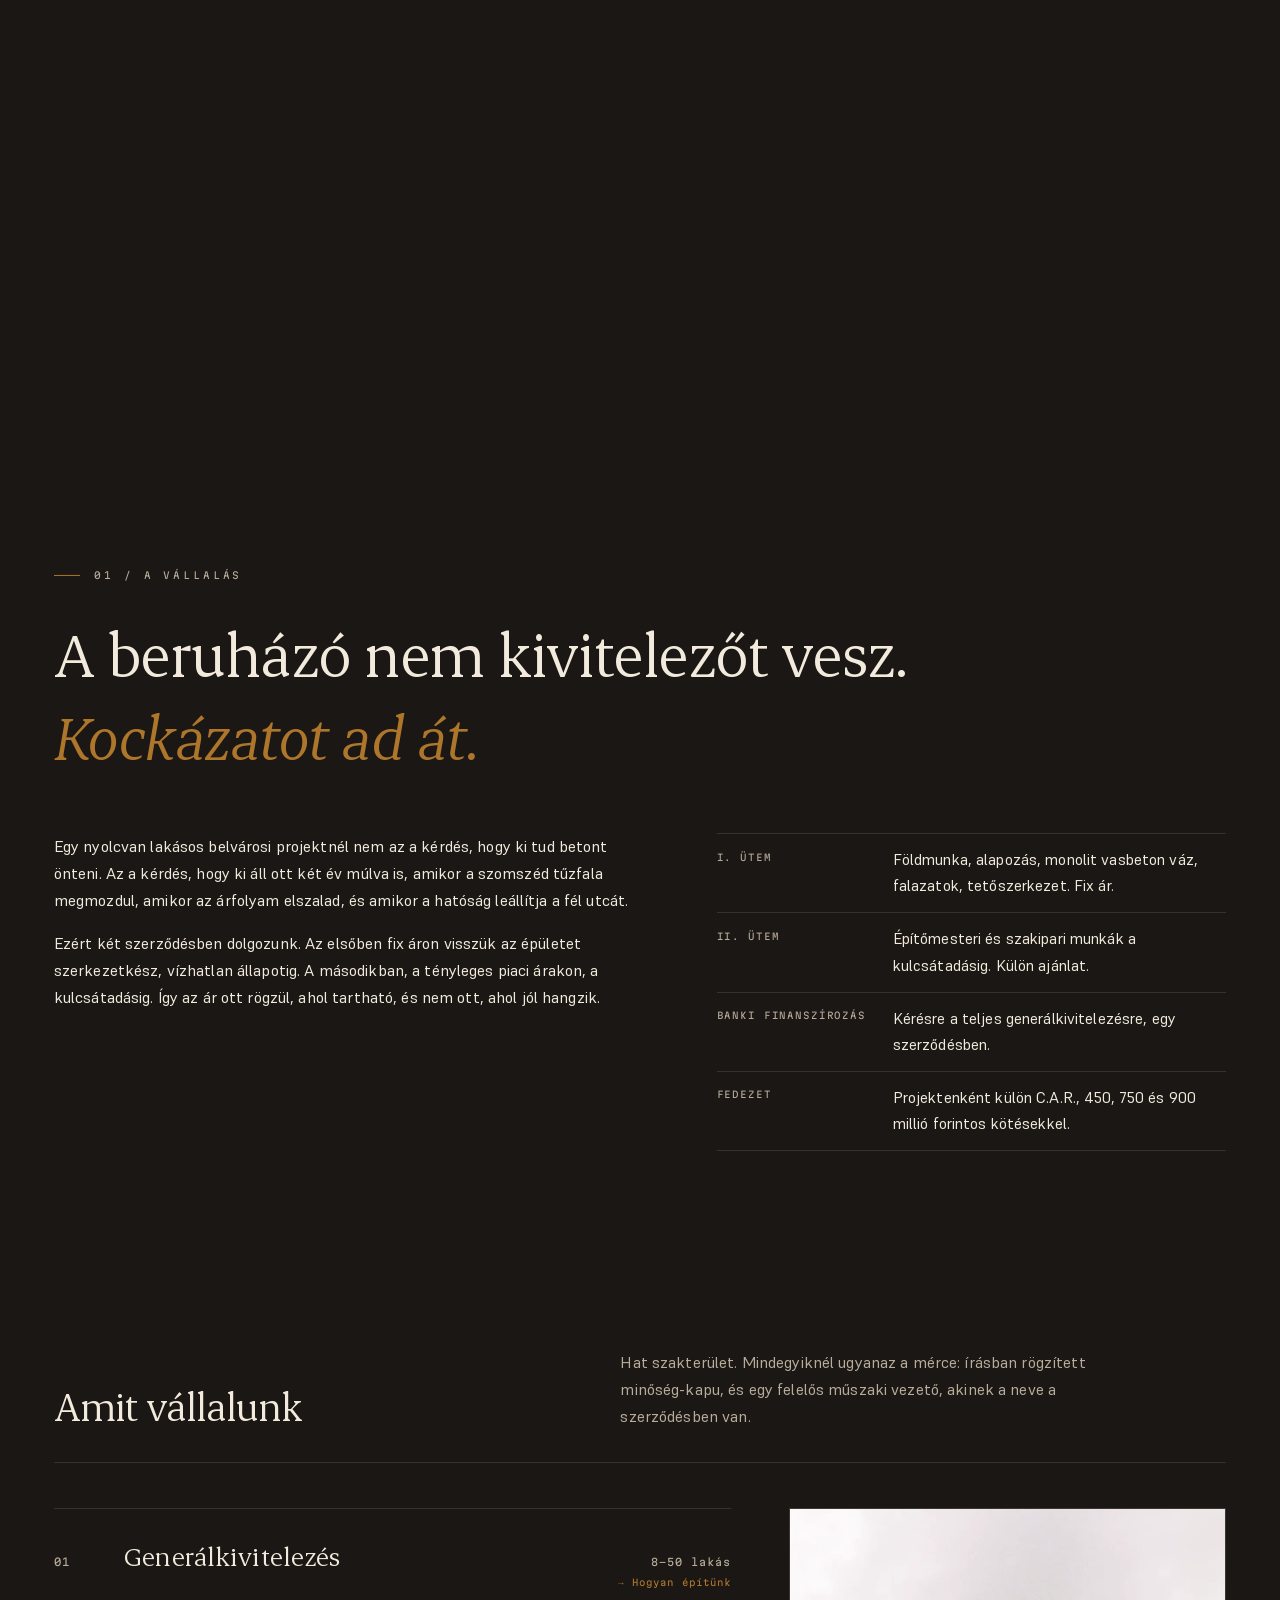
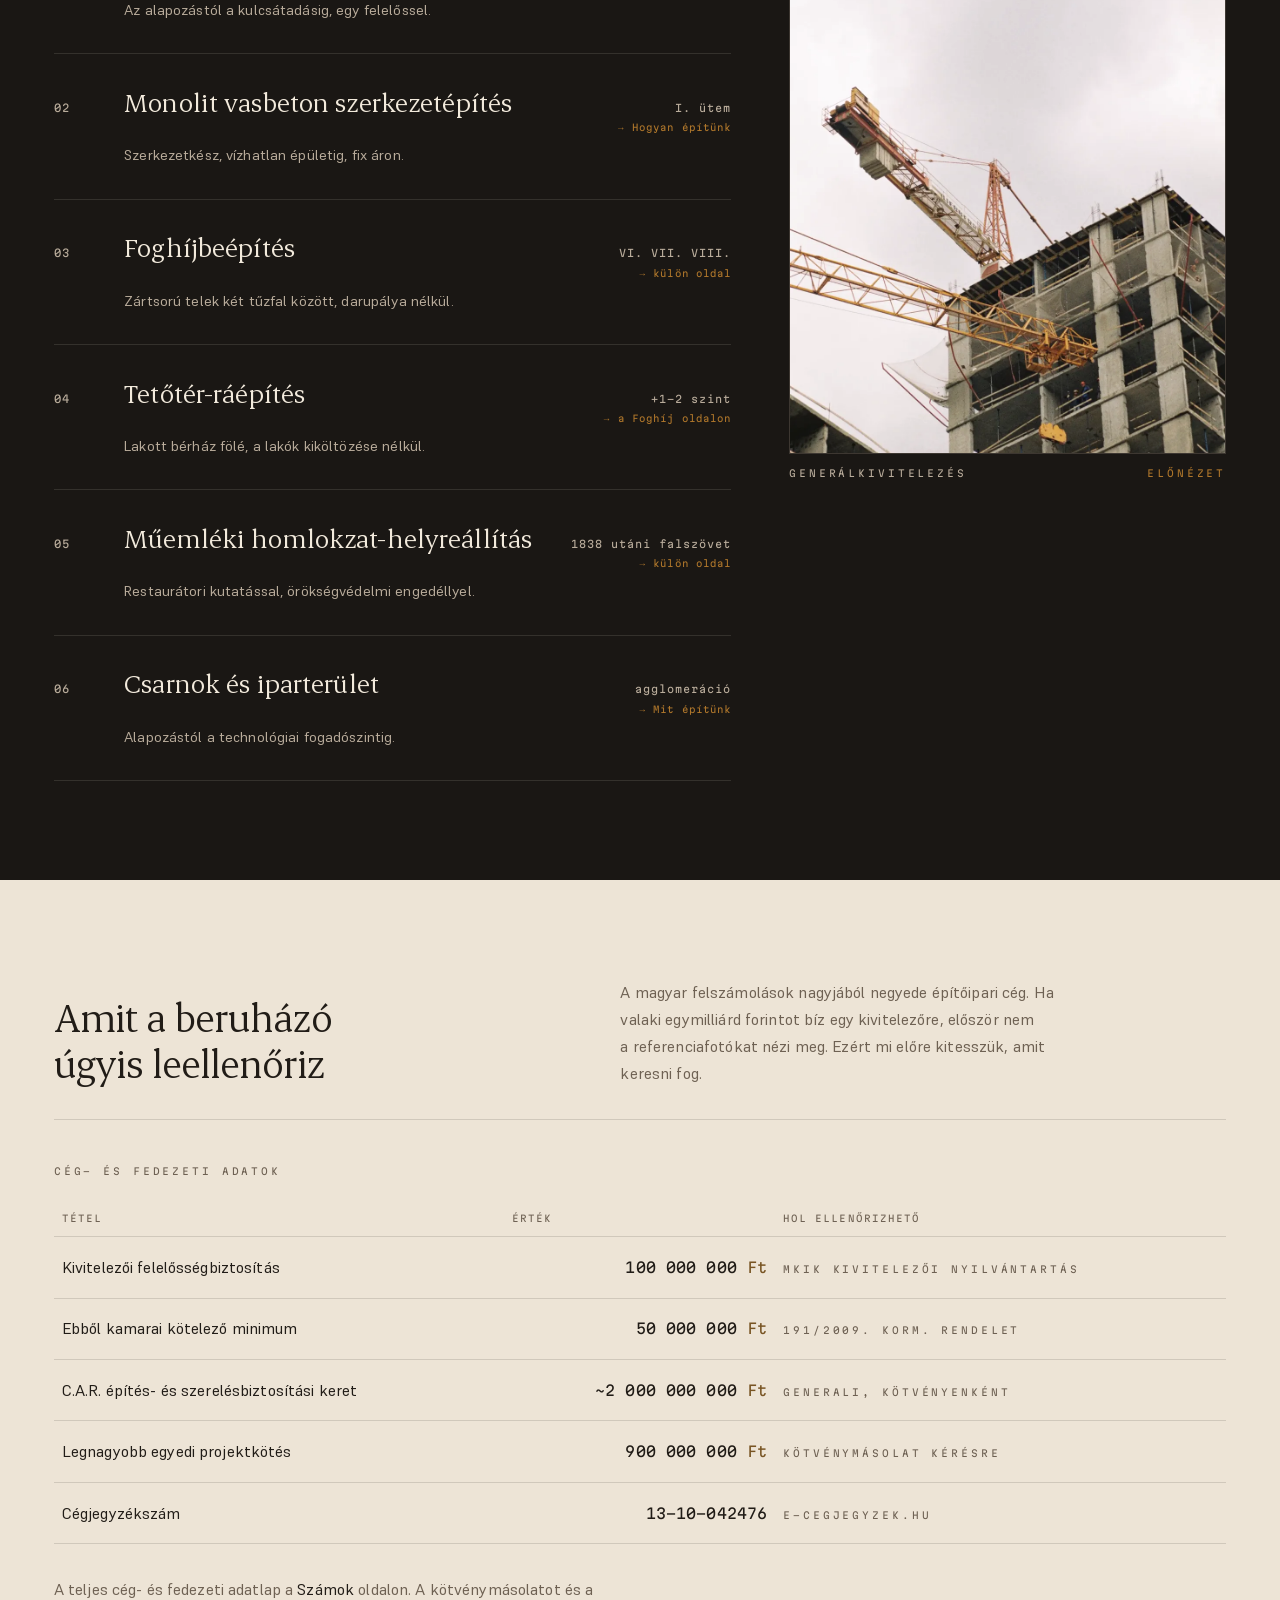
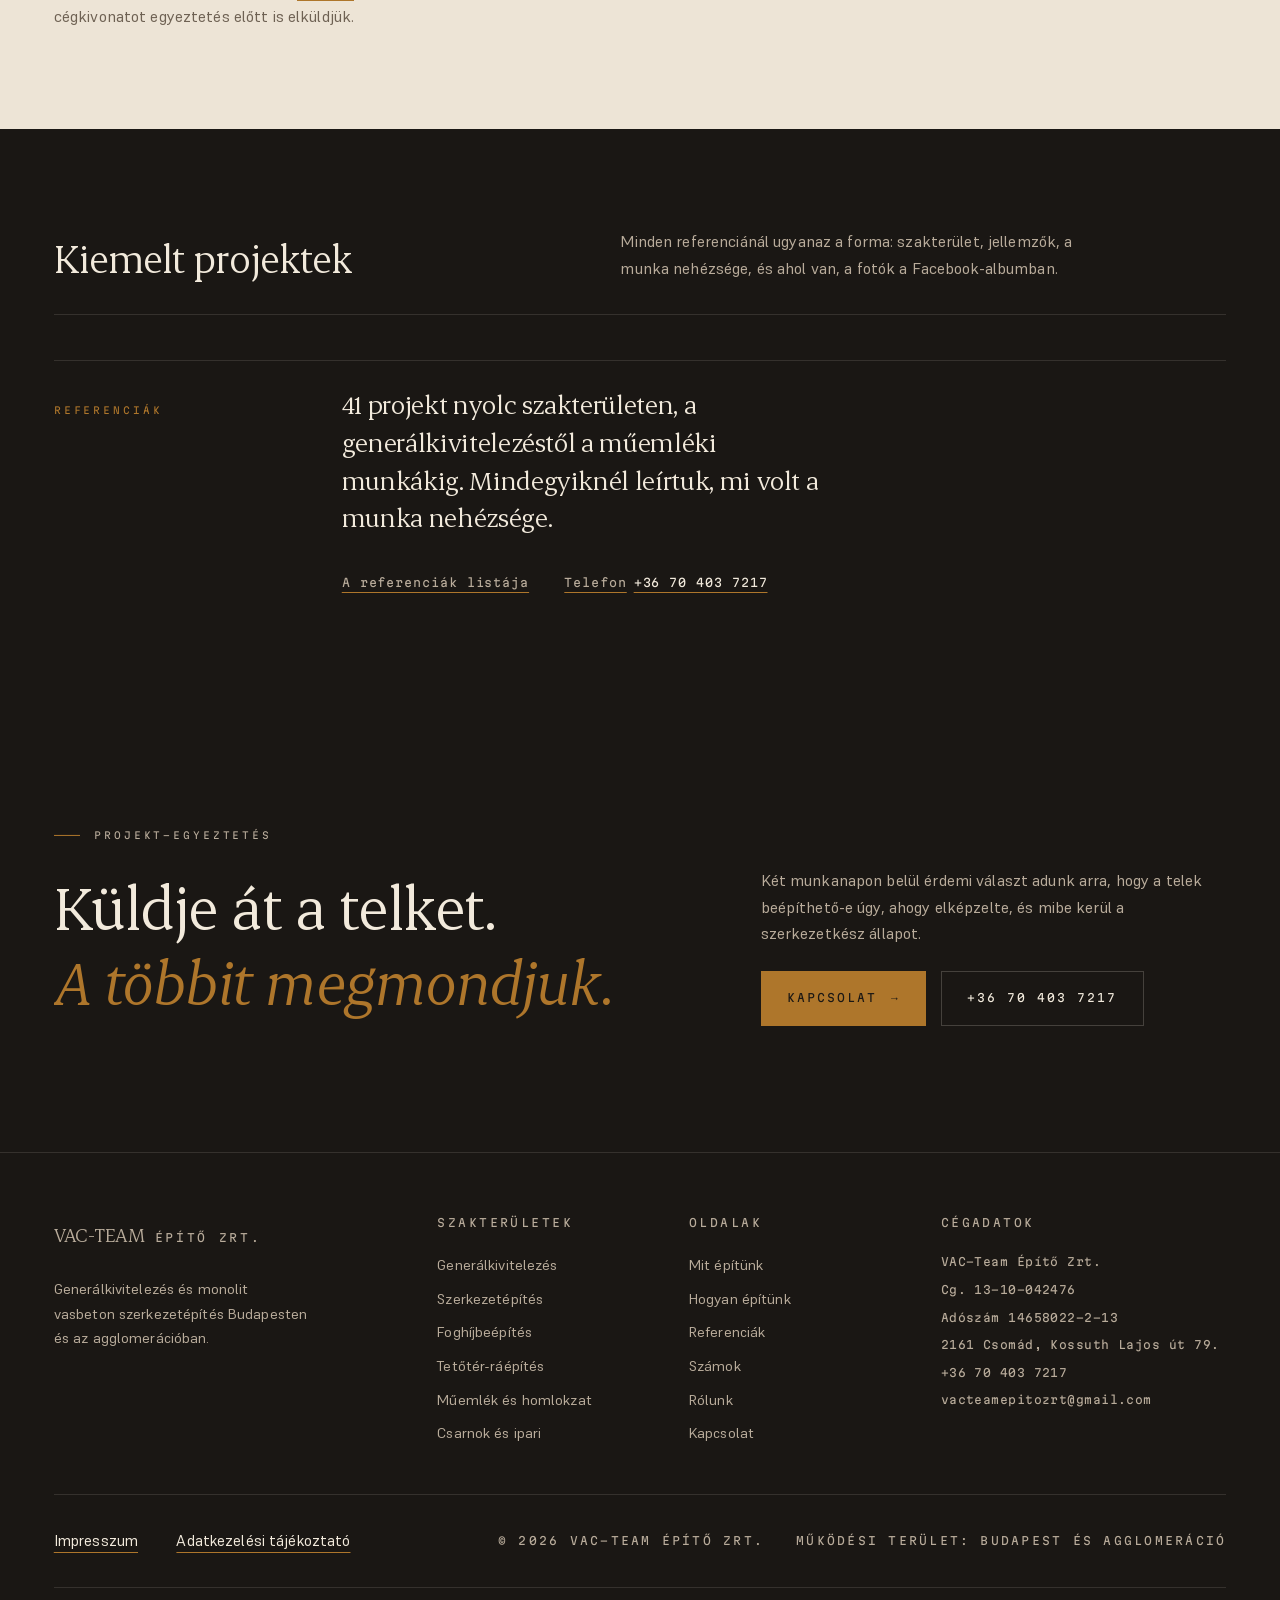
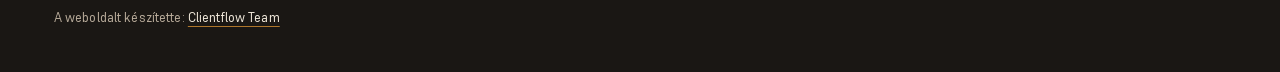
==== commit f4c4fe58: "E-mail-cím asztali gépen a Gmail új levél ablakát nyitja, telefonon a levelezőt; a telefonszám telef" ====
--- a/index.html
+++ b/index.html
@@ -470,6 +470,6 @@
 <script src="js/vendor/gsap.min.js" defer></script>
 <script src="js/vendor/ScrollTrigger.min.js" defer></script>
 <script src="js/vendor/lenis.min.js" defer></script>
-<script src="js/app.js?v=20261102c" defer></script>
+<script src="js/app.js?v=20261102d" defer></script>
 </body>
 </html>
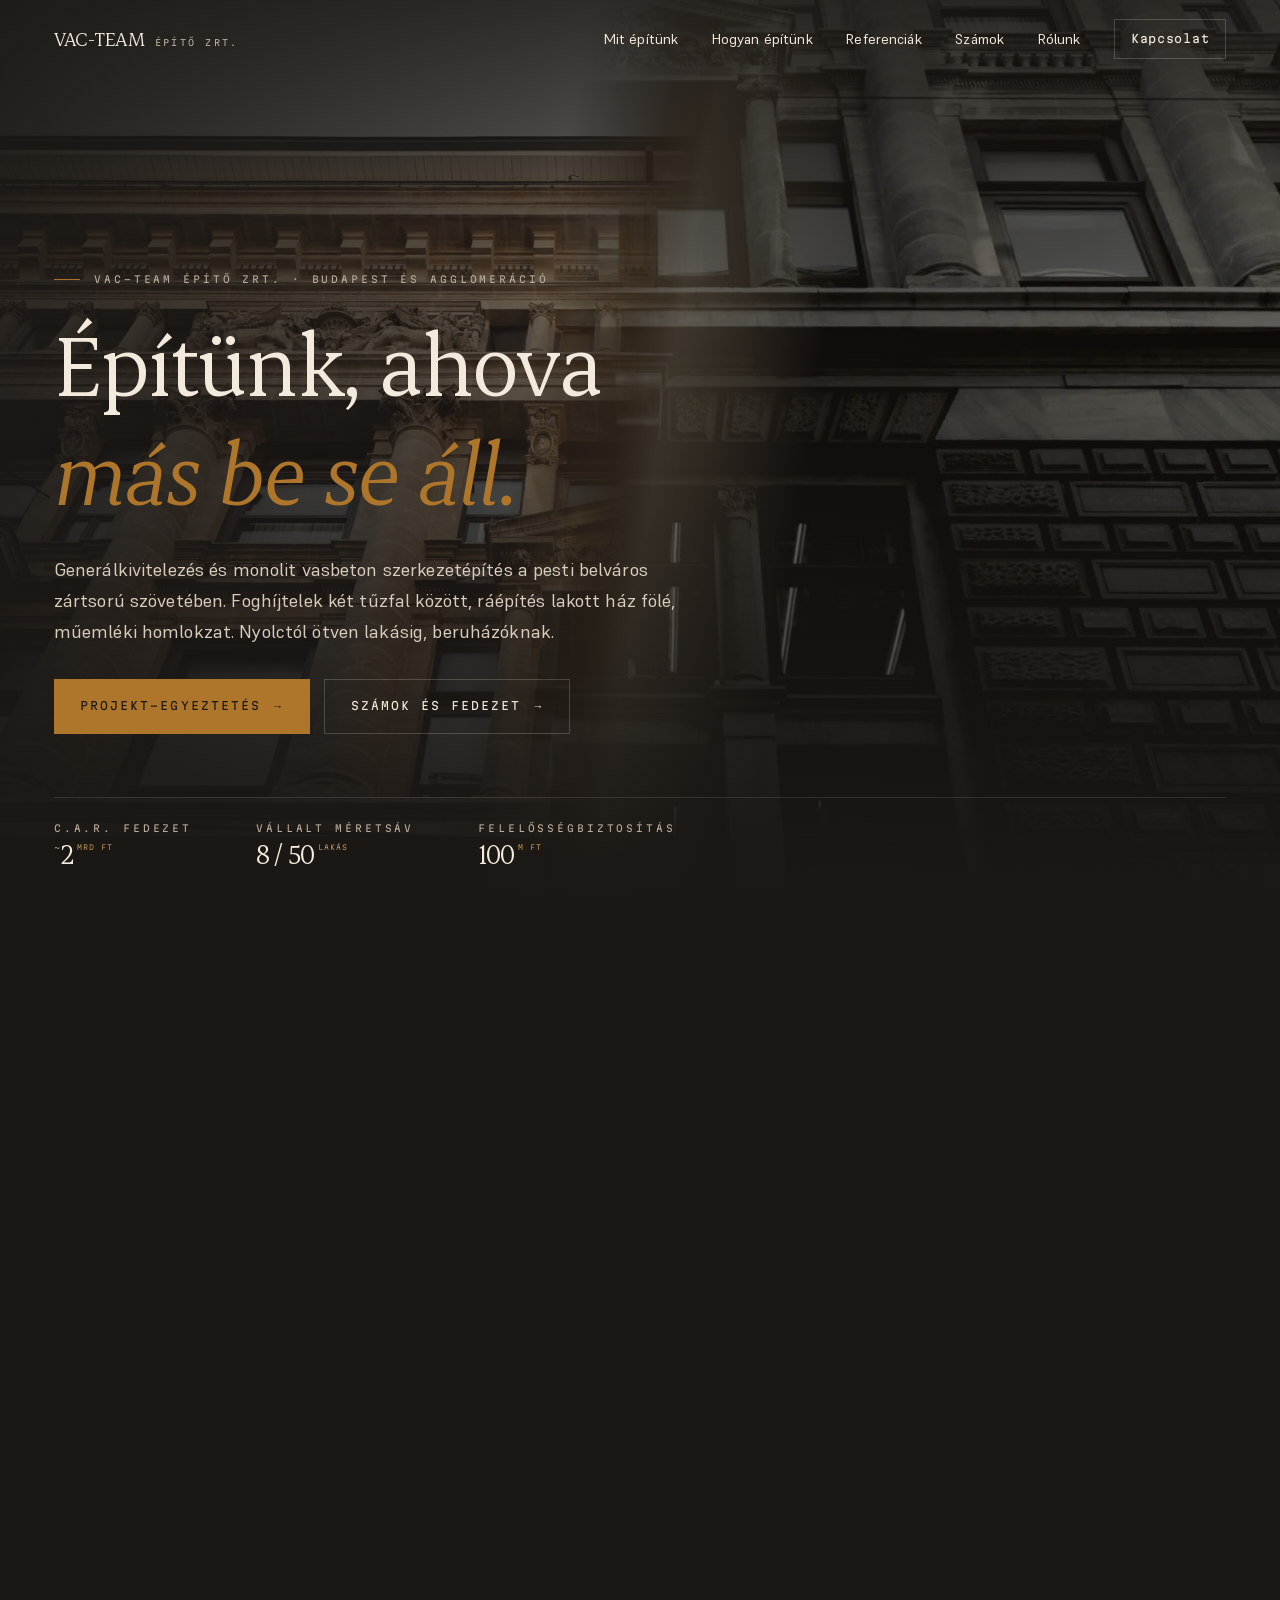
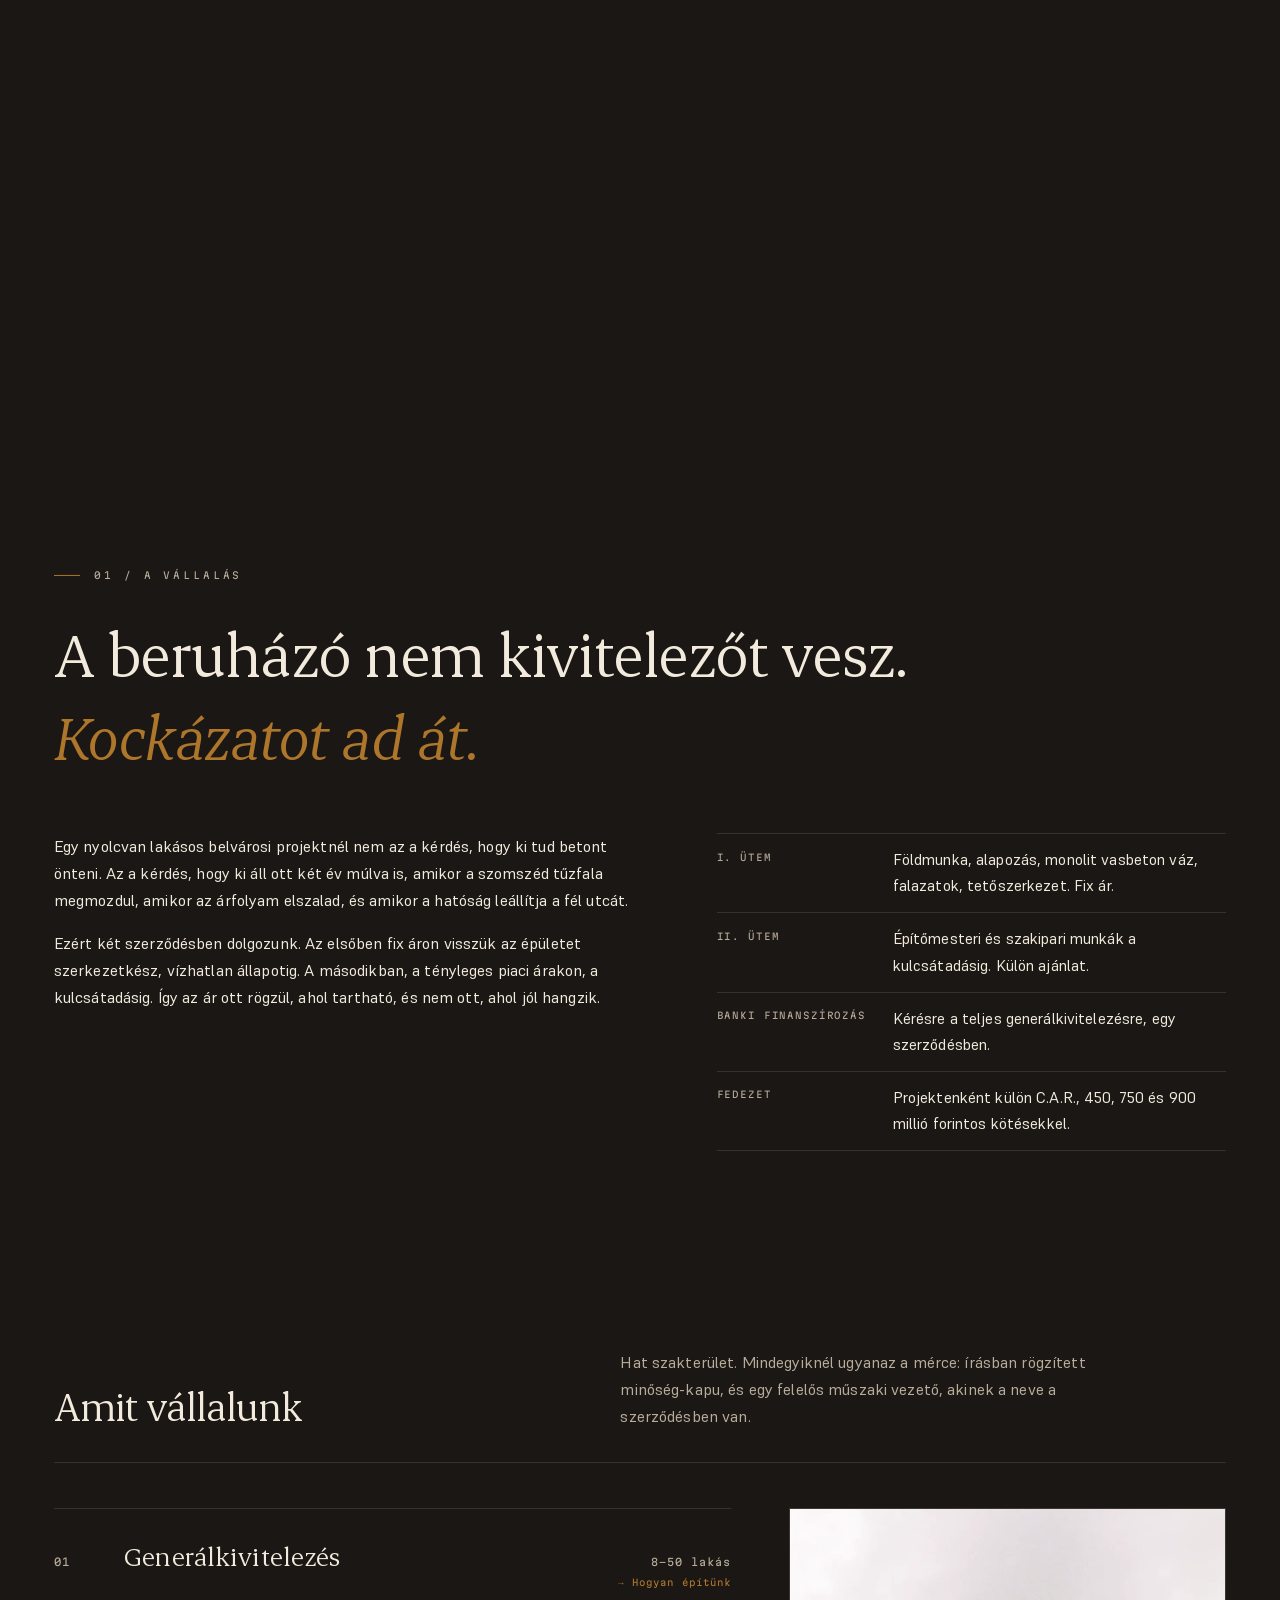
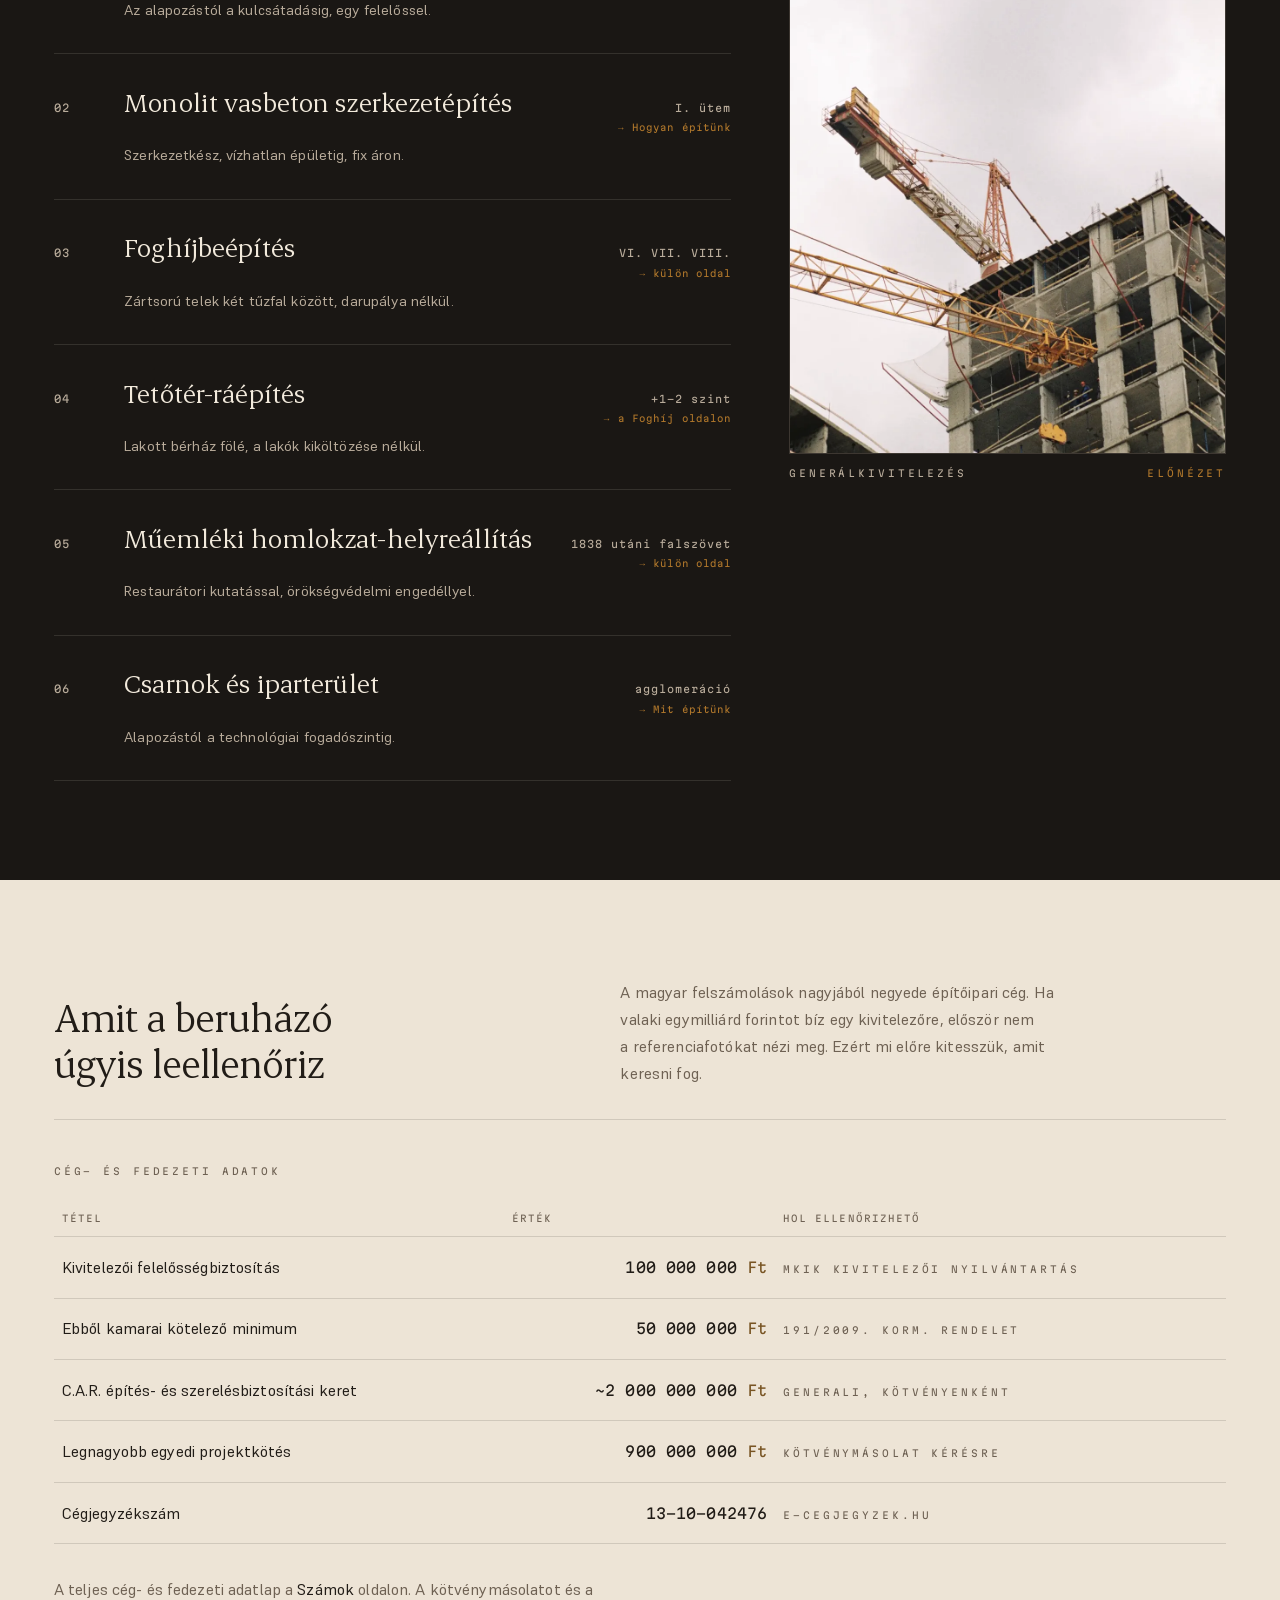
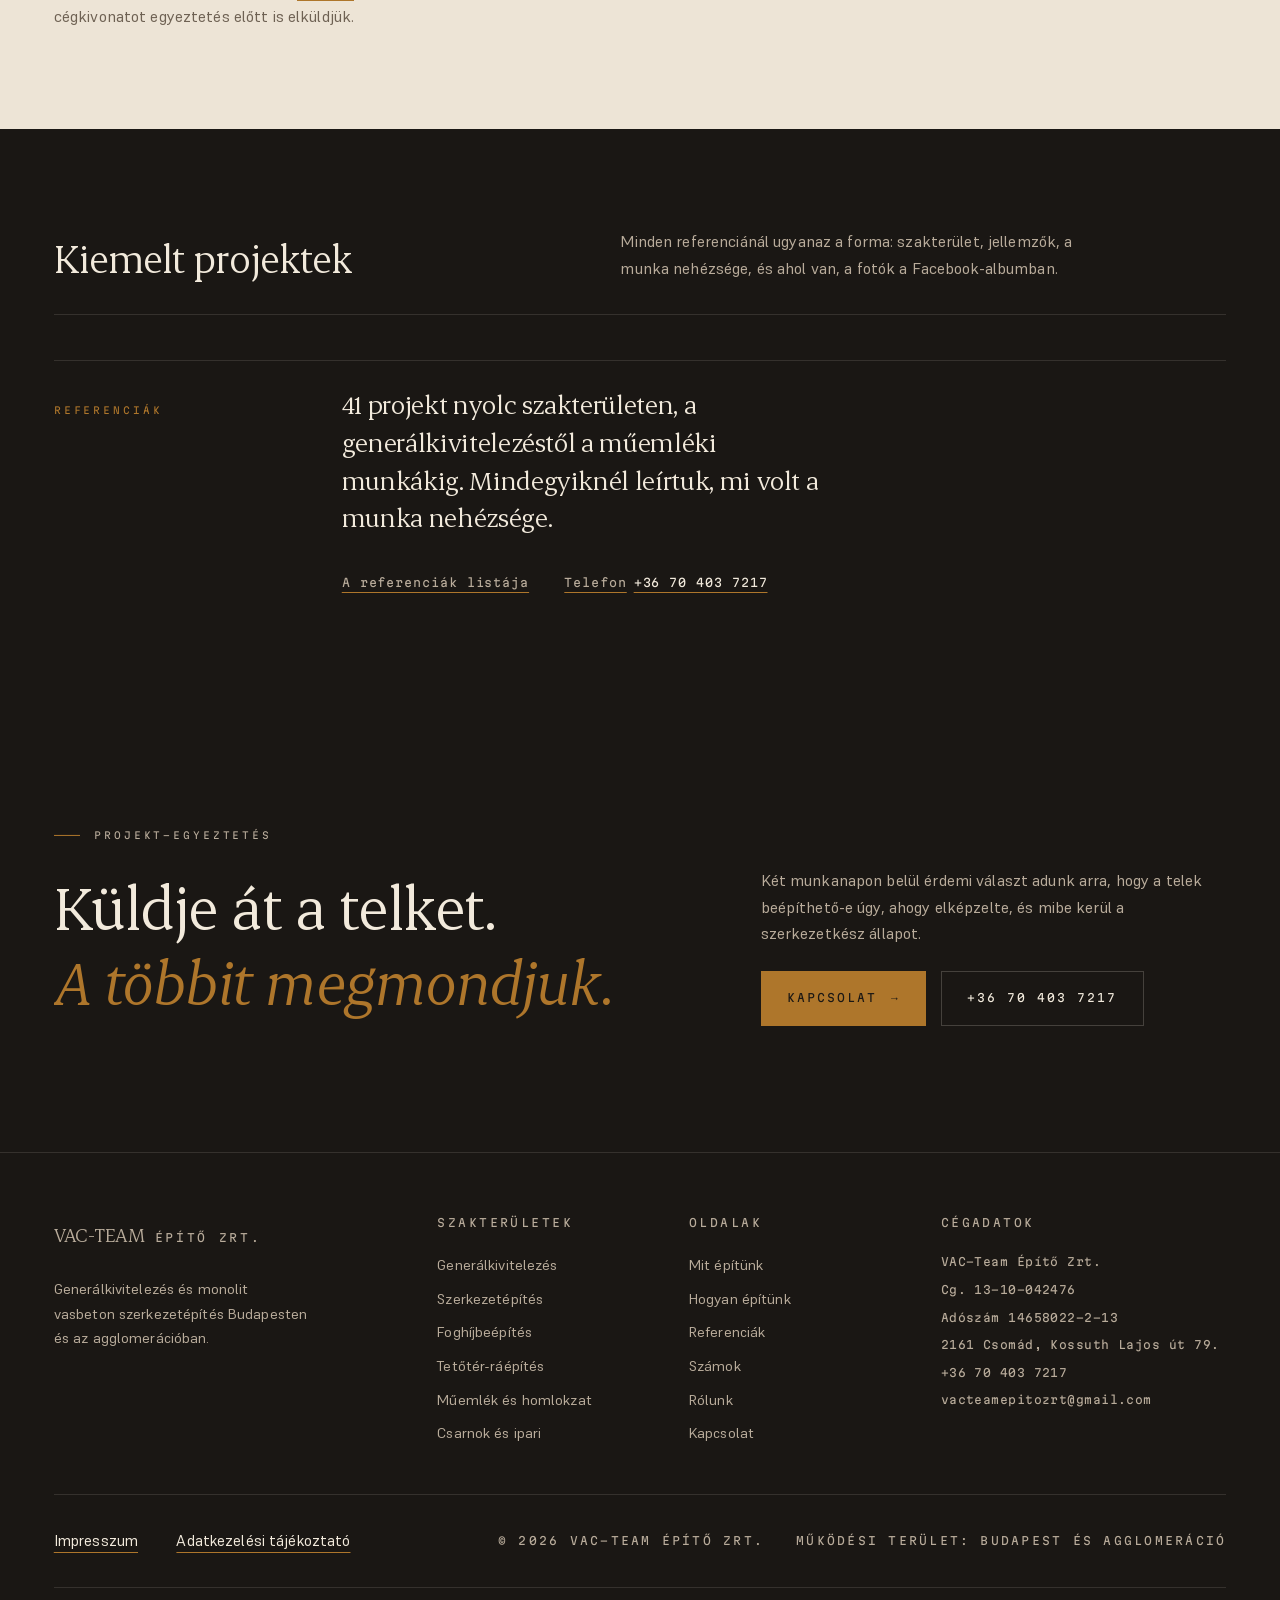
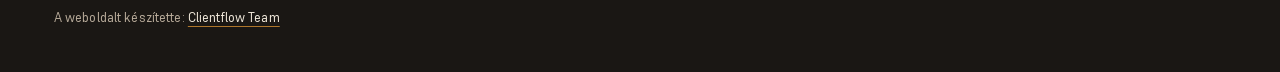
==== commit 5f4c4932: "E-mail-link a Cloudflare e-mail-védelme mellett is a Gmailt nyitja (betöltés után és kattintáskor át" ====
--- a/index.html
+++ b/index.html
@@ -470,6 +470,6 @@
 <script src="js/vendor/gsap.min.js" defer></script>
 <script src="js/vendor/ScrollTrigger.min.js" defer></script>
 <script src="js/vendor/lenis.min.js" defer></script>
-<script src="js/app.js?v=20261102d" defer></script>
+<script src="js/app.js?v=20261102e" defer></script>
 </body>
 </html>
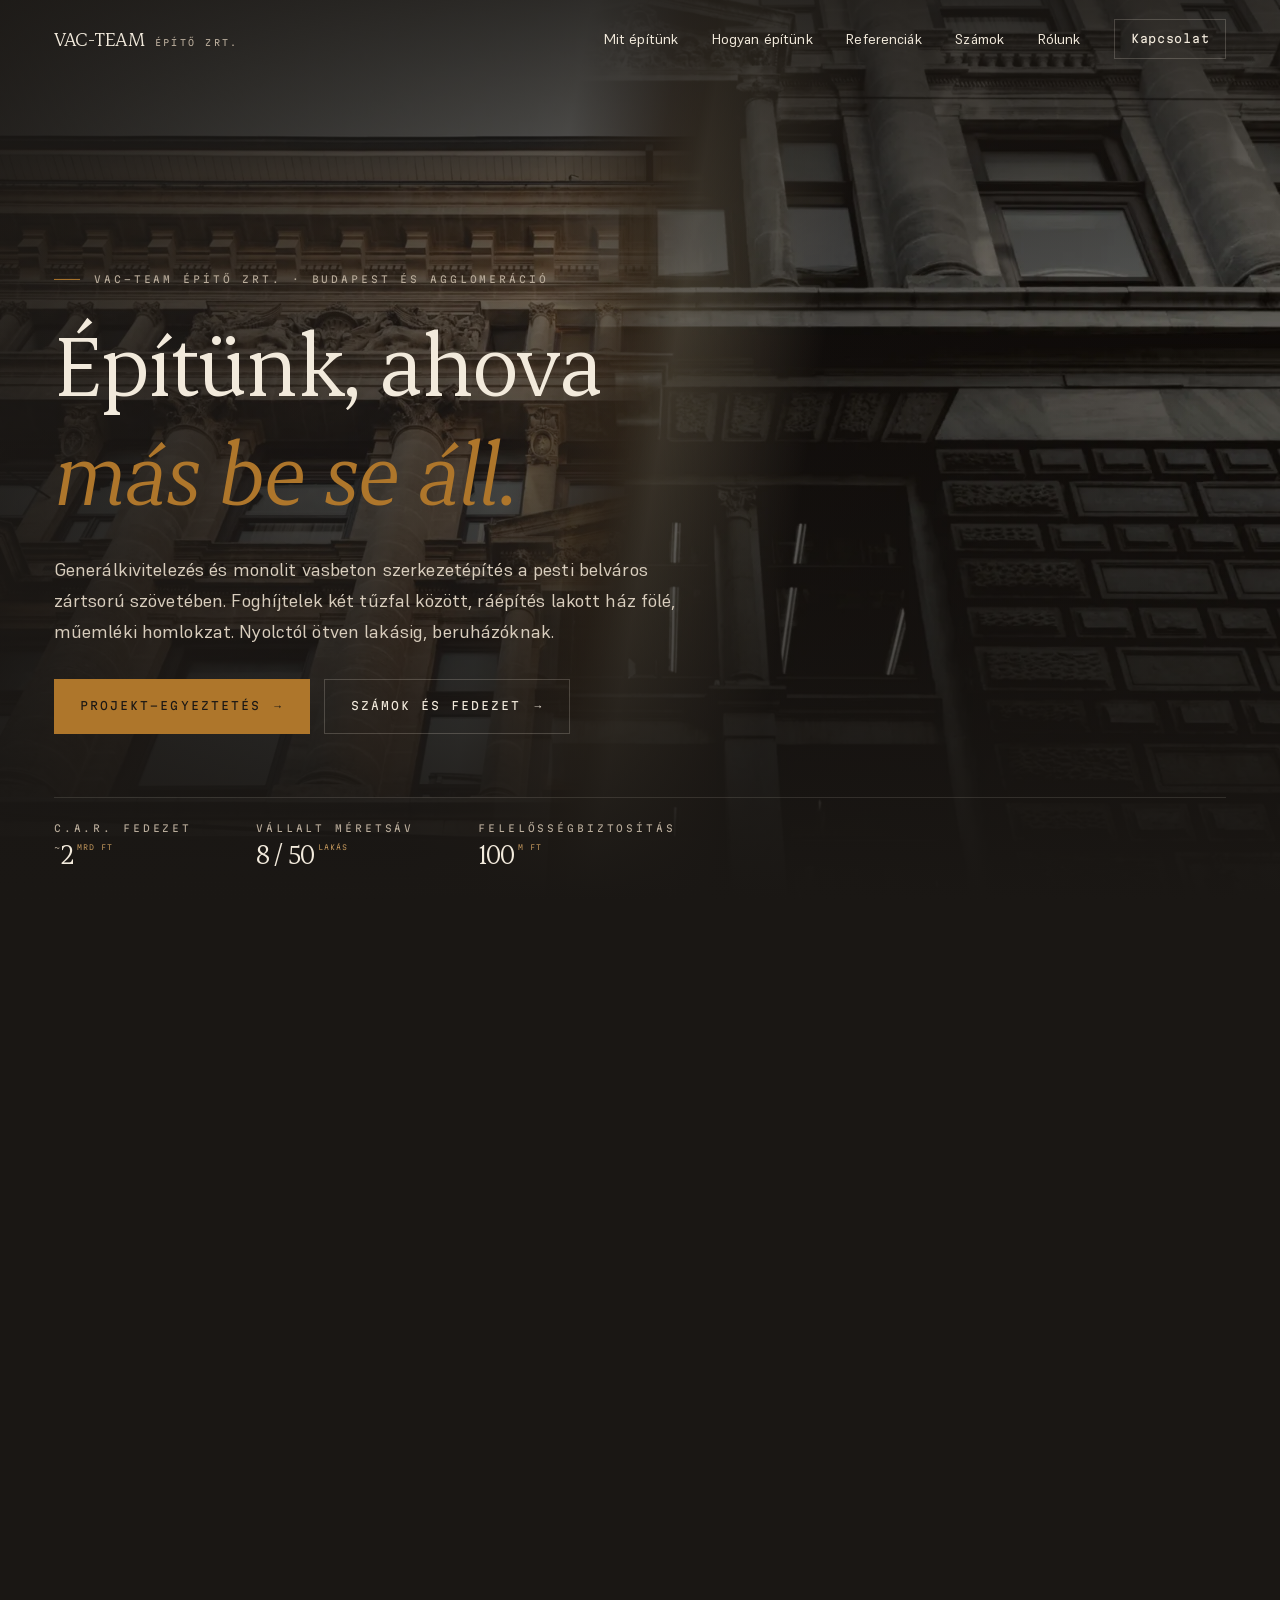
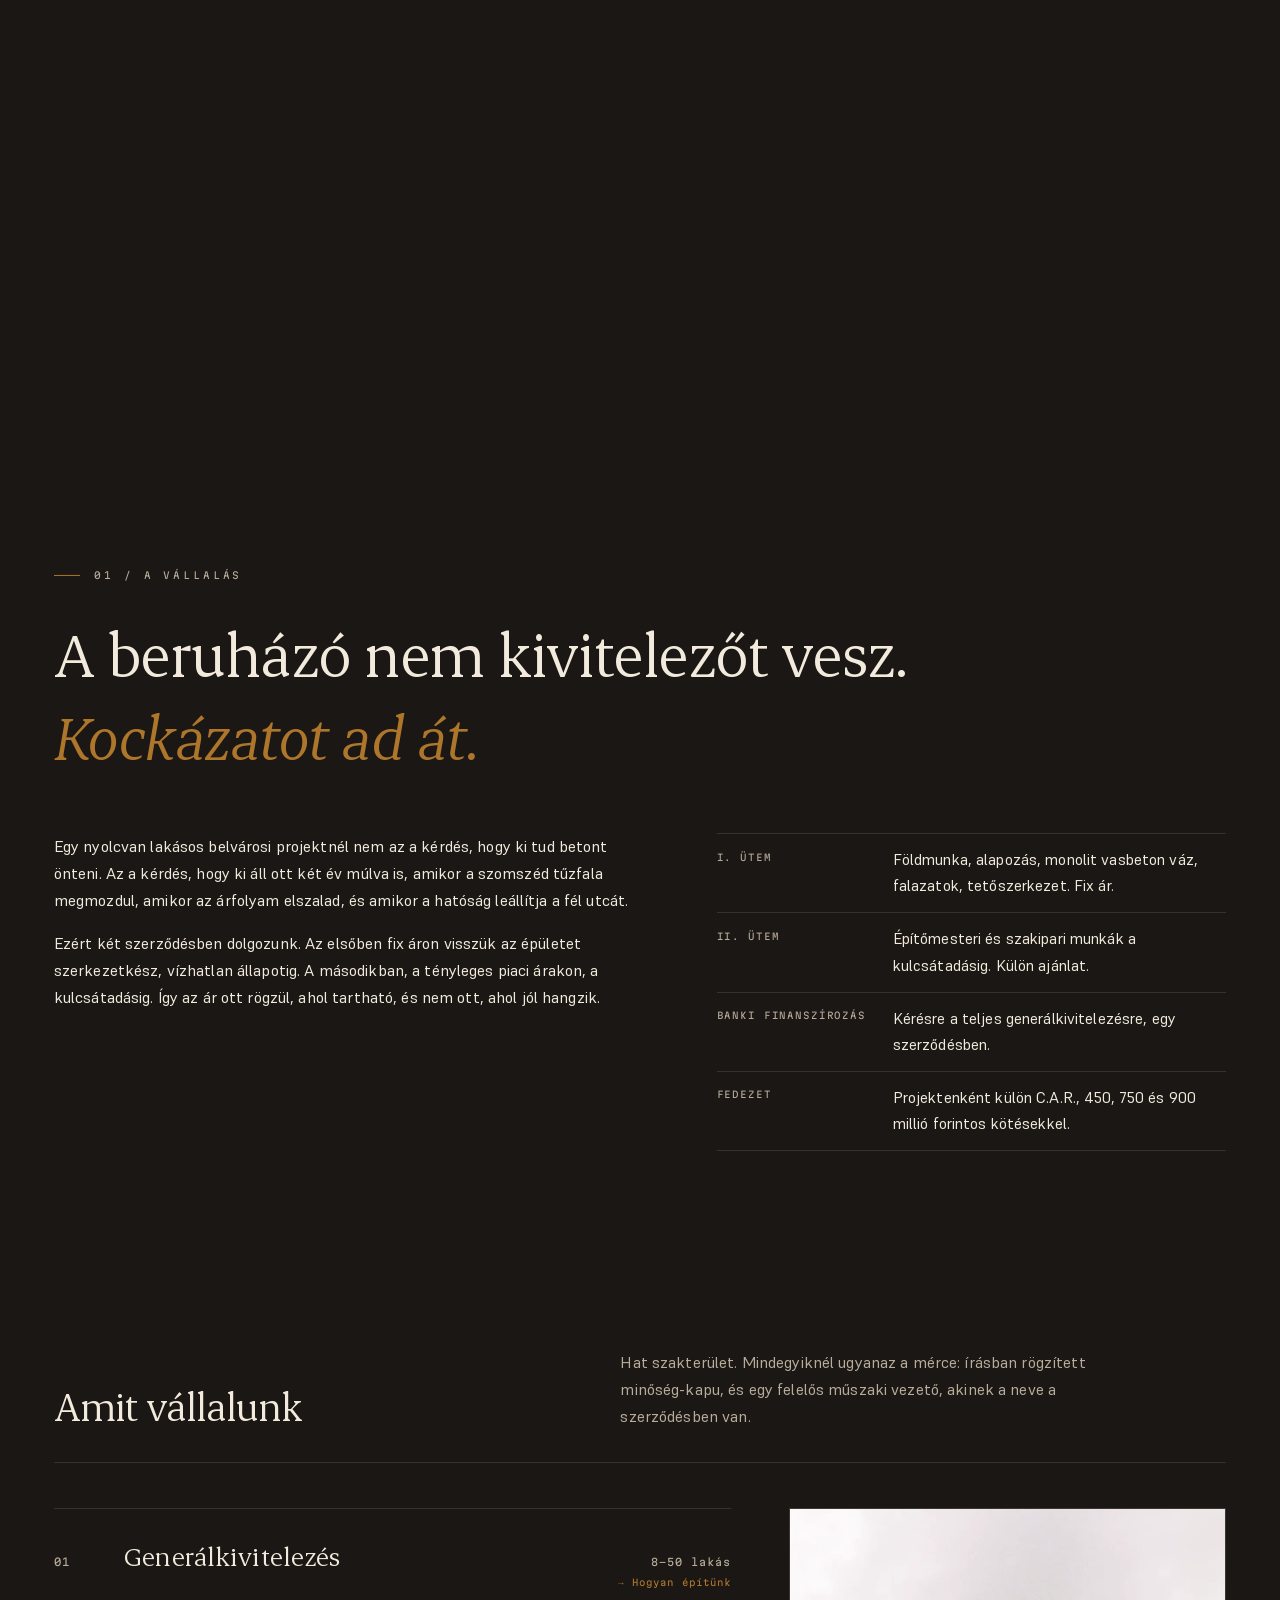
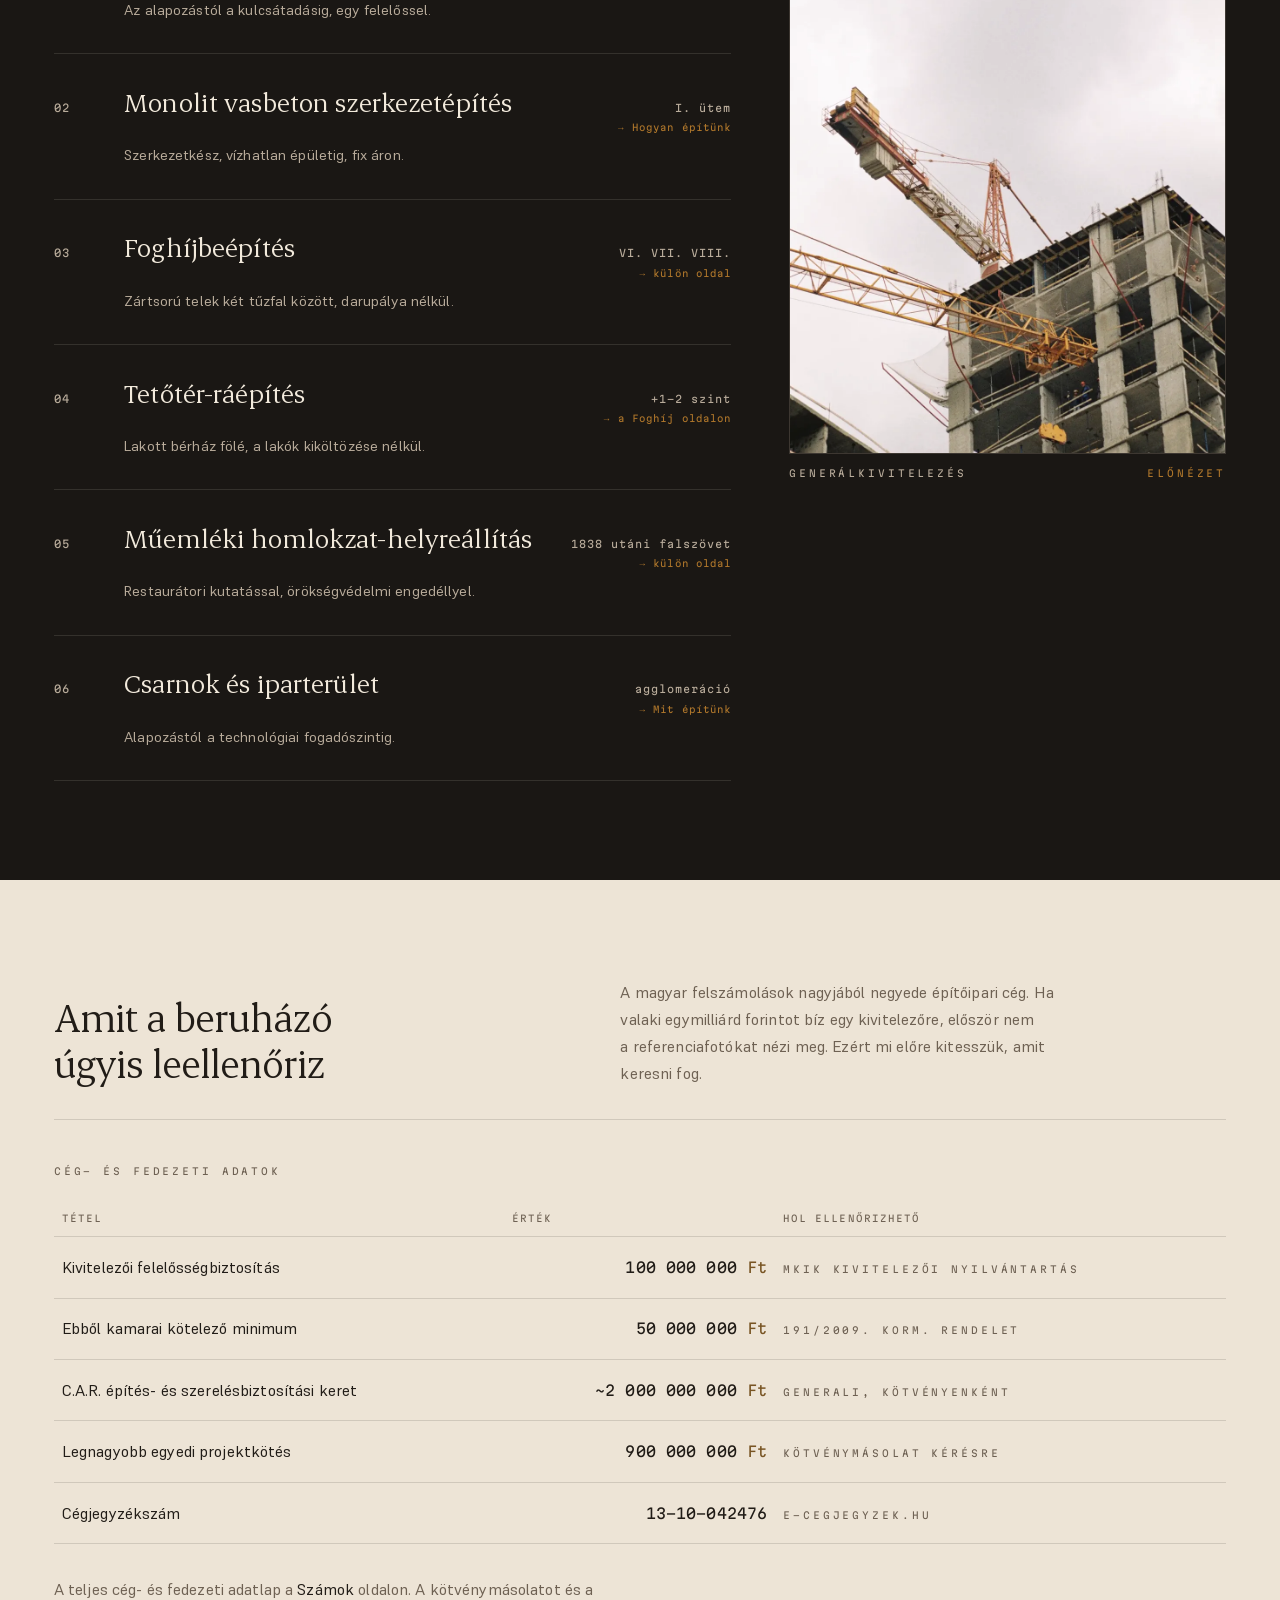
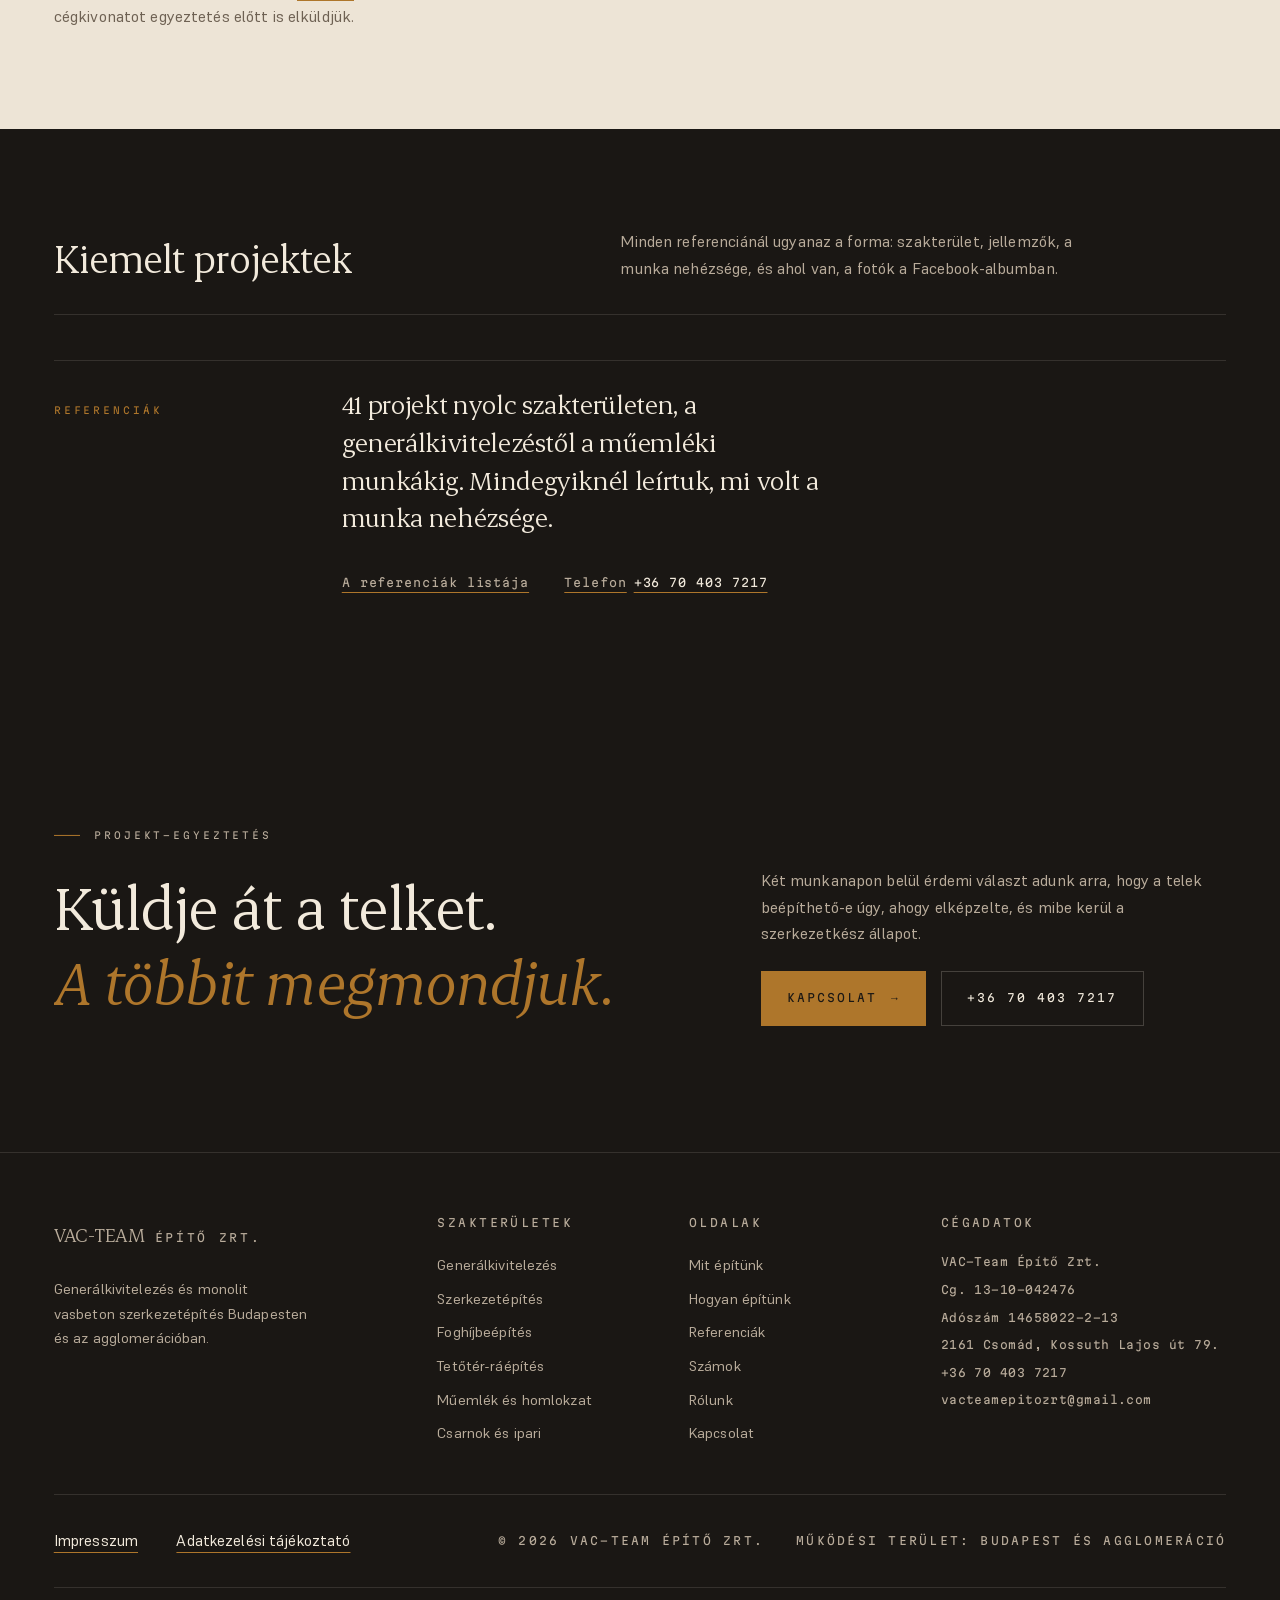
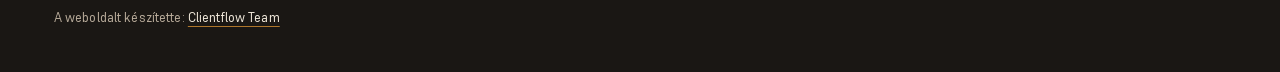
==== commit 12ec7f37: "SEO, GEO és telefon: mért kifejezések a címekben, leírásokban, JSON-LD-ben és az llms.txt-ben; oldal" ====
--- a/index.html
+++ b/index.html
@@ -4,8 +4,8 @@
 <meta charset="UTF-8">
 <meta name="viewport" content="width=device-width, initial-scale=1.0">
 <script>document.documentElement.className += ' js';</script>
-<title>Generálkivitelezés és szerkezetépítés Budapesten · VAC-Team</title>
-<meta name="description" content="Generálkivitelezés és monolit vasbeton szerkezetépítés a pesti belvárosban: foghíjbeépítés, ráépítés, műemléki homlokzat, 8-50 lakásig.">
+<title>Generálkivitelező Budapest, Pest megye, társasház · VAC-Team</title>
+<meta name="description" content="Generálkivitelező Budapest és Pest megye területén, beruházóknak: társasház 8-50 lakásig, foghíjbeépítés, tetőtér-beépítés, homlokzat-felújítás.">
 <link rel="canonical" href="https://vacteam.hu/">
 <link rel="alternate" hreflang="hu" href="https://vacteam.hu/">
 <link rel="alternate" hreflang="x-default" href="https://vacteam.hu/">
@@ -14,15 +14,15 @@
 <meta property="og:type" content="website">
 <meta property="og:site_name" content="VAC-Team Építő Zrt.">
 <meta property="og:locale" content="hu_HU">
-<meta property="og:title" content="Generálkivitelezés és szerkezetépítés Budapesten · VAC-Team Építő Zrt.">
+<meta property="og:title" content="Generálkivitelező Budapest, Pest megye, társasház · VAC-Team Építő Zrt.">
 <meta property="og:description" content="Építünk, ahova más be se áll. Foghíjtelek, ráépítés, műemléki homlokzat a pesti belvárosban, beruházóknak.">
 <meta property="og:url" content="https://vacteam.hu/">
 <meta property="og:image" content="https://vacteam.hu/media/og-kep.jpg">
 <meta property="og:image:width" content="1200">
 <meta property="og:image:height" content="630">
-<meta property="og:image:alt" content="VAC-Team Építő Zrt., generálkivitelezés és szerkezetépítés a pesti belvárosban">
+<meta property="og:image:alt" content="Munkások pillérvasalást kötnek egy monolit vasbeton épület legfelső szintjén">
 <meta name="twitter:card" content="summary_large_image">
-<meta name="twitter:title" content="Generálkivitelezés és szerkezetépítés Budapesten · VAC-Team Építő Zrt.">
+<meta name="twitter:title" content="Generálkivitelező Budapest, Pest megye, társasház · VAC-Team Építő Zrt.">
 <meta name="twitter:description" content="Építünk, ahova más be se áll. Foghíjtelek, ráépítés, műemléki homlokzat a pesti belvárosban, beruházóknak.">
 <meta name="twitter:image" content="https://vacteam.hu/media/og-kep.jpg">
 <meta name="theme-color" content="#1A1714">
@@ -30,7 +30,7 @@
 <link rel="icon" type="image/svg+xml" href="media/favicon.svg">
 <link rel="apple-touch-icon" href="media/apple-touch-icon.png">
 <link rel="manifest" href="site.webmanifest">
-<link rel="stylesheet" href="css/style.css?v=20261102e">
+<link rel="stylesheet" href="css/style.css?v=20261102h">
 <script type="application/ld+json">
 {
  "@context": "https://schema.org",
@@ -53,11 +53,18 @@
    "email": "vacteamepitozrt@gmail.com",
    "vatID": "14658022-2-13",
    "taxID": "14658022-2-13",
-   "identifier": {
-    "@type": "PropertyValue",
-    "propertyID": "Cégjegyzékszám",
-    "value": "13-10-042476"
-   },
+   "identifier": [
+    {
+     "@type": "PropertyValue",
+     "propertyID": "Cégjegyzékszám",
+     "value": "13-10-042476"
+    },
+    {
+     "@type": "PropertyValue",
+     "propertyID": "MKIK építőipari kivitelezői névjegyzék, nyilvántartási szám",
+     "value": "26B79262"
+    }
+   ],
    "foundingDate": "2009",
    "address": {
     "@type": "PostalAddress",
@@ -74,7 +81,7 @@
     },
     {
      "@type": "AdministrativeArea",
-     "name": "Budapesti agglomeráció"
+     "name": "Pest megye"
     }
    ],
    "employee": {
@@ -84,11 +91,15 @@
    },
    "knowsAbout": [
     "generálkivitelezés",
+    "társasház kivitelezés",
     "monolit vasbeton szerkezetépítés",
     "foghíjbeépítés",
-    "tetőtér-ráépítés",
-    "műemléki homlokzat-helyreállítás",
-    "csarnoképítés"
+    "tetőtér-beépítés",
+    "emeletráépítés",
+    "homlokzat-felújítás",
+    "műemlék homlokzat-felújítás",
+    "csarnoképítés",
+    "építőipari projektmenedzsment"
    ],
    "hasOfferCatalog": {
     "@type": "OfferCatalog",
@@ -98,42 +109,48 @@
       "@type": "Offer",
       "itemOffered": {
        "@type": "Service",
-       "name": "Generálkivitelezés"
+       "name": "Generálkivitelezés",
+       "url": "https://vacteam.hu/hogyan-epitunk#general"
       }
      },
      {
       "@type": "Offer",
       "itemOffered": {
        "@type": "Service",
-       "name": "Monolit vasbeton szerkezetépítés"
+       "name": "Monolit vasbeton szerkezetépítés",
+       "url": "https://vacteam.hu/hogyan-epitunk#szerkezet"
       }
      },
      {
       "@type": "Offer",
       "itemOffered": {
        "@type": "Service",
-       "name": "Foghíjbeépítés"
+       "name": "Foghíjbeépítés",
+       "url": "https://vacteam.hu/foghij"
       }
      },
      {
       "@type": "Offer",
       "itemOffered": {
        "@type": "Service",
-       "name": "Tetőtér-ráépítés"
+       "name": "Tetőtér-beépítés és emeletráépítés",
+       "url": "https://vacteam.hu/foghij#tetoter"
       }
      },
      {
       "@type": "Offer",
       "itemOffered": {
        "@type": "Service",
-       "name": "Műemléki homlokzat-helyreállítás"
+       "name": "Műemlék homlokzat-felújítás",
+       "url": "https://vacteam.hu/muemlek"
       }
      },
      {
       "@type": "Offer",
       "itemOffered": {
        "@type": "Service",
-       "name": "Csarnok és iparterület"
+       "name": "Csarnok és iparterület",
+       "url": "https://vacteam.hu/mit-epitunk#csarnok"
       }
      }
     ]
@@ -156,8 +173,8 @@
    "@type": "WebPage",
    "@id": "https://vacteam.hu/#oldal",
    "url": "https://vacteam.hu/",
-   "name": "Generálkivitelezés és szerkezetépítés Budapesten · VAC-Team",
-   "description": "Generálkivitelezés és monolit vasbeton szerkezetépítés a pesti belvárosban: foghíjbeépítés, ráépítés, műemléki homlokzat, 8-50 lakásig.",
+   "name": "Generálkivitelező Budapest, Pest megye, társasház · VAC-Team",
+   "description": "Generálkivitelező Budapest és Pest megye területén, beruházóknak: társasház 8-50 lakásig, foghíjbeépítés, tetőtér-beépítés, homlokzat-felújítás.",
    "inLanguage": "hu",
    "isPartOf": {
     "@id": "https://vacteam.hu/#web"
@@ -167,7 +184,13 @@
     "@id": "https://vacteam.hu/#ceg",
     "name": "VAC-Team Építő Zrt."
    },
-   "dateModified": "2026-10-13"
+   "dateModified": "2026-11-02",
+   "primaryImageOfPage": {
+    "@type": "ImageObject",
+    "url": "https://vacteam.hu/media/og-kep.jpg",
+    "width": 1200,
+    "height": 630
+   }
   }
  ]
 }
@@ -176,6 +199,7 @@
 <body class="p-index">
 
 <!-- CHROME:NAV:start -->
+<a class="skip" href="#tartalom">Ugrás a tartalomra</a>
 <nav class="nav">
   <div class="nav__in">
     <a href="./" class="brand"><b>VAC-TEAM</b><span>Építő Zrt.</span></a>
@@ -206,8 +230,7 @@
 </div>
 <!-- CHROME:NAV:end -->
 
-<!-- ======================= HERO: SÚROLÓFÉNY (pinnelt pálya) ======================= -->
-<div class="herotrack" data-rake-track>
+<div class="herotrack" data-rake-track id="tartalom">
 <header class="hero">
   <div class="hero__bg">
     <div class="rake" data-rake data-rake-start="0.06">
@@ -254,7 +277,6 @@
 </header>
 </div>
 
-<!-- ======================= 01 · MANIFESZTUM ======================= -->
 <section class="sect wrap s-manifest">
   <p class="lab lab-rule" data-in>01 / A vállalás</p>
   <blockquote class="quote mask">
@@ -279,7 +301,6 @@
   </div>
 </section>
 
-<!-- ======================= 02 · AMIT VÁLLALUNK (index + peek) ======================= -->
 <section class="sect wrap">
   <div class="shd">
     <h2 class="shd__t" data-in>Amit vállalunk</h2>
@@ -341,7 +362,6 @@
   </div>
 </section>
 
-<!-- ======================= 03 · A SZÁMOK (világos világ) ======================= -->
 <section class="sect light s-num">
   <div class="wrap">
     <div class="shd">
@@ -376,7 +396,6 @@
   </div>
 </section>
 
-<!-- ======================= 04 · KIEMELT PROJEKTEK ======================= -->
 <section class="sect wrap s-proj">
   <div class="shd">
     <h2 class="shd__t" data-in>Kiemelt projektek</h2>
@@ -396,7 +415,6 @@
   </div>
 </section>
 
-<!-- ======================= 05 · ZÁRÁS ======================= -->
 <section class="sect wrap s-cta">
   <p class="lab lab-rule" data-in>Projekt-egyeztetés</p>
   <div class="s-cta__row">
@@ -425,7 +443,7 @@
           szerkezetépítés Budapesten és az agglomerációban.</p>
       </div>
       <div class="foot__col">
-        <h4>Szakterületek</h4>
+        <h2 class="foot__h">Szakterületek</h2>
         <a href="hogyan-epitunk#general">Generálkivitelezés</a>
         <a href="hogyan-epitunk#szerkezet">Szerkezetépítés</a>
         <a href="foghij">Foghíjbeépítés</a>
@@ -434,7 +452,7 @@
         <a href="mit-epitunk#csarnok">Csarnok és ipari</a>
       </div>
       <div class="foot__col">
-        <h4>Oldalak</h4>
+        <h2 class="foot__h">Oldalak</h2>
         <a href="mit-epitunk">Mit építünk</a>
         <a href="hogyan-epitunk">Hogyan építünk</a>
         <a href="referenciak">Referenciák</a>
@@ -443,7 +461,7 @@
         <a href="kapcsolat">Kapcsolat</a>
       </div>
       <div class="foot__col">
-        <h4>Cégadatok</h4>
+        <h2 class="foot__h">Cégadatok</h2>
         <span class="foot__mono">VAC-Team Építő Zrt.</span>
         <span class="foot__mono">Cg. 13-10-042476</span>
         <span class="foot__mono">Adószám 14658022-2-13</span>
@@ -470,6 +488,6 @@
 <script src="js/vendor/gsap.min.js" defer></script>
 <script src="js/vendor/ScrollTrigger.min.js" defer></script>
 <script src="js/vendor/lenis.min.js" defer></script>
-<script src="js/app.js?v=20261102e" defer></script>
+<script src="js/app.js?v=20261102h" defer></script>
 </body>
 </html>
--- a/css/style.css
+++ b/css/style.css
@@ -1,18 +1,3 @@
-/* ==========================================================================
-   VAC-TEAM ÉPÍTŐ ZRT. — „ARANYÓRA" (koncepció 2)
-   --------------------------------------------------------------------------
-   Az alapszín NEM tervezői ötlet, hanem mérés: a cég saját fotóinak árnyéka
-   #1E1C1A (30° meleg), ezért a ground is meleg majdnem-fekete. Az accent a
-   képeken már ott lévő budapesti szecessziós okker, nem munkavédelmi sárga.
-   Anyagnevek a token-nevekben (kova, vakolat, okker, terrakotta, patina).
-   Alfa-értékek előre kevert tokenek, nem opacity a rétegen.
-   ZÉRÓ rajzolt SVG. A vizuál: fotó + tipográfia + fény.
-   ========================================================================== */
-
-/* Helyi betűk. Külső betű-kérés nincs.
-   Erode, Supreme: Fontshare, ITF Free Font License 2.0, 01. pont: saját weboldalon
-   self-host engedélyezett, a fájl változatlan (subset és konverzió nélkül).
-   Martian Mono: SIL Open Font License, Google Fonts, változó súly (300-400), latin + latin-ext. */
 @font-face{font-family:'Erode';src:url('../fonts/erode-400.woff2') format('woff2');font-weight:400;font-style:normal;font-display:swap}
 @font-face{font-family:'Erode';src:url('../fonts/erode-400i.woff2') format('woff2');font-weight:400;font-style:italic;font-display:swap}
 @font-face{font-family:'Erode';src:url('../fonts/erode-500.woff2') format('woff2');font-weight:500;font-style:normal;font-display:swap}
@@ -23,27 +8,23 @@
 @font-face{font-family:'Martian Mono';src:url('../fonts/martian-mono-latin-ext.woff2') format('woff2');font-weight:300 400;font-style:normal;font-display:swap;unicode-range:U+0100-02BA,U+02BD-02C5,U+02C7-02CC,U+02CE-02D7,U+02DD-02FF,U+0304,U+0308,U+0329,U+1D00-1DBF,U+1E00-1E9F,U+1EF2-1EFF,U+2020,U+20A0-20AB,U+20AD-20C4,U+2113,U+2C60-2C7F,U+A720-A7FF}
 @font-face{font-family:'Martian Mono';src:url('../fonts/martian-mono-latin.woff2') format('woff2');font-weight:300 400;font-style:normal;font-display:swap;unicode-range:U+0000-00FF,U+0131,U+0152-0153,U+02BB-02BC,U+02C6,U+02DA,U+02DC,U+0304,U+0308,U+0329,U+2000-206F,U+20AC,U+2122,U+2191,U+2193,U+2212,U+2215,U+FEFF,U+FFFD}
 
-/* ---------- 1. TOKENEK ---------- */
 :root{
-  /* anyag-alapok */
-  --kova:#1A1714;            /* ground: meleg majdnem-fekete, a fotók árnyéka */
-  --kova-2:#231E19;          /* emelt felület */
-  --kova-3:#2E2721;          /* második emelés */
-  --vakolat:#EDE4D6;         /* világos „vakolat" világ */
+
+  --kova:#1A1714;
+  --kova-2:#231E19;
+  --kova-3:#2E2721;
+  --vakolat:#EDE4D6;
   --vakolat-2:#E3D8C7;
   --meszko:#D6C9B4;
 
-  /* tinta */
-  --ink:#F2EADC;             /* szöveg sötéten */
-  --ink-2:#B9AC9B;           /* másodlagos sötéten (meleg, sosem semleges szürke) */
-  --ink-dark:#211C17;        /* szöveg világoson */
+  --ink:#F2EADC;
+  --ink-2:#B9AC9B;
+  --ink-dark:#211C17;
   --ink-dark-2:#6E6153;
 
-  /* EGY accent + egy vonal-kiegészítő */
-  --okker:#AE762B;           /* budapesti szecessziós okker */
+  --okker:#AE762B;
   --terrakotta:#BF8764;
 
-  /* előre kevert alfák (nem opacity!) */
   --line:#F2EADC1F;
   --line-2:#F2EADC33;
   --line-dark:#211C1724;
@@ -52,12 +33,10 @@
   --okker-a2:#AE762B14;
   --scrim:#1A1714D9;
 
-  /* tipó */
   --display:'Erode','Iowan Old Style','Palatino Linotype',Georgia,serif;
   --sans:'Supreme','Helvetica Neue',Helvetica,Arial,sans-serif;
   --mono:'Martian Mono',ui-monospace,'Cascadia Mono',Consolas,monospace;
 
-  /* skála: 1.28 arány, korlátos clamp (max ≈ 2.5× min) */
   --t--2:.7rem;
   --t--1:.8125rem;
   --t-0:1rem;
@@ -65,29 +44,26 @@
   --t-2:clamp(1.35rem,1.1rem + .9vw,1.85rem);
   --t-3:clamp(1.75rem,1.3rem + 1.8vw,2.9rem);
   --t-4:clamp(2.3rem,1.5rem + 3.4vw,4.4rem);
-  --t-5:clamp(3rem,1.6rem + 5.6vw,6rem);   /* hero plafon 6rem */
-
-  /* ritmus: minden függőleges érték 8px többszöröse */
+  --t-5:clamp(3rem,1.6rem + 5.6vw,6rem);
+
   --sp-1:.5rem;  --sp-2:1rem;  --sp-3:1.5rem; --sp-4:2rem;
   --sp-5:3rem;   --sp-6:4rem;  --sp-7:6rem;   --sp-8:9rem;
   --gut:clamp(1.25rem,4.2vw,5rem);
   --maxw:1420px;
   --nav-h:78px;
 
-  /* motion: exponenciális kifutás, nulla pattogás */
   --e-out:cubic-bezier(.16,1,.3,1);
   --e-quart:cubic-bezier(.25,1,.5,1);
   --e-soft:cubic-bezier(.17,.84,.44,1);
 }
 
-/* ---------- 2. ALAP ---------- */
 *{margin:0;padding:0;box-sizing:border-box}
 html{-webkit-font-smoothing:antialiased;text-rendering:optimizeLegibility;
   scroll-behavior:auto;overflow-x:clip}
 body{background:var(--kova);color:var(--ink);font-family:var(--sans);
   font-size:var(--t-0);line-height:1.68;letter-spacing:.008em;font-weight:400;
   overflow-x:clip}
-/* Lenis hivatalos szabályok */
+
 html.lenis,html.lenis body{height:auto}
 .lenis:not(.lenis-autoToggle).lenis-stopped{overflow:clip}
 .lenis [data-lenis-prevent]{overscroll-behavior:contain}
@@ -108,15 +84,11 @@
 .sr-only{position:absolute;width:1px;height:1px;margin:-1px;padding:0;overflow:hidden;
   clip:rect(0 0 0 0);white-space:nowrap;border:0}
 
-/* világos világ */
 .light{background:var(--vakolat);color:var(--ink-dark)}
 .light h1,.light h2,.light h3,.light h4{color:var(--ink-dark)}
 .light .muted{color:var(--ink-dark-2)}
 .muted{color:var(--ink-2)}
 
-/* ---------- 3. MIKRO-TIPOGRÁFIA ---------- */
-/* mono címke: kicsi, tágan tördelt, a „mérnöki hitelesség" hordozója */
-/* max-width:none kell: a p{max-width:68ch} különben tördeli a mono címkéket */
 .lab{font-family:var(--mono);font-size:.6rem;font-weight:400;letter-spacing:.3em;
   text-transform:uppercase;color:var(--ink-2);line-height:1.4;max-width:none;text-wrap:wrap}
 .light .lab{color:var(--ink-dark-2)}
@@ -125,11 +97,10 @@
 .lab-rule::before{content:'';width:26px;height:1px;background:var(--okker);flex:0 0 auto;
   transform:translateY(-.32em)}
 
-/* szám-tipográfia: saját arc, könnyű súly, külön egység, megtartott jelek */
 .fig{font-family:var(--display);font-weight:400;line-height:.9;letter-spacing:-.03em;
   font-variant-numeric:tabular-nums;color:var(--ink)}
 .light .fig{color:var(--ink-dark)}
-/* a vertical-align em-je a SAJÁT kis fontméretre vonatkozik, ezért nagy szorzó kell */
+
 .fig__pre{font-family:var(--mono);font-size:.3em;font-weight:300;letter-spacing:0;
   vertical-align:1.55em;color:var(--ink-2);margin-right:.18em}
 .light .fig__pre{color:var(--ink-dark-2)}
@@ -137,7 +108,6 @@
 .fig__unit{font-family:var(--mono);font-size:.24em;font-weight:300;letter-spacing:.14em;
   text-transform:uppercase;color:var(--okker);margin-left:.55em;vertical-align:2.05em}
 
-/* ---------- 4. NAV ---------- */
 .nav{position:fixed;top:0;left:0;width:100%;z-index:80;
   transition:transform .5s var(--e-out),background-color .4s ease,border-color .4s ease;
   border-bottom:1px solid transparent}
@@ -161,7 +131,7 @@
   transition:transform .55s var(--e-soft) .1s}
 .nav__a:hover{color:var(--okker)}
 .nav__a:hover::after,.nav__a[aria-current="page"]::after{transform:scaleX(1)}
-/* mélyoldalon a szülő-szekció halvány jelölést kap: látszik, hol jár a látogató */
+
 .nav__a--sect::after{transform:scaleX(1);opacity:.4}
 .nav__tel{font-family:var(--mono);font-size:.72rem;letter-spacing:.06em;
   padding:.6rem 1rem;border:1px solid var(--line-2);transition:border-color .35s,color .35s;
@@ -183,14 +153,13 @@
 .mob.open{opacity:1;visibility:visible}
 .mob a{display:block;font-family:var(--display);font-size:clamp(1.7rem,7.5vw,2.6rem);
   padding-block:.62rem;border-bottom:1px solid var(--line)}
-/* aloldal a Mit építünk alatt: behúzva, kisebben, hogy a hierarchia látsszon */
+
 .mob a.mob__sub{font-size:clamp(1.15rem,5vw,1.6rem);padding-left:1.6rem;color:var(--ink-2)}
 .mob a.mob__sub::before{content:'\2192\00a0';color:var(--okker)}
 .mob a[aria-current="page"]{color:var(--okker)}
 .mob .lab{margin:2rem 0 .6rem}
 @media(max-width:1000px){.nav__links{display:none}.burger{display:block}}
 
-/* ---------- 5. GOMB ---------- */
 .btn{display:inline-flex;align-items:center;gap:.85rem;font-family:var(--mono);
   font-size:.7rem;letter-spacing:.18em;text-transform:uppercase;
   padding:1.05rem 1.6rem;border:1px solid var(--line-2);position:relative;overflow:hidden;
@@ -208,9 +177,6 @@
 .light .btn{border-color:var(--line-dark-2);color:var(--ink-dark)}
 .light .btn:hover{color:#1A1714}
 
-/* ---------- 6. BELÉPŐ ANIMÁCIÓ (végállapot az alap!) ---------- */
-/* Az alapértelmezés a KÉSZ állapot. A rejtett kezdet csak .js alatt él,
-   így JS nélkül és reduced-motion alatt semmi nem tűnik el. */
 .js [data-in]{opacity:0;transform:translateY(22px)}
 .js [data-in].on{opacity:1;transform:none;
   transition:opacity .9s var(--e-quart),transform .9s var(--e-out)}
@@ -218,7 +184,7 @@
 .js [data-in][data-d="2"].on{transition-delay:.16s}
 .js [data-in][data-d="3"].on{transition-delay:.24s}
 .js [data-in][data-d="4"].on{transition-delay:.32s}
-/* soronkénti maszk-felfedés */
+
 .ln{display:block;overflow:hidden;padding-bottom:.06em}
 .ln>span{display:block}
 .js .mask .ln>span{transform:translateY(106%)}
@@ -226,11 +192,8 @@
 .js .mask.on .ln:nth-child(2)>span{transition-delay:.09s}
 .js .mask.on .ln:nth-child(3)>span{transition-delay:.18s}
 
-/* ---------- 7. A SIGNATURE: SÚROLÓFÉNY ---------- */
-/* Két fotó egymáson. A felső (utána) maszkja görgetésre söpör végig, és a
-   söprés élén egy meleg fénysáv fut. Rajz nincs, csak fény és két valódi kép. */
 .rake{position:relative;width:100%;overflow:clip;background:var(--kova-2);
-  --sweep:100%}                          /* alap = KÉSZ állapot (végállapot) */
+  --sweep:100%}
 .rake__layer{position:relative;display:block;width:100%}
 .rake__layer img{width:100%;height:100%;object-fit:cover;display:block}
 .rake__after{position:absolute;inset:0;
@@ -239,7 +202,7 @@
   -webkit-mask-repeat:no-repeat;mask-repeat:no-repeat;
   -webkit-mask-size:100% 100%;mask-size:100% 100%}
 @supports not (mask-image:linear-gradient(#000,#0000)){
-  .rake__after{-webkit-mask-image:none;mask-image:none}   /* maszk nélkül a KÉSZ kép látszik */
+  .rake__after{-webkit-mask-image:none;mask-image:none}
 }
 .rake__beam{position:absolute;top:-12%;bottom:-12%;left:0;width:26vw;max-width:340px;
   pointer-events:none;transform:translateX(-50%) skewX(-9deg);
@@ -252,9 +215,6 @@
 .rake__cap span{font-family:var(--mono);font-size:.6rem;letter-spacing:.22em;
   text-transform:uppercase;color:var(--ink)}
 
-/* ---------- 8. HERO ---------- */
-/* Pinnelt pálya: a hero addig áll, amíg a súrolófény végigsöpör. A pálya csak
-   .js alatt magas; JS nélkül és reduced-motion alatt sima, egy képernyős hero. */
 .js .herotrack{position:relative;height:230svh}
 .js .herotrack .hero{position:sticky;top:0;height:100svh;min-height:0}
 @media (max-height:600px){
@@ -282,7 +242,7 @@
 .hero__stat .fig{font-size:1.85rem}
 .hero__stat .fig__unit{color:#C69A5E}
 @media(max-width:720px){.hero{min-height:94svh}}
-/* álló telefonon a pinnelt hero tömörebb, hogy a teljes tartalom beférjen a 100svh-ba */
+
 @media(max-width:700px){
   .hero{padding-top:calc(var(--nav-h) + 1.5vh);padding-bottom:var(--sp-3)}
   .hero__t{margin-top:var(--sp-2)}
@@ -292,14 +252,13 @@
   .hero__foot{margin-top:var(--sp-3);padding-top:var(--sp-2);gap:var(--sp-2) var(--sp-4)}
   .hero__stat .fig{font-size:1.5rem}
 }
-/* ha a tartalom így sem fér be (alacsony telefon), a JS .is-tall-t tesz a pályára:
-   nincs ragadás, a hero sima, görgethető képernyő, a söprés a hero görgetésén fut */
+
 .js .herotrack.is-tall{height:auto}
 .js .herotrack.is-tall .hero{position:relative;height:auto;min-height:100svh}
-/* alacsony ablak: a JS .is-pin-low-t tesz rá, a hero az alján ragad, amíg a söprés végigér */
+
 .js .herotrack.is-tall.is-pin-low{height:calc(var(--hero-h) + 130svh)}
 .js .herotrack.is-tall.is-pin-low .hero{position:sticky;top:calc(100svh - var(--hero-h));height:var(--hero-h);min-height:0}
-/* alacsony asztali ablak (laptop böngészősávval): tömörebb hero, hogy befférjen, és betöltéstől ragadjon */
+
 @media (min-width:701px) and (max-height:820px){
   .hero{padding-top:calc(var(--nav-h) + 2.5vh);padding-bottom:var(--sp-3)}
   .hero__t{margin-top:var(--sp-2)}
@@ -308,7 +267,6 @@
   .hero__foot{margin-top:var(--sp-3);padding-top:var(--sp-2)}
 }
 
-/* ---------- 9. SZEKCIÓ-FEJ ---------- */
 .shd{display:grid;gap:var(--sp-2);margin-bottom:clamp(2.2rem,5vh,3.6rem);
   grid-template-columns:minmax(0,1fr) minmax(0,1.1fr);align-items:end}
 .shd__t{font-size:var(--t-3)}
@@ -318,7 +276,6 @@
 .light .shd__rule{background:var(--line-dark)}
 @media(max-width:820px){.shd{grid-template-columns:1fr}}
 
-/* ---------- 10. TIPOGRÁFIAI INDEX + KURZOR-ELŐNÉZET ---------- */
 .idx{border-top:1px solid var(--line)}
 .light .idx{border-color:var(--line-dark)}
 .idx__row{display:grid;grid-template-columns:3.6rem minmax(0,1.25fr) minmax(0,1fr) minmax(0,13rem);
@@ -340,20 +297,18 @@
 .light .idx__x{color:var(--ink-dark-2)}
 .idx__m{font-family:var(--mono);font-size:.64rem;letter-spacing:.1em;color:var(--ink-2);
   text-align:right;line-height:1.9}
-/* cél-címke: megmutatja, hova visz a sor. A "mi hol van" tisztázása */
+
 .idx__go{color:var(--okker);font-size:.58rem;letter-spacing:.12em}
 .light .idx__m{color:var(--ink-dark-2)}
 @media(max-width:900px){
   .idx__row{grid-template-columns:3rem 1fr;gap:.4rem var(--sp-2)}
   .idx__x,.idx__m{grid-column:2;text-align:left}
 }
-/* dokkolt előnézet: a lista mellett ragadó képkeret, nem takar szöveget.
-   JS nélkül is komponált: az első kép alapból .on osztállyal áll benne. */
+
 .idxwrap{display:grid;grid-template-columns:minmax(0,1.55fr) minmax(0,1fr);
   gap:clamp(2rem,4.5vw,4.5rem);align-items:start}
 .idxview{position:sticky;top:calc(var(--nav-h) + 1.2rem)}
-/* a keret + felirat mindig beférjen a képernyőre: a max-height cap-eli az
-   aspect-ratio-ból jövő magasságot, a kép cover-rel tölti ki */
+
 .idxview__frame{position:relative;aspect-ratio:4/5;overflow:clip;
   max-height:calc(100svh - var(--nav-h) - 5rem);
   background:var(--kova-2);border:1px solid var(--line)}
@@ -363,7 +318,7 @@
   filter:saturate(.92) contrast(1.04)}
 .idxview__frame img.on{opacity:1;transform:scale(1)}
 .idxview__cap{margin-top:.8rem;display:flex;justify-content:space-between;gap:1rem}
-/* szűkebb listaoszlop: a leírás a cím alá kerül, a meta jobbra marad */
+
 .idxwrap .idx__row{grid-template-columns:2.9rem minmax(0,1fr) auto;
   gap:.35rem var(--sp-3);align-items:baseline}
 .idxwrap .idx__x{grid-column:2}
@@ -377,7 +332,6 @@
   .idxwrap .idx__m{grid-row:auto;grid-column:2;text-align:left}
 }
 
-/* ---------- 11. FOTÓ-KEZELÉS ---------- */
 .shot{position:relative;overflow:clip;background:var(--kova-2)}
 .shot img{width:100%;height:auto;display:block;
   filter:saturate(.86) contrast(1.05);transition:filter 1s ease,transform 1.2s var(--e-soft)}
@@ -386,7 +340,6 @@
 .shot--full img{width:100%;height:100%;object-fit:cover}
 .shot__cap{margin-top:.85rem}
 
-/* ---------- 12. ADAT-TÁBLA (dossziéh hangnem) ---------- */
 .dat{width:100%;border-collapse:collapse;font-variant-numeric:tabular-nums}
 .dat caption{text-align:left;padding-bottom:var(--sp-2)}
 .dat th,.dat td{text-align:left;padding:1.05rem .5rem;border-bottom:1px solid var(--line);
@@ -400,7 +353,7 @@
   color:var(--ink)}
 .light .dat .num{color:var(--ink-dark)}
 .dat .num b{font-weight:400;color:var(--okker)}
-/* világos alapon az okker egység 3:1 alatt marad: a tinta felé sötétített okker 4,7:1 */
+
 .light .dat .num b{color:var(--ink-dark-2);color:#785423}
 @media(max-width:640px){
   .dat thead{position:absolute;width:1px;height:1px;overflow:hidden;clip:rect(0 0 0 0)}
@@ -410,7 +363,6 @@
   .dat .num{text-align:right}
 }
 
-/* spec-lista (projekt adatlap) */
 .spec{display:grid;gap:0;border-top:1px solid var(--line)}
 .light .spec{border-color:var(--line-dark)}
 .spec>div{display:grid;grid-template-columns:minmax(0,10rem) minmax(0,1fr);gap:1rem;
@@ -421,7 +373,6 @@
 .light .spec dt{color:var(--ink-dark-2)}
 .spec dd{font-size:.98rem}
 
-/* ---------- 13. SÁVOK, IDÉZET, LÉPCSŐ ---------- */
 .quote{font-family:var(--display);font-size:var(--t-4);line-height:1.16;letter-spacing:-.022em;
   max-width:34ch}
 .quote em{font-style:italic;color:var(--okker)}
@@ -434,7 +385,6 @@
 .stack__i h3{font-size:var(--t-2)}
 @media(min-width:820px){.stack{grid-template-columns:repeat(auto-fit,minmax(240px,1fr))}}
 
-/* ---------- 13/b. ALOLDALI HERO ---------- */
 .phero{padding-top:calc(var(--nav-h) + clamp(4rem,11vh,8rem));padding-bottom:clamp(2.5rem,7vh,5rem)}
 .phero__crumb{display:flex;flex-wrap:wrap;gap:.6rem;margin-bottom:var(--sp-3)}
 .phero__crumb i{font-style:normal;color:var(--okker)}
@@ -446,7 +396,6 @@
 .phero__rule{margin-top:clamp(2rem,5vh,3.5rem);height:1px;background:var(--line)}
 .light .phero__rule{background:var(--line-dark)}
 
-/* ---------- 13/c. VÍZSZINTES FOLYOSÓ ---------- */
 .corr{position:relative;overflow-x:auto;scrollbar-width:none;-ms-overflow-style:none}
 .corr::-webkit-scrollbar{display:none}
 .corr__track{display:flex;gap:clamp(1rem,2.4vw,2.2rem);width:max-content;
@@ -454,8 +403,7 @@
 .corr__p{flex:0 0 min(78vw,520px);display:flex;flex-direction:column;gap:var(--sp-2);
   border:1px solid var(--line);padding-bottom:var(--sp-3)}
 .light .corr__p{border-color:var(--line-dark)}
-/* min-height:0 KELL: flex-elemként a shot min-height:auto-t kap, és az álló kép
-   intrinsic magassága felülírná az aspect-ratio-t (panelenként eltérő magasság) */
+
 .corr__p .shot{aspect-ratio:4/3;min-height:0;flex:0 0 auto}
 .corr__p .shot img{width:100%;height:100%;object-fit:cover}
 .corr__p h3{font-size:var(--t-2);padding-inline:var(--sp-3)}
@@ -463,7 +411,6 @@
 .corr__p .lab{padding-inline:var(--sp-3)}
 @media(max-width:900px){.corr__p{flex:0 0 82vw}}
 
-/* ---------- 13/d. STICKY FEJEZET-INDEX ---------- */
 .chapx{display:grid;grid-template-columns:minmax(0,15rem) minmax(0,1fr);
   gap:clamp(2rem,6vw,6rem);align-items:start}
 .chapx__nav{position:sticky;top:calc(var(--nav-h) + 2rem);display:flex;flex-direction:column;gap:.85rem}
@@ -481,7 +428,6 @@
     padding-bottom:var(--sp-3);border-bottom:1px solid var(--line)}
 }
 
-/* ---------- 13/e. SZŰRŐ CHIPEK (referenciák) ---------- */
 .filt{display:flex;flex-wrap:wrap;gap:.5rem;align-items:center;
   padding-block:var(--sp-3);border-bottom:1px solid var(--line)}
 .filt__lab{margin-right:.6rem}
@@ -491,12 +437,11 @@
 .chip:hover{border-color:var(--okker);color:var(--okker)}
 .chip.on{border-color:var(--okker);color:var(--okker)}
 .chip.on::before{content:'▪ '}
-/* szűrt sor: display felülírás kell, mert a sor grid-elem */
+
 .idx__row.is-hidden{display:none}
 
-/* ---------- 13/f. SÚROLÓFÉNY-PÁLYA (pinnelés nélkül, sticky) ---------- */
 .raketrack{position:relative}
-/* a pálya csak .js alatt magas; reduced-motion alatt egy képernyő, a KÉSZ homlokzat áll */
+
 .js .raketrack{height:230svh}
 .raketrack__stick{position:sticky;top:0;height:100svh;overflow:clip;display:flex;align-items:flex-end}
 .raketrack__stick .rake{position:absolute;inset:0}
@@ -505,7 +450,6 @@
 .raketrack__cap{position:relative;width:100%;padding:var(--sp-4) 0;
   background:linear-gradient(180deg,#1A171400,#1A1714C4 38%,#1A1714F2)}
 
-/* ---------- 14. LÁBLÉC ---------- */
 .foot{border-top:1px solid var(--line);padding-block:var(--sp-6) var(--sp-4)}
 .foot__grid{display:grid;grid-template-columns:1.6fr 1fr 1fr 1.3fr;gap:var(--sp-4)}
 .foot__grid h4{font-family:var(--mono);font-size:.7rem;font-weight:400;letter-spacing:.22em;
@@ -515,11 +459,10 @@
 .foot__col a:hover{color:var(--okker)}
 .foot__mono{font-family:var(--mono);font-size:.7rem;letter-spacing:.04em;color:var(--ink-2)}
 .foot__about{margin-top:1rem;max-width:32ch}
-/* lábléc: a legkisebb betű is legalább .7rem (11,2 px), a mono címke-stílus marad */
+
 .foot .brand span{font-size:.7rem;letter-spacing:.24em}
 .foot__bar .lab{font-size:.7rem;letter-spacing:.2em}
-/* jogi sáv: a két jogi link saját sor, olvasható méretű, aláhúzott link,
-   elválasztva a © sortól. A © és a működési terület csendes mono címke alatta. */
+
 .foot__bar{margin-top:var(--sp-5);padding-top:var(--sp-3);border-top:1px solid var(--line);
   display:flex;flex-wrap:wrap;align-items:center;justify-content:space-between;gap:var(--sp-2) var(--sp-4)}
 .foot__legals{display:flex;flex-wrap:wrap;gap:.2rem clamp(1.5rem,3vw,2.75rem)}
@@ -529,8 +472,7 @@
 .foot__legal:hover{color:var(--okker);text-decoration-thickness:2px}
 .foot__legal[aria-current="page"]{color:var(--okker)}
 .foot__copy{display:flex;flex-wrap:wrap;gap:.4rem var(--sp-4);max-width:none}
-/* készítői sor: saját harmadik réteg a jogi sáv alatt. Folyó betű, nem mono
-   (a © sortól elválik), kisebb és halkabb a jogi linkeknél (azoktól is elválik). */
+
 .foot__made{flex:1 0 100%;max-width:none;margin-top:var(--sp-1);padding-top:var(--sp-1);
   border-top:1px solid var(--line);font-size:.8rem;line-height:1.5;color:var(--ink-2)}
 .foot__made a{display:inline-flex;align-items:center;min-height:44px;color:var(--ink);
@@ -547,7 +489,6 @@
 @media(max-width:900px){.foot__grid{grid-template-columns:1fr 1fr}}
 @media(max-width:560px){.foot__grid{grid-template-columns:1fr}}
 
-/* ---------- 14/b. FŐOLDAL SZEKCIÓK ---------- */
 .s-manifest .quote{margin-top:var(--sp-4)}
 .s-manifest__cols{display:grid;grid-template-columns:minmax(0,1.15fr) minmax(0,1fr);
   gap:var(--sp-4) clamp(2rem,6vw,6rem);margin-top:clamp(2.5rem,6vh,4.5rem);align-items:start}
@@ -558,7 +499,6 @@
 .s-num__foot a{color:var(--ink-dark);border-bottom:1px solid var(--okker);padding-bottom:1px}
 .s-num__foot a:hover{color:var(--okker)}
 
-/* projekt-tábla: aszimmetrikus, nem kártyarács */
 .plate{display:grid;grid-template-columns:minmax(0,1.35fr) minmax(0,1fr);
   gap:clamp(1.5rem,4vw,4rem);align-items:center;margin-bottom:clamp(3rem,8vh,6rem)}
 .plate--rev .plate__img{order:2}
@@ -580,7 +520,7 @@
 .s-cta__t{font-size:var(--t-4);margin-top:var(--sp-3)}
 .s-cta__t em{font-style:italic;color:var(--okker)}
 .s-cta__x{margin-top:var(--sp-3);max-width:54ch;color:var(--ink-2)}
-/* záró CTA két hasábban: cím balra, szöveg + gombok jobbra. Nincs üres jobb fél */
+
 .s-cta__row{display:grid;grid-template-columns:minmax(0,1.15fr) minmax(0,.85fr);
   gap:var(--sp-4) clamp(2.5rem,6vw,6rem);align-items:center;margin-top:var(--sp-3)}
 .s-cta__row .s-cta__t{margin-top:0}
@@ -588,9 +528,6 @@
 .s-cta__row .hero__cta{margin-top:var(--sp-3)}
 @media(max-width:900px){.s-cta__row{grid-template-columns:1fr}}
 
-/* ---------- 14/c. ÖSSZEÁLLÍTÁS ALATT (ahol még nincs valós adat) ----------
-   Egy szöveg mindenhol, alatta két csendes kapcsolati út szövegként, nem
-   gombsorként. Hajszálvonal fent, okker címke, a mondat a display arccal. */
 .soon{display:grid;grid-template-columns:minmax(0,14rem) minmax(0,1fr);
   gap:var(--sp-2) clamp(2rem,5vw,5rem);padding-top:var(--sp-3);
   border-top:1px solid var(--line);align-items:baseline}
@@ -609,17 +546,16 @@
 .soon__ways b{font-weight:400;color:var(--ink);margin-left:.6em}
 .light .soon__ways b{color:var(--ink-dark)}
 @media(max-width:760px){.soon{grid-template-columns:1fr}}
-/* az összeállítás alatt blokk közvetlenül az oldal-fej vonala alatt ül: a fej már adott térközt */
+
 .sect--soon{padding-top:0;padding-bottom:clamp(3.5rem,9vh,6.5rem)}
 .sect--soon .soon{border-top:0;padding-top:0}
 .p-soon .phero{padding-bottom:clamp(2rem,5vh,3rem)}
-/* saját helyszíni fotók sora: a 443 px-es FB-képek sosem nőnek nagyobbra */
+
 .own{display:grid;grid-template-columns:repeat(auto-fill,minmax(min(100%,13rem),1fr));
   gap:var(--sp-3);margin-top:var(--sp-5)}
 .own figure{max-width:440px}
 .own .shot img{aspect-ratio:3/4;object-fit:cover}
 
-/* ---------- 14/e. JOGI OLDALAK (impresszum, adatkezelési tájékoztató) ---------- */
 .lg-head__row{display:grid;grid-template-columns:minmax(0,1.1fr) minmax(0,1fr);
   gap:var(--sp-4) clamp(2rem,6vw,6rem);align-items:end}
 .lg-head__row .phero__t{max-width:none}
@@ -640,15 +576,13 @@
   color:#BA8B4B;padding-top:.32em;line-height:1.5}
 @media(max-width:560px){.lg-dl>div{grid-template-columns:1fr}}
 
-/* ===== impresszum: sötét alapon, ragadó tartalomjegyzékkel ===== */
 .lg-adat--imp .lg-dl{max-width:50em}
 .lg-adat--imp .lg-dl>div{grid-template-columns:minmax(0,19.5rem) minmax(0,1fr)}
-/* azonosítók: mono, táblázatos számjegy, egy kattintással kijelölhető (másolásra) */
+
 .lg-id{font-family:var(--mono);font-size:.95rem;letter-spacing:.03em;font-variant-numeric:tabular-nums;
   user-select:all;-webkit-user-select:all}
 @media(max-width:560px){.lg-adat--imp .lg-dl>div{grid-template-columns:1fr}}
 
-/* ===== tájékoztató: ragadó tartalomjegyzék + tagolt olvasóhasáb ===== */
 .lg-adat{display:grid;grid-template-columns:minmax(0,15rem) minmax(0,1fr);
   gap:var(--sp-4) clamp(2.5rem,6vw,6.5rem);align-items:start;padding-bottom:clamp(4rem,10vh,7.5rem)}
 .lg-toc{position:sticky;top:calc(var(--nav-h) + 1.5rem);
@@ -668,7 +602,7 @@
 .lg-sec{padding-block:clamp(2.5rem,6vh,4rem);border-bottom:1px solid var(--line);
   scroll-margin-top:calc(var(--nav-h) + 1rem)}
 .lg-sec:last-child{border-bottom:0}
-/* cím: a szám a margóban, a cím mellette egy alapvonalon */
+
 .lg-sec h2{display:grid;grid-template-columns:3.6rem minmax(0,1fr);align-items:baseline;
   font-size:var(--t-3);line-height:1.12}
 .lg-sec h2 .lg-num{font-size:var(--t-3);letter-spacing:-.03em;color:var(--okker);
@@ -678,11 +612,9 @@
 .lg-ent{font-family:var(--display);font-size:var(--t-2);line-height:1.25;letter-spacing:-.012em}
 .lg-ent+.lg-dl{margin-top:var(--sp-2)}
 
-/* rövid, egybekezdéses pont: kiemelt állítás a display arccal */
 .lg-sec--stmt .lg-body p{font-family:var(--display);font-size:clamp(1.18rem,1rem + .55vw,1.5rem);
   line-height:1.45;letter-spacing:-.008em;max-width:34em}
 
-/* alpont: saját, kissé emelt felület, tömör adatlappal */
 .lg-subblk{background:var(--kova-2);padding:clamp(1.25rem,3vw,2.25rem)}
 .lg-subblk+.lg-subblk{margin-top:var(--sp-2)}
 .lg-subblk>*+*{margin-top:var(--sp-2)}
@@ -694,23 +626,22 @@
 .lg-subblk .lg-dl>div:last-child{border-bottom:0;padding-bottom:0}
 .lg-subblk>p:last-child{color:var(--ink-2)}
 
-/* felsorolás */
 .lg-ul{display:grid;gap:.75rem;max-width:36em}
 .lg-ul li{position:relative;padding-left:1.6rem}
 .lg-ul li::before{content:'';position:absolute;left:0;top:.86em;width:.75rem;height:1px;
   background:var(--okker)}
-/* címzettek: név félkövéren saját sorban, alatta a leírás */
+
 .lg-ul .lg-whoitem{padding-left:0;padding-block:1rem;border-top:1px solid var(--line)}
 .lg-ul .lg-whoitem::before{display:none}
 .lg-ul:has(.lg-whoitem){gap:0}
-/* a címzett-lista zárósora (név és leírás nélkül) ugyanabban a ritmusban */
+
 .lg-ul:has(.lg-whoitem)>li:not(.lg-whoitem){padding-left:0;padding-block:1rem;border-top:1px solid var(--line);
   font-family:var(--display);font-size:var(--t-1);font-weight:500;line-height:1.35}
 .lg-ul:has(.lg-whoitem)>li:not(.lg-whoitem)::before{display:none}
 .lg-who{display:block;font-family:var(--display);font-size:var(--t-1);font-weight:500;line-height:1.35;
   margin-bottom:.35rem}
 .lg-what{display:block;color:var(--ink-2)}
-/* jogok: a jog megnevezése és cikke mono jegyzetként a mondat alatt */
+
 .lg-ul--rights{gap:1.1rem}
 .lg-right__t{display:block}
 .lg-right__k{display:block;margin-top:.2rem;font-family:var(--mono);font-size:.74rem;letter-spacing:.04em;
@@ -732,8 +663,6 @@
   .lg-subblk{margin-inline:calc(var(--gut) * -.5)}
 }
 
-/* ---------- 14/d. ÉRINTŐS ESZKÖZ: olvasható címke, 44 px-es érintési cél ----------
-   Csak durva mutatón (telefon, tablet) él, az asztali kompozíció változatlan. */
 @media (pointer:coarse){
   .lab{font-size:.68rem;letter-spacing:.24em}
   .spec dt{font-size:.64rem}
@@ -747,7 +676,6 @@
   .fig__unit{font-size:.3em}
 }
 
-/* ---------- 15. REDUCED MOTION: MINDIG KOMPONÁLT VÉGÁLLAPOT ---------- */
 @media (prefers-reduced-motion:reduce){
   .js [data-in]{opacity:1;transform:none;transition:none}
   .js .mask .ln>span{transform:none;transition:none}
@@ -760,3 +688,43 @@
   .idxview__frame img{transition:none}
   *{scroll-behavior:auto!important}
 }
+
+.phero--cover{min-height:100svh;display:flex;flex-direction:column;justify-content:center}
+@media(min-width:701px){
+  .fscr{display:grid;grid-template-rows:auto minmax(0,1fr);height:max(100svh,640px)}
+  .fscr .phero{padding-top:calc(var(--nav-h) + clamp(1.5rem,6vh,5rem));padding-bottom:clamp(1rem,3vh,3rem)}
+  .fscr .phero__rule{margin-top:clamp(1.2rem,3.5vh,3.5rem)}
+  .fscr .tabla{display:flex;flex-direction:column;min-height:0;margin-block:0 clamp(1rem,3.5vh,3rem)}
+  body.p-foghij .fscr .tabla__img{flex:1 1 0;height:auto;min-height:0}
+}
+@media(max-width:700px){
+  .phero--mcover{min-height:100svh;display:flex;flex-direction:column;justify-content:center}
+}
+
+@media (pointer:coarse){
+  :root .brand{padding-block:.3rem}
+  :root :is(.lab,.ref__keys,.ref__n,.ref__fb,.foot__mono,.foot__grid h4,.chip,.idx__n,.idx__m,.idx__go,
+    .spec dt,.dat thead th,.btn,.ref__more summary,.rmore__s,.rclear,.chapx__nav a,.brand span,
+    .soon__ways a,.soon__ways b,.lg-dl dt,.lg-toc i,.lg-right__k,.lg-right__p){font-size:.75rem}
+  :root body.p-kapcsolat li>span{font-size:.75rem}
+  :root :is(.fig__unit,.fig__pre){font-size:max(.3em,.75rem)}
+  :root :is(.lg-toc .lg-toc__list a,.chip,.rclear){min-height:44px}
+  :root .ref__more summary{min-height:46px}
+  :root :is(.rsel select,.rsel__btn){font-size:1rem}
+  :root .ref__tl{display:inline-block;padding-block:.6rem;margin-block:-.6rem}
+  :root .dat th a{display:inline-block;padding-block:12px;margin-block:-12px}
+  :root body.p-kapcsolat .k-tel{padding-block:10px;margin-top:calc(var(--sp-3) - 10px);margin-bottom:-10px}
+  :root .k-hp input{font-size:1rem}
+}
+
+:root{color-scheme:dark}
+html{-webkit-tap-highlight-color:#AE762B33}
+a,button,summary,label,select{touch-action:manipulation}
+:where([id]){scroll-margin-top:calc(var(--nav-h) + 1rem)}
+.skip{position:fixed;left:var(--gut);top:.6rem;z-index:200;padding:.8rem 1.1rem;background:var(--okker);color:#1A1714;
+  font-family:var(--mono);font-size:.75rem;letter-spacing:.12em;text-transform:uppercase;transform:translateY(-160%)}
+.skip:focus-visible{transform:none;outline:2px solid var(--ink);outline-offset:2px}
+.foot__grid .foot__h{font-family:var(--mono);font-size:.7rem;font-weight:400;letter-spacing:.22em;line-height:1.06;
+  text-transform:uppercase;color:var(--ink-2);margin-bottom:var(--sp-2)}
+@media (pointer:coarse){:root .foot__grid .foot__h{font-size:.75rem}}
+
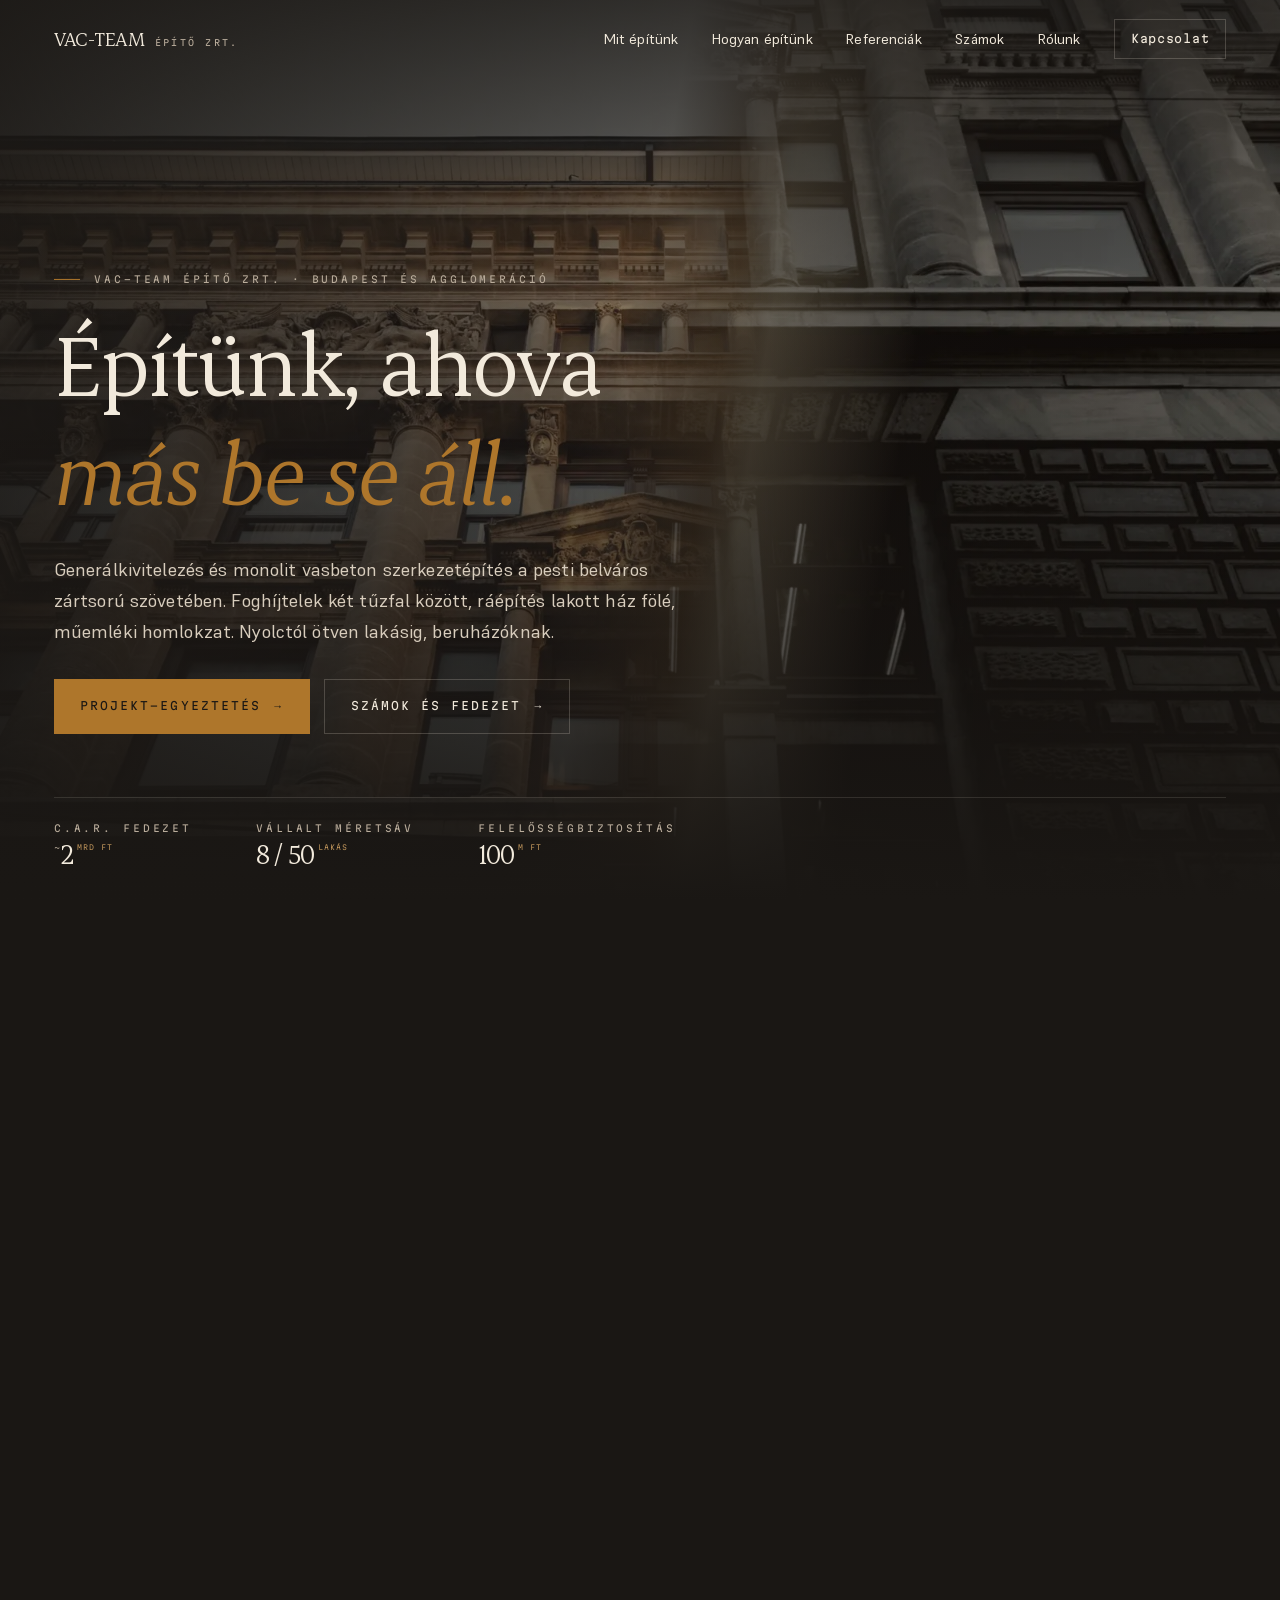
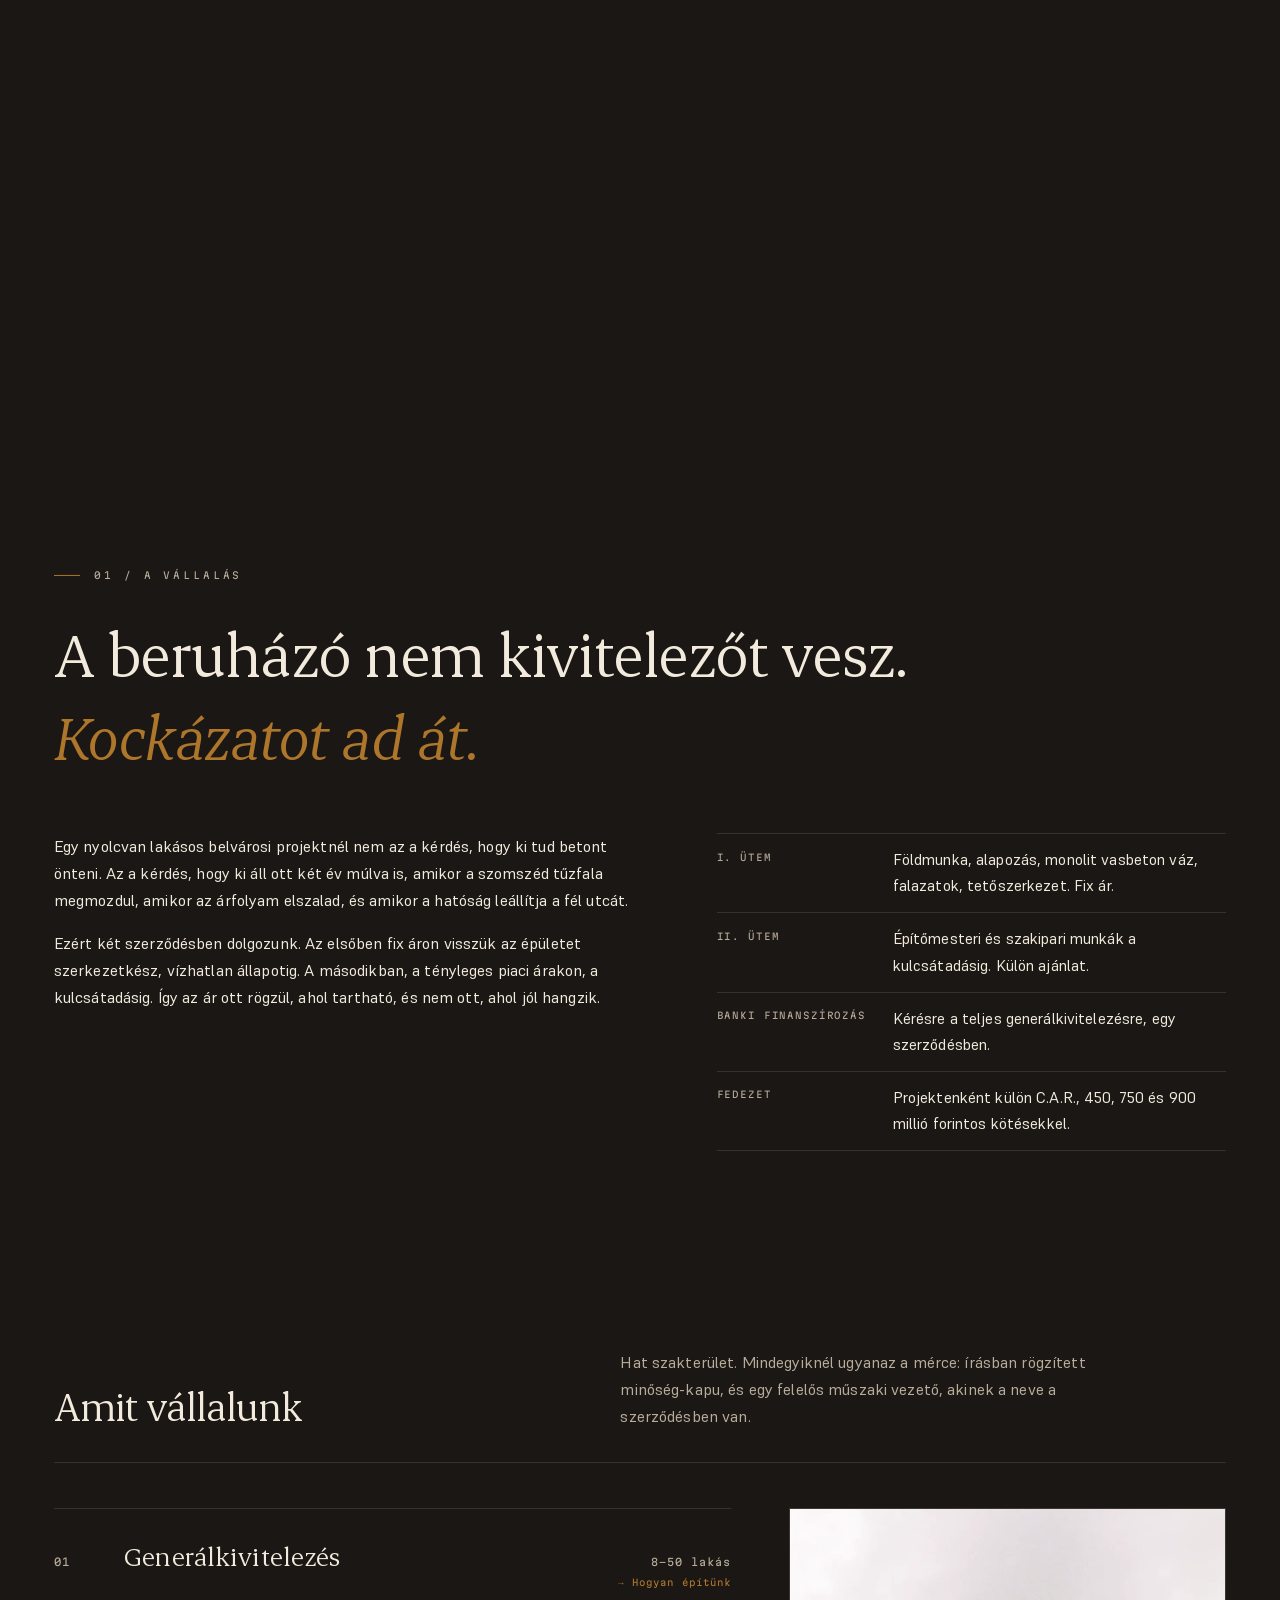
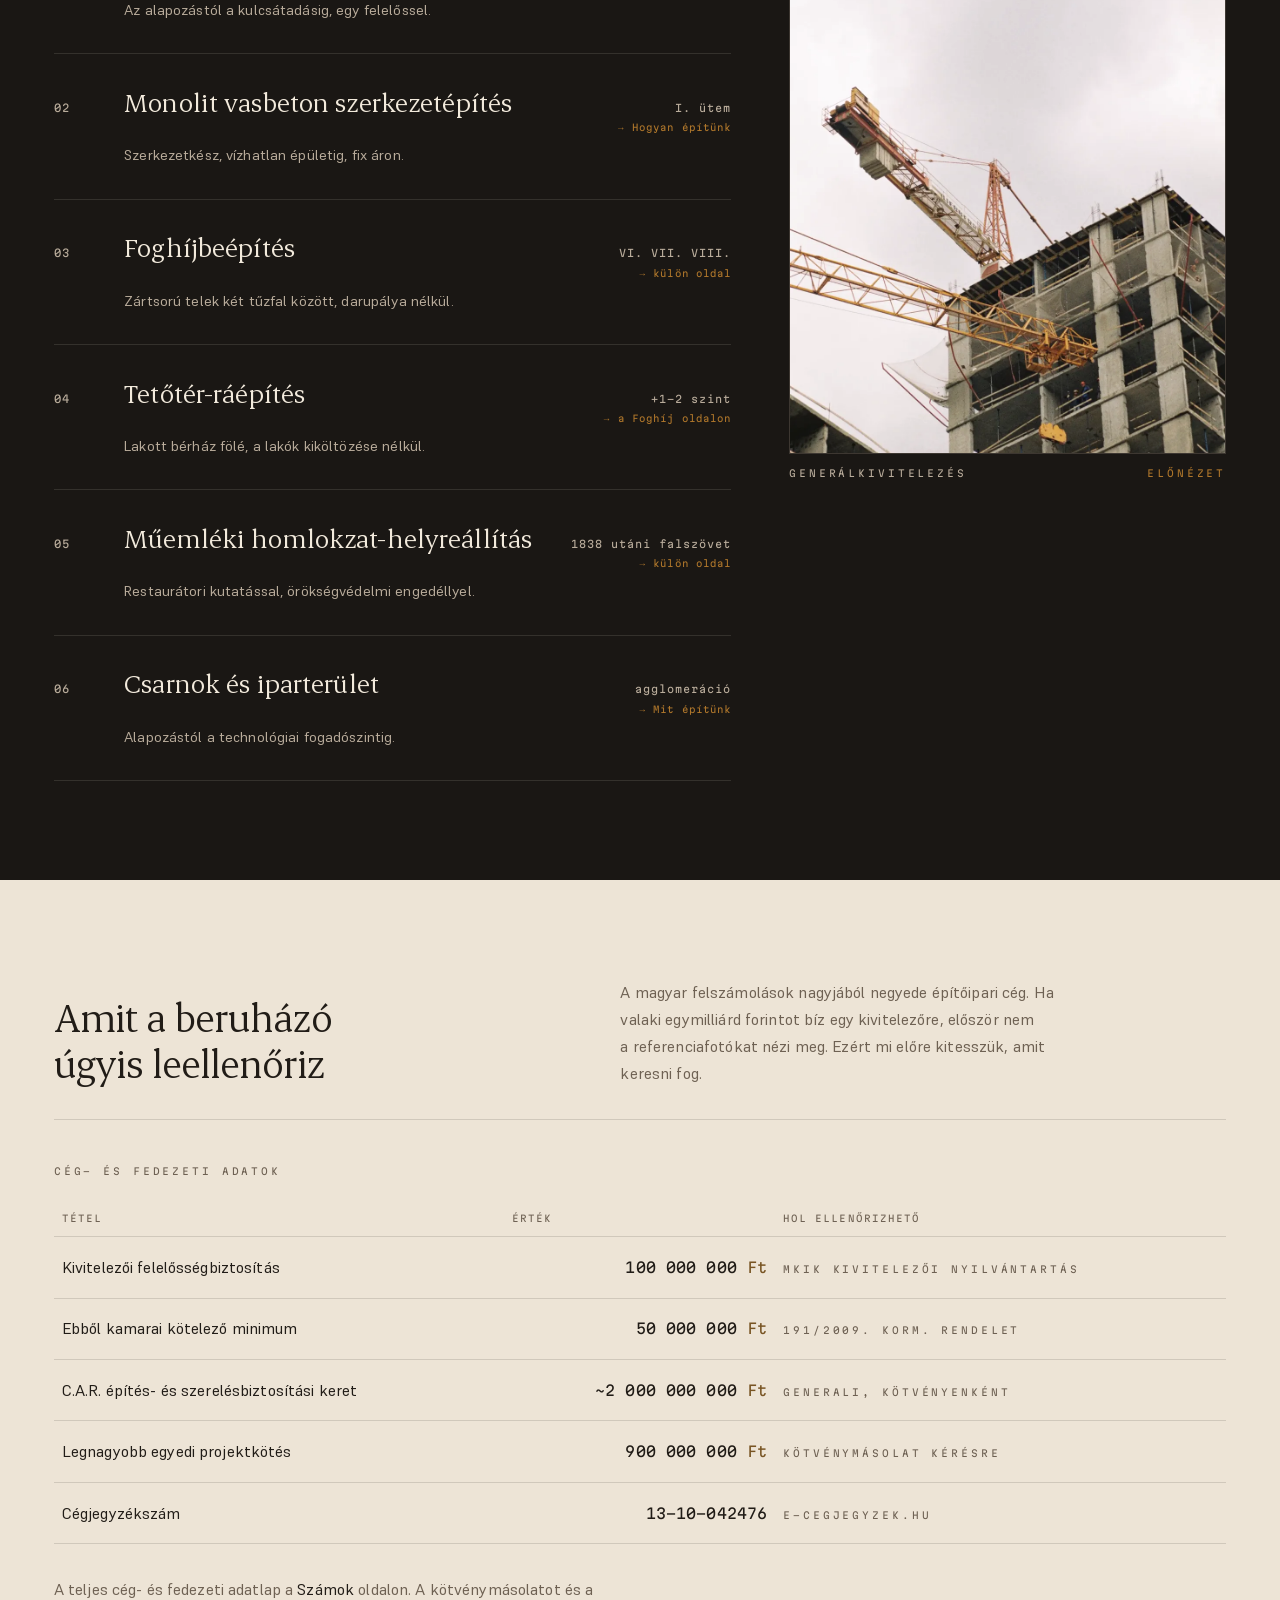
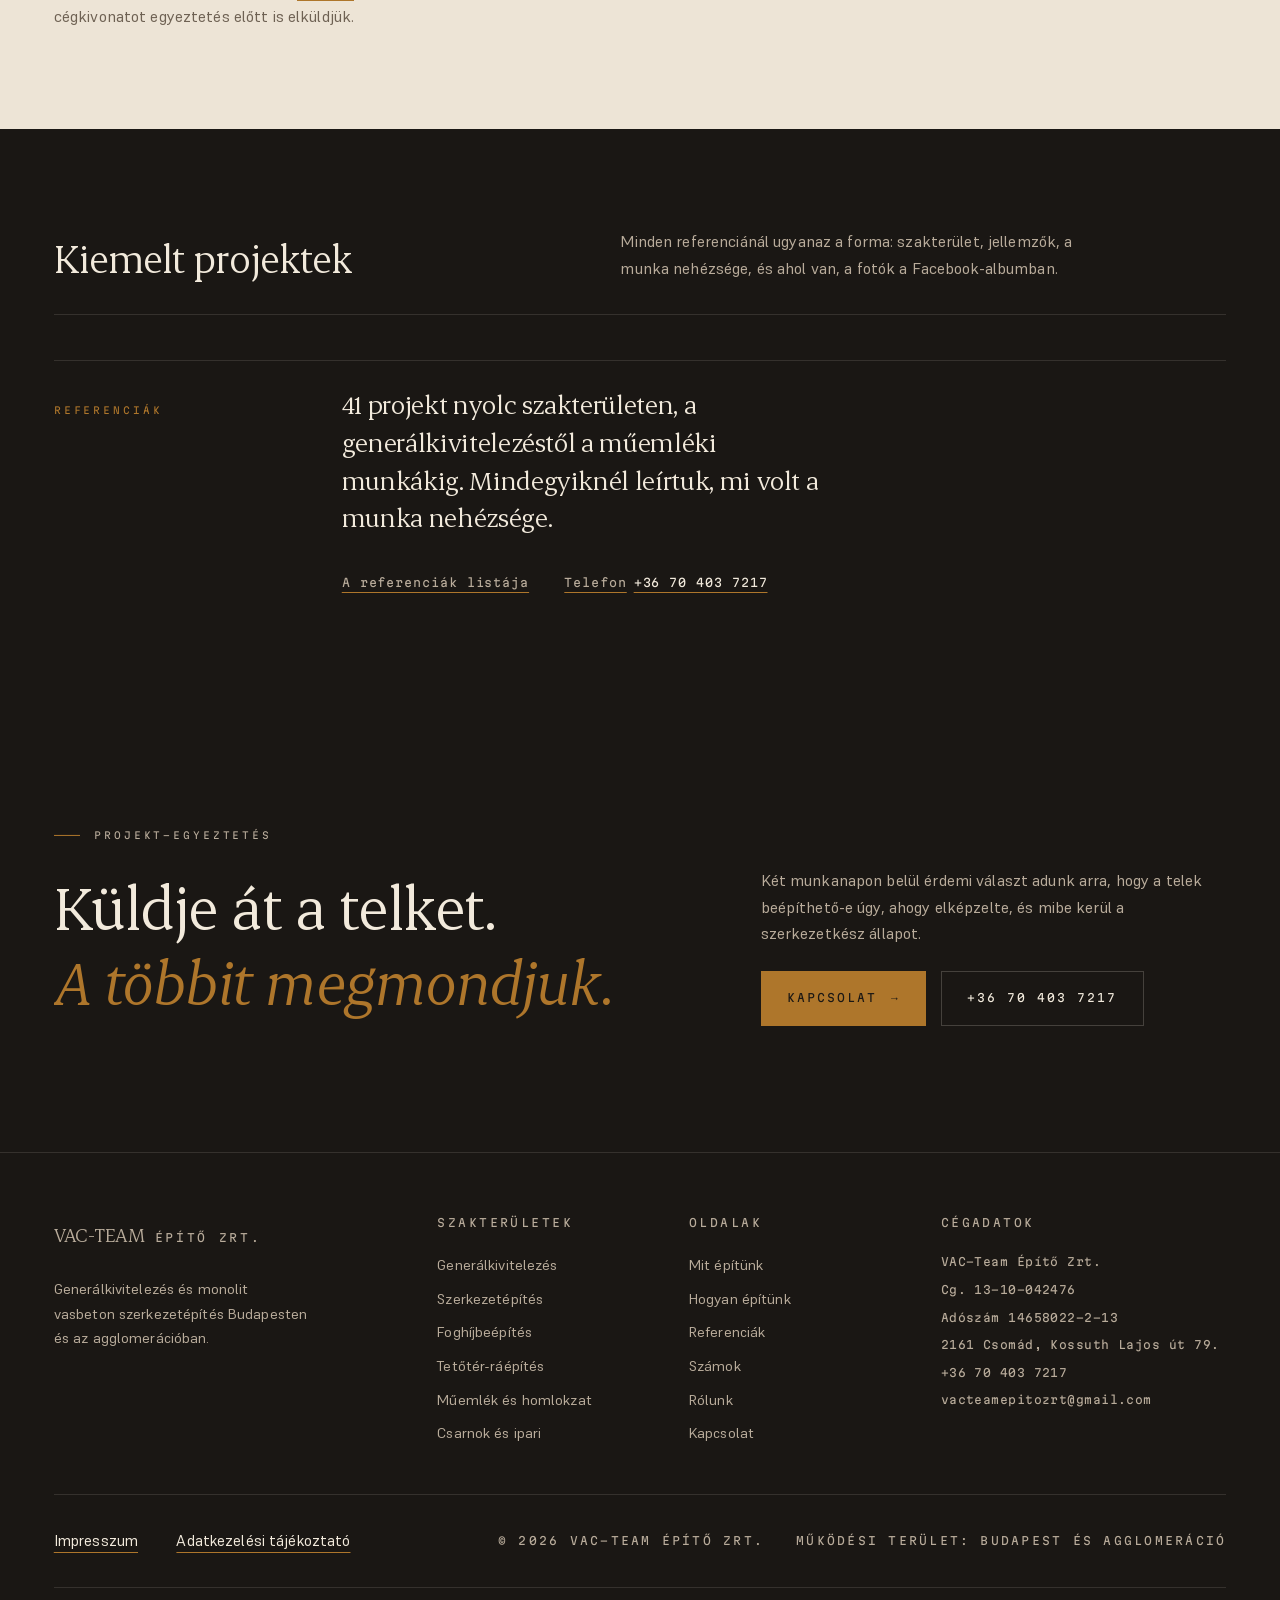
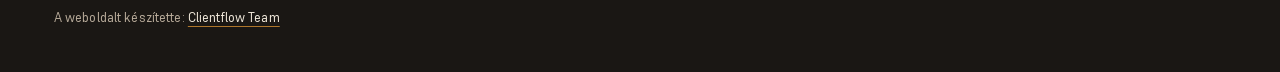
==== commit 5b237c69: "Mit építünk: asztalon is tipográfiai borító, a kártyasor nem lóg be a hajtásnál; css és js ?v=202611" ====
--- a/index.html
+++ b/index.html
@@ -30,7 +30,7 @@
 <link rel="icon" type="image/svg+xml" href="media/favicon.svg">
 <link rel="apple-touch-icon" href="media/apple-touch-icon.png">
 <link rel="manifest" href="site.webmanifest">
-<link rel="stylesheet" href="css/style.css?v=20261102h">
+<link rel="stylesheet" href="css/style.css?v=20261103a">
 <script type="application/ld+json">
 {
  "@context": "https://schema.org",
@@ -488,6 +488,6 @@
 <script src="js/vendor/gsap.min.js" defer></script>
 <script src="js/vendor/ScrollTrigger.min.js" defer></script>
 <script src="js/vendor/lenis.min.js" defer></script>
-<script src="js/app.js?v=20261102h" defer></script>
+<script src="js/app.js?v=20261103a" defer></script>
 </body>
 </html>
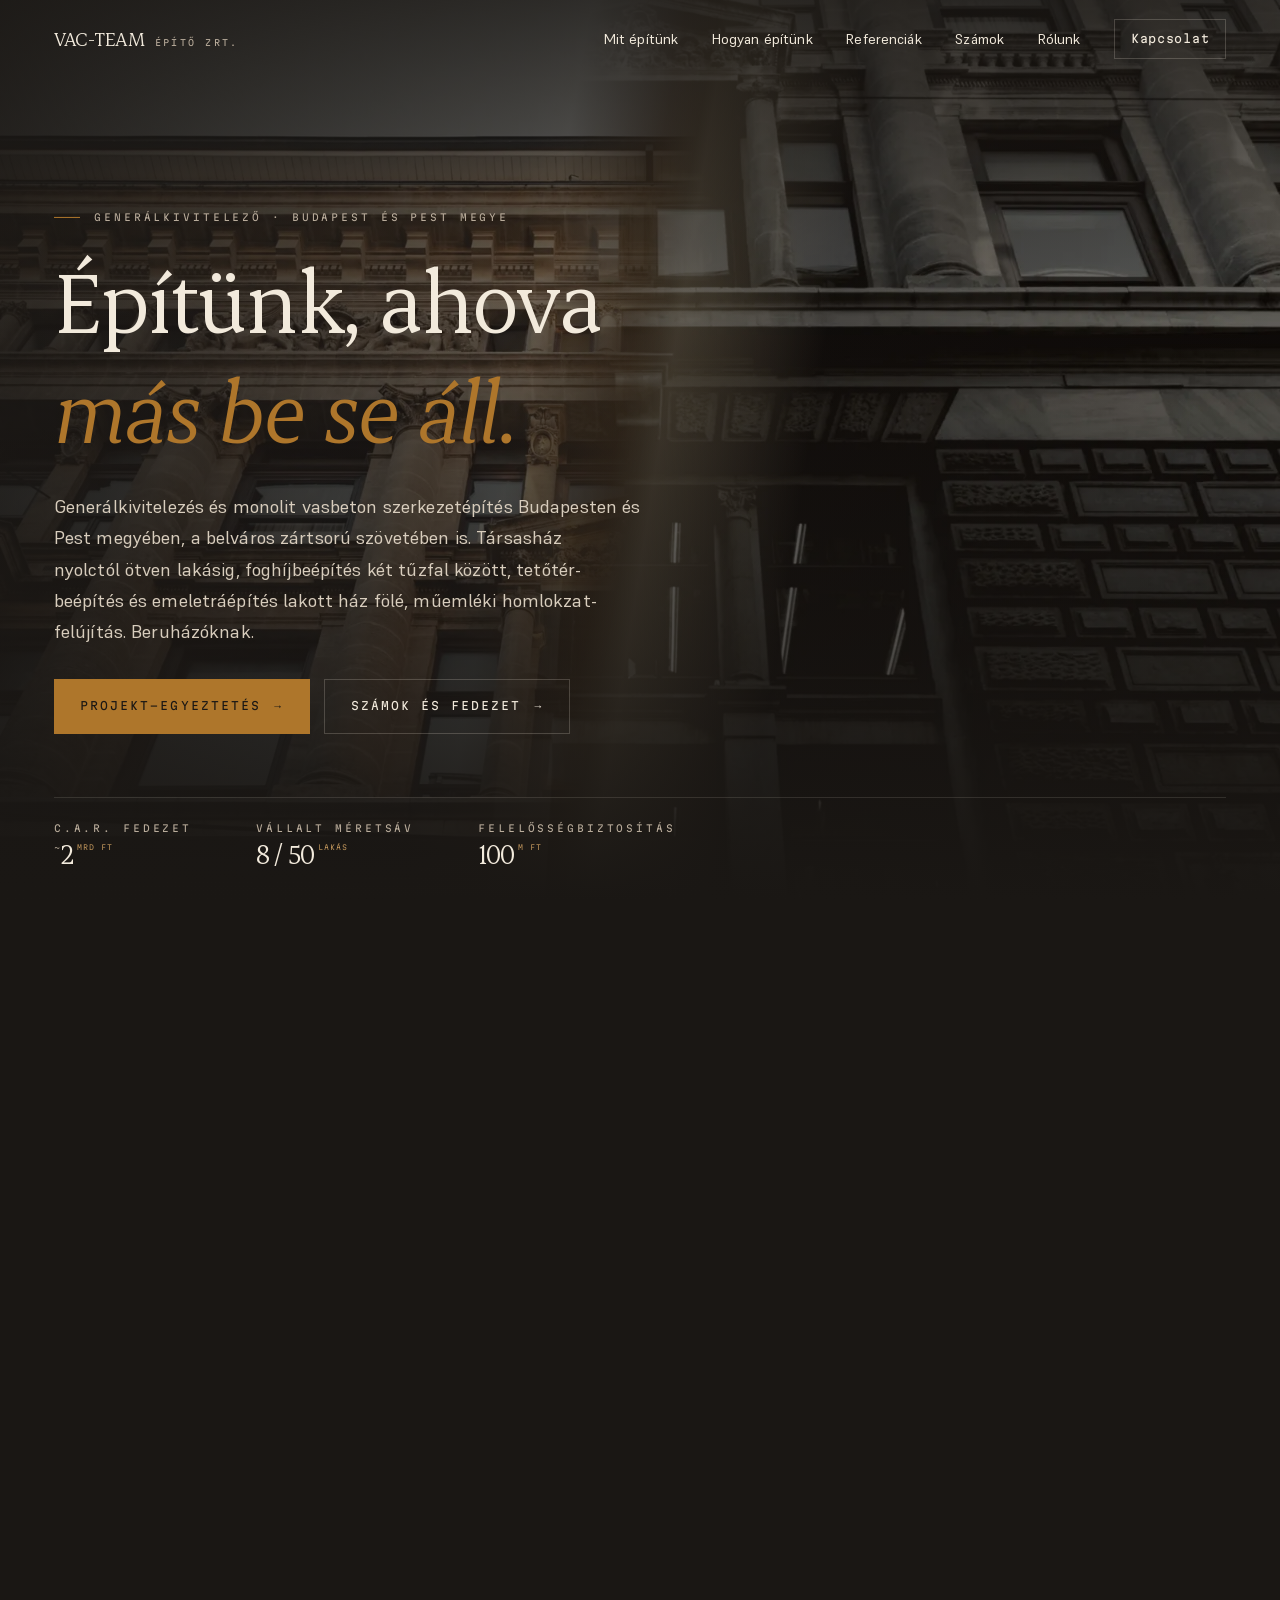
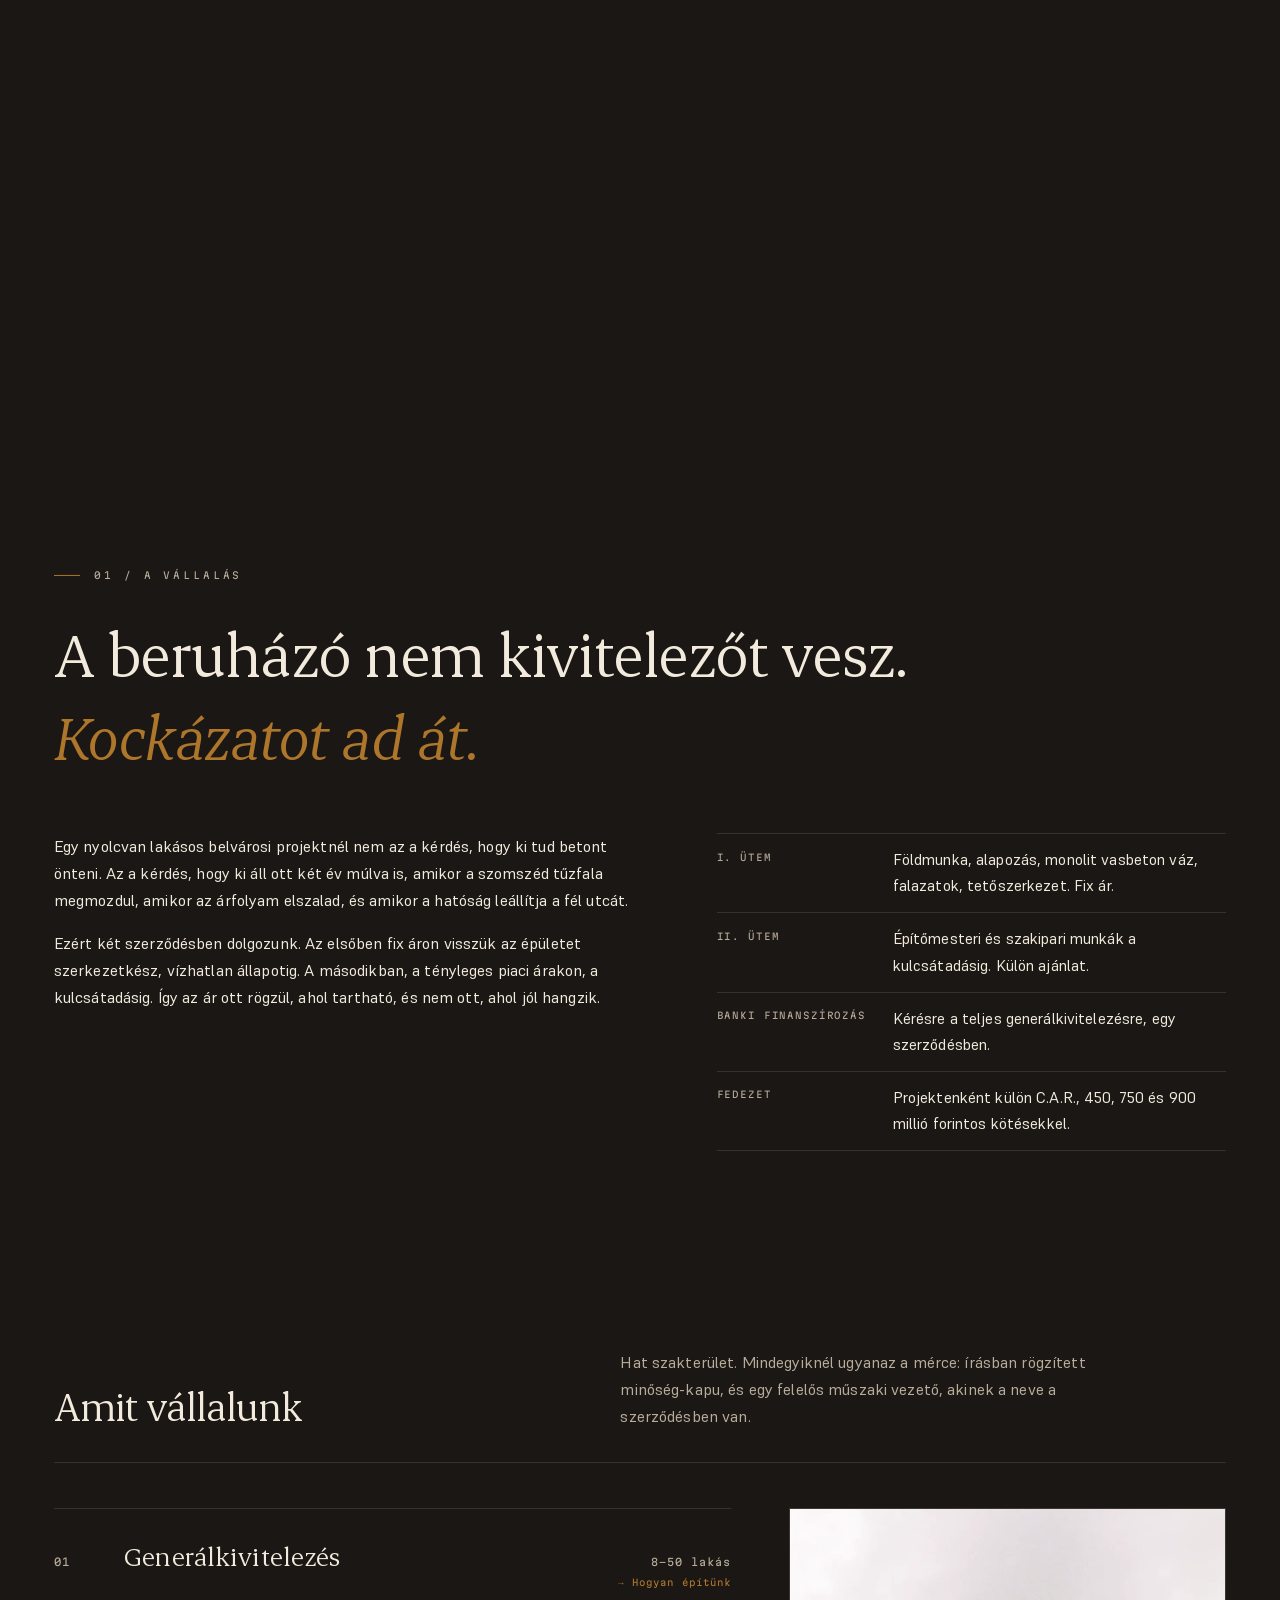
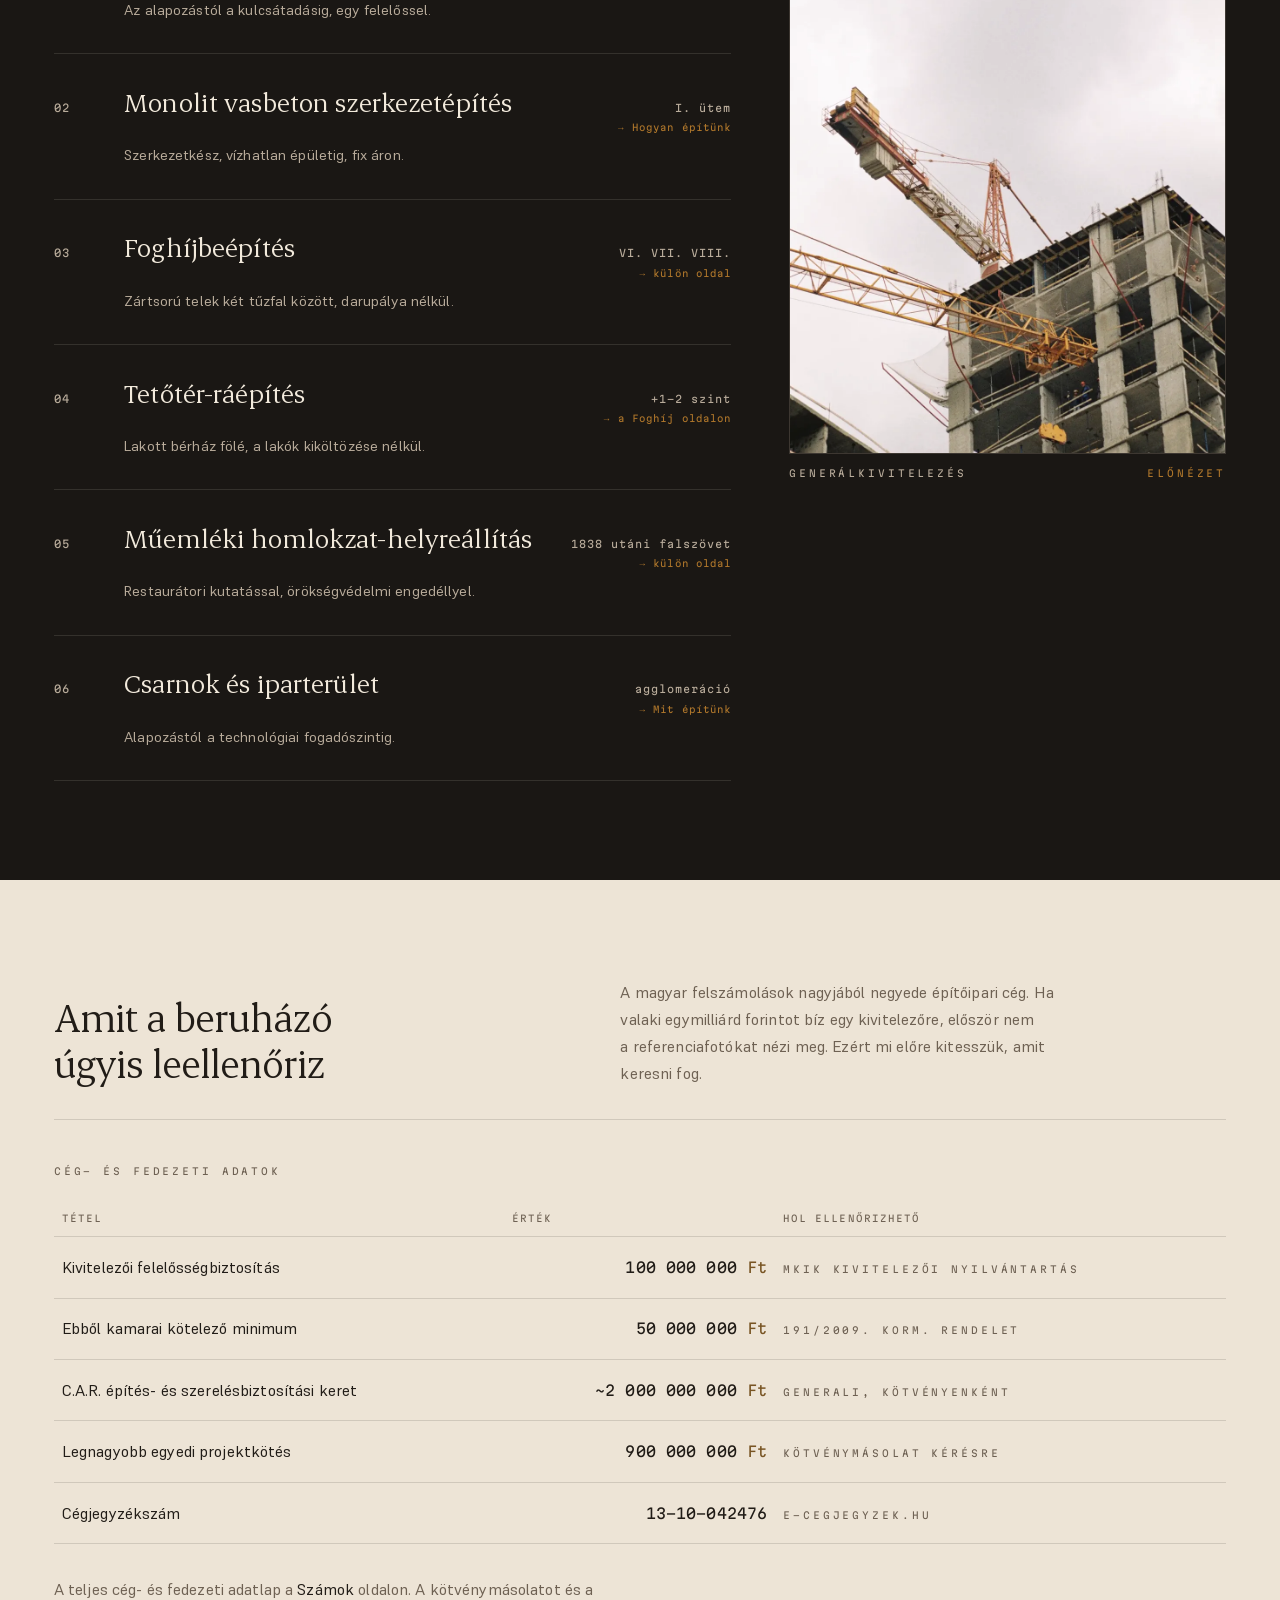
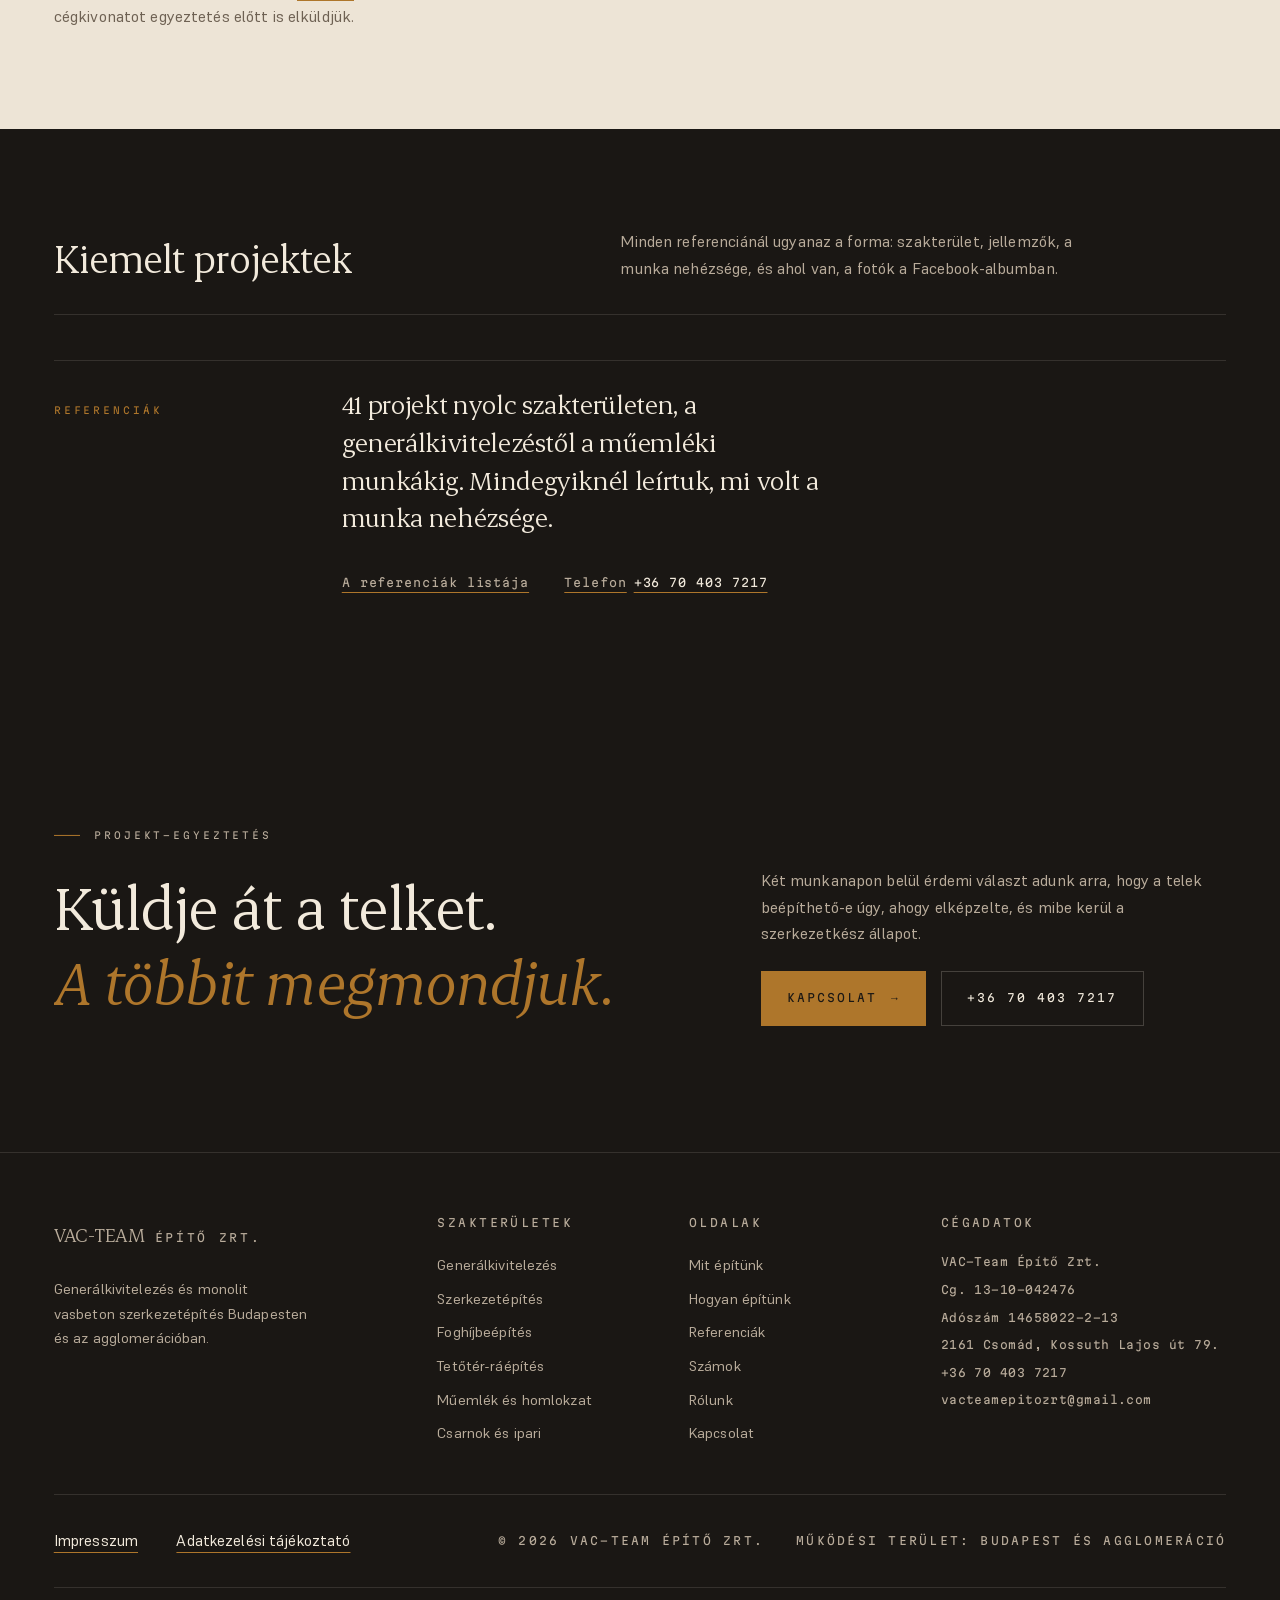
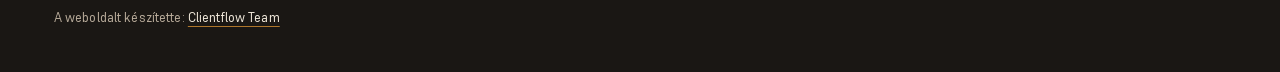
==== commit f5273add: "Csaba 11-04: 1-12. pont szövegei, kérdés-válasz a Hogyan építünk oldalon Csaba szövegével, FAQPage J" ====
--- a/index.html
+++ b/index.html
@@ -15,7 +15,7 @@
 <meta property="og:site_name" content="VAC-Team Építő Zrt.">
 <meta property="og:locale" content="hu_HU">
 <meta property="og:title" content="Generálkivitelező Budapest, Pest megye, társasház · VAC-Team Építő Zrt.">
-<meta property="og:description" content="Építünk, ahova más be se áll. Foghíjtelek, ráépítés, műemléki homlokzat a pesti belvárosban, beruházóknak.">
+<meta property="og:description" content="Építünk, ahova más be se áll. Foghíjbeépítés, tetőtér-beépítés és emeletráépítés, műemléki homlokzat-felújítás Budapesten és Pest megyében, beruházóknak.">
 <meta property="og:url" content="https://vacteam.hu/">
 <meta property="og:image" content="https://vacteam.hu/media/og-kep.jpg">
 <meta property="og:image:width" content="1200">
@@ -23,14 +23,14 @@
 <meta property="og:image:alt" content="Munkások pillérvasalást kötnek egy monolit vasbeton épület legfelső szintjén">
 <meta name="twitter:card" content="summary_large_image">
 <meta name="twitter:title" content="Generálkivitelező Budapest, Pest megye, társasház · VAC-Team Építő Zrt.">
-<meta name="twitter:description" content="Építünk, ahova más be se áll. Foghíjtelek, ráépítés, műemléki homlokzat a pesti belvárosban, beruházóknak.">
+<meta name="twitter:description" content="Építünk, ahova más be se áll. Foghíjbeépítés, tetőtér-beépítés és emeletráépítés, műemléki homlokzat-felújítás Budapesten és Pest megyében, beruházóknak.">
 <meta name="twitter:image" content="https://vacteam.hu/media/og-kep.jpg">
 <meta name="theme-color" content="#1A1714">
 <link rel="icon" href="favicon.ico" sizes="32x32">
 <link rel="icon" type="image/svg+xml" href="media/favicon.svg">
 <link rel="apple-touch-icon" href="media/apple-touch-icon.png">
 <link rel="manifest" href="site.webmanifest">
-<link rel="stylesheet" href="css/style.css?v=20261103a">
+<link rel="stylesheet" href="css/style.css?v=20261104a">
 <script type="application/ld+json">
 {
  "@context": "https://schema.org",
@@ -184,7 +184,7 @@
     "@id": "https://vacteam.hu/#ceg",
     "name": "VAC-Team Építő Zrt."
    },
-   "dateModified": "2026-11-02",
+   "dateModified": "2026-11-04",
    "primaryImageOfPage": {
     "@type": "ImageObject",
     "url": "https://vacteam.hu/media/og-kep.jpg",
@@ -246,14 +246,15 @@
   <div class="hero__veil" aria-hidden="true"></div>
 
   <div class="wrap hero__in">
-    <p class="lab lab-rule" data-in>VAC-Team Építő Zrt. · Budapest és agglomeráció</p>
+    <p class="lab lab-rule" data-in>Generálkivitelező · Budapest és Pest megye</p>
     <h1 class="hero__t mask">
       <span class="ln"><span>Építünk, ahova</span></span>
       <span class="ln"><span><em>más be se áll.</em></span></span>
     </h1>
-    <p class="hero__sub" data-in data-d="1">Generálkivitelezés és monolit vasbeton szerkezetépítés a pesti belváros
-      zártsorú szövetében. Foghíjtelek két tűzfal között, ráépítés lakott ház fölé, műemléki homlokzat.
-      Nyolctól ötven lakásig, beruházóknak.</p>
+    <p class="hero__sub" data-in data-d="1">Generálkivitelezés és monolit vasbeton szerkezetépítés Budapesten és
+      Pest megyében, a belváros zártsorú szövetében is. Társasház nyolctól ötven lakásig, foghíjbeépítés két
+      tűzfal között, tetőtér-beépítés és emeletráépítés lakott ház fölé, műemléki homlokzat-felújítás.
+      Beruházóknak.</p>
     <div class="hero__cta" data-in data-d="2">
       <a class="btn btn--solid" href="kapcsolat">Projekt-egyeztetés <i>&rarr;</i></a>
       <a class="btn" href="szamok">Számok és fedezet <i>&rarr;</i></a>
@@ -488,6 +489,6 @@
 <script src="js/vendor/gsap.min.js" defer></script>
 <script src="js/vendor/ScrollTrigger.min.js" defer></script>
 <script src="js/vendor/lenis.min.js" defer></script>
-<script src="js/app.js?v=20261103a" defer></script>
+<script src="js/app.js?v=20261104a" defer></script>
 </body>
 </html>
--- a/css/style.css
+++ b/css/style.css
@@ -727,4 +727,21 @@
 .foot__grid .foot__h{font-family:var(--mono);font-size:.7rem;font-weight:400;letter-spacing:.22em;line-height:1.06;
   text-transform:uppercase;color:var(--ink-2);margin-bottom:var(--sp-2)}
 @media (pointer:coarse){:root .foot__grid .foot__h{font-size:.75rem}}
-
+.faq__l{border-top:1px solid var(--line-dark)}
+.faq__i{display:grid;grid-template-columns:minmax(0,.8fr) minmax(0,1.2fr);gap:var(--sp-2) clamp(2rem,5vw,5rem);
+  padding-block:clamp(1.8rem,4vh,2.8rem);border-bottom:1px solid var(--line-dark)}
+.faq__q{font-size:var(--t-2);line-height:1.16;max-width:20ch;text-wrap:balance}
+.faq__a{display:grid;gap:.9rem;max-width:62ch}
+.faq__a p{max-width:none}
+.faq__ul{display:grid;gap:.7rem}
+.faq__ul>li{position:relative;padding-left:1.6rem}
+.faq__ul>li::before{content:'';position:absolute;left:0;top:.8em;width:.75rem;height:1px;background:var(--okker)}
+.faq__sub{margin-top:.7rem;margin-left:.4rem;padding-left:1rem;border-left:1px solid var(--line-dark-2);display:grid;gap:.5rem}
+.faq__sub>li{position:relative;padding-left:1.3rem}
+.faq__sub>li::before{content:'';position:absolute;left:0;top:.72em;width:5px;height:5px;border:1px solid var(--okker);border-radius:50%}
+.faq__note{display:block;margin-top:.3rem;color:var(--ink-dark-2);font-style:italic}
+.faq__lnk{display:inline-block;margin-left:.35rem;font-family:var(--mono);font-size:.78rem;letter-spacing:.04em;
+  color:var(--ink-dark);border-bottom:1px solid var(--okker);padding-bottom:1px;overflow-wrap:anywhere}
+.faq__lnk:hover{color:#785423}
+@media(max-width:820px){.faq__i{grid-template-columns:1fr}.faq__q{max-width:none}}
+@media (pointer:coarse){.faq__lnk{padding-block:.55rem}}
